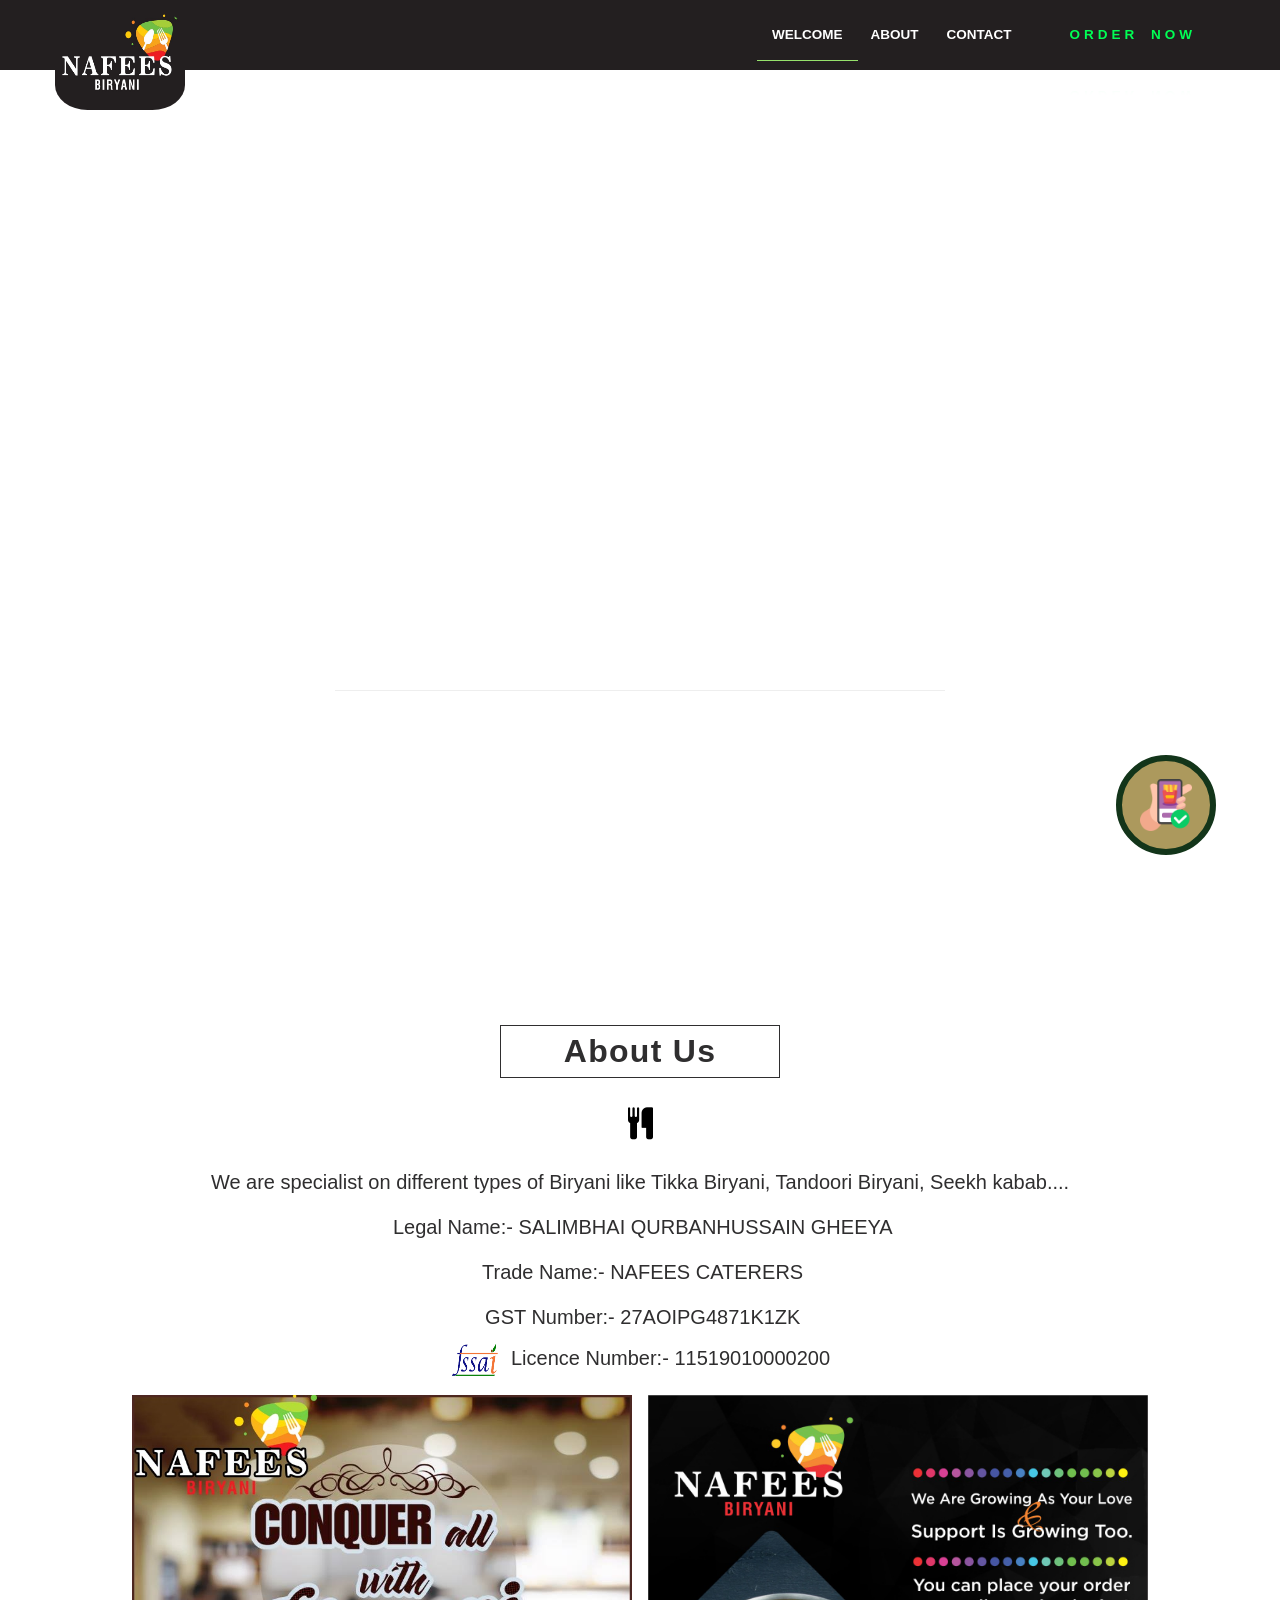
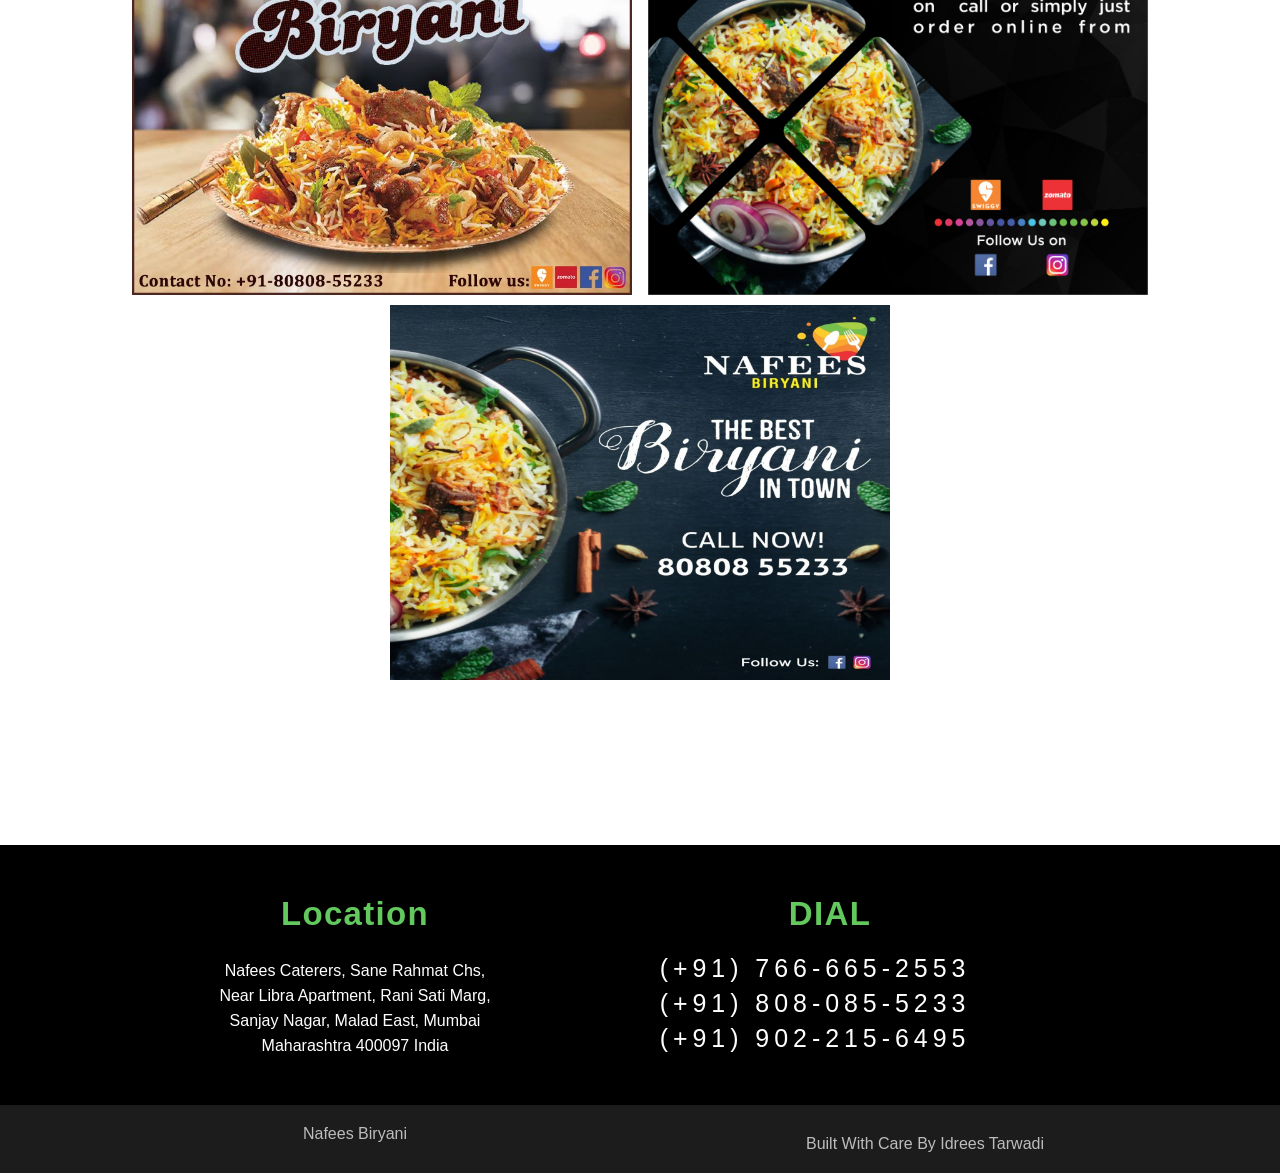
==== index.html @ dfd0b022 "WA message changed" ====
<!DOCTYPE html>
<html>
  <head>
    <meta charset="UTF-8" />
    <meta name="facebook-domain-verification" content="1gnv8q2bqv7roympq0c68gtozydlrm" />
    <title>Nafees BIryani</title>
    <link rel="stylesheet" href="css/normalize.css" />
    <link rel="stylesheet" href="css/main.css" media="screen" type="text/css" />
    <link
      href="https://fonts.googleapis.com/css?family=Pacifico"
      rel="stylesheet"
      type="text/css"
    />
    <link
      href="https://fonts.googleapis.com/css?family=Playball"
      rel="stylesheet"
      type="text/css"
    />
    <link rel="stylesheet" href="css/bootstrap.css" />
    <link rel="stylesheet" href="css/style-portfolio.css" />
    <link rel="stylesheet" href="css/picto-foundry-food.css" />
    <link rel="stylesheet" href="css/jquery-ui.css" />
    <meta name="viewport" content="width=device-width, initial-scale=1.0" />
    <link href="css/font-awesome.min.css" rel="stylesheet" />
    <link rel="icon" href="images/nafeesicon.ico" type="image/x-icon" />
  </head>

  <body>
    <nav class="navbar navbar-default navbar-fixed-top">
      <div class="container">
        <div class="row">
          <!-- Brand and toggle get grouped for better mobile display -->
          <div class="navbar-header">
            <img src="images/nafeeslogo.jpeg" class="logo" alt="logo" />

            <button
              type="button"
              class="navbar-toggle collapsed"
              data-toggle="collapse"
              data-target="#bs-example-navbar-collapse-1"
            >
              <span class="sr-only">Toggle navigation</span>
              <span class="icon-bar"></span>
              <span class="icon-bar"></span>
              <span class="icon-bar"></span>
            </button>

            <!-- <a class="navbar-brand" href="https://nafeesbiryani.dotpe.in/">Nafees Biryani</a> -->
          </div>

          <!-- Collect the nav links, forms, and other content for toggling -->
          <div
            class="collapse navbar-collapse"
            id="bs-example-navbar-collapse-1"
          >
            <ul class="nav navbar-nav main-nav clear navbar-right">
              <li>
                <a class="navactive color_animation" href="#top">WELCOME</a>
              </li>
              <li><a class="color_animation" href="#story">ABOUT</a></li>
              <li><a class="color_animation" href="#contact">CONTACT</a></li>
              <li>
                <a
                  class="neon-button"
                  target="_blank"
                  href="https://nafeesbiryani.dotpe.in/"
                >
                  <span></span>
                  <span></span>
                  <span></span>
                  <span></span>
                  ORDER NOW
                </a>
              </li>
            </ul>
          </div>
          <!-- /.navbar-collapse -->
        </div>
      </div>
      <!-- /.container-fluid -->
    </nav>

    <div id="top" class="starter_container bg">
      <div class="follow_container">
        <div class="col-md-6 col-md-offset-3">
          <h2 class="top-title">Nafees Biryani</h2>
          <h2 class="white second-title">" Best Biryani in town "</h2>
          <hr />
        </div>
      </div>
    </div>

    <a target="_blank" href="https://nafeesbiryani.dotpe.in/" class="float" id="foo">
      <!-- <i class="fa fa-plus my-float"></i> -->
      <img src="images/order-small.png" border-radius="50%" alt="order-now" />
    </a>

    <!-- ============ About Us ============= -->

    <section id="story" class="description_content">
      <div class="text-content container">
        <div class="col-md-12 mt-2">
          <h1>About us</h1>
          <div class="fa fa-cutlery fa-2x"></div>
          <p class="desc-text">
            We are specialist on different types of Biryani like Tikka Biryani,
            Tandoori Biryani, Seekh kabab....
          </p>
          <p class="desc-text mt-2">&nbsp;Legal Name:- SALIMBHAI QURBANHUSSAIN GHEEYA</p>
          <p class="desc-text mt-2">&nbsp;Trade Name:- NAFEES CATERERS</p>
          <p class="desc-text mt-2">&nbsp;GST Number:- 27AOIPG4871K1ZK</p>
          <p class="desc-text">
            <img
              src="images/fssai-logo.png"
              alt="fssai"
              width="50px"
              height="50px"
            />
            &nbsp;Licence Number:- 11519010000200
          </p>
        </div>
        <div class="col-md-12 mt-2">
          <div class="img-section">
            <img src="images/nafees1.jpeg" alt="marketing" />
            <img src="images/nafees2.jpeg" alt="marketing" />
          </div>
        </div>

        <div class="col-md-12 mt-2">
          <div class="img-section">
            <img src="images/nafees-banner.jpg" alt="marketing" />
          </div>
        </div>
      </div>
    </section>

    <!-- ============ Contact Section  ============= -->

    <section id="contact">
      <div class="container">
        <div class="row">
          <div class="col-md-12">
            <div class="inner contact"></div>
            <!-- End Inner -->
          </div>
        </div>
      </div>
    </section>

    <section class="social_connect">
      <div class="text-content container">
        <div class="col-md-6">
          <span class="social_heading">Location</span>
          <span class="color_animation add">
            <br />Nafees Caterers, Sane Rahmat Chs, <br />Near Libra Apartment,
            Rani Sati Marg, <br />Sanjay Nagar, Malad East, Mumbai
            <br />Maharashtra 400097 India</span
          >
        </div>
        <div class="col-md-4">
          <span class="social_heading">DIAL</span>
          <span class="social_info"
            ><a class="color_animation" href="tel:7666652553"
              >(+91) 766-665-2553</a
            >
            <a
              class="color_animation"
              href="tel:8080855233"
              >(+91) 808-085-5233</a
            >
              <a
                class="color_animation"
                href="tel:9022156495"
                >(+91) 902-215-6495</a
              ></span
          >
        </div>
      </div>
    </section>

    <!-- ============ Footer Section  ============= -->

    <footer class="sub_footer">
      <div class="container">
        <div class="col-md-6">
          <p class="sub-footer-text text-center">
            <a href="https://nafeesbiryani.dotpe.in/">Nafees Biryani</a>
          </p>
        </div>
        <div class="col-md-6 mt-2">
          <p class="sub-footer-text text-center">
            <a href="https://api.whatsapp.com/send?phone=+919768062647&text=Hello%2C%20please%20help%20me%20build%20our%2Fmy%20website.%20I%20have%20contacted%20throught%20Nafees%20Biryani%20Website." target="_blank"
              >Built With Care By Idrees Tarwadi</a
            >
            <!-- https://in.linkedin.com/in/idrees-tarwadi-58b6a973 -->
          </p>
        </div>
      </div>
    </footer>

    <script type="text/javascript" src="js/jquery-1.10.2.min.js"></script>
    <script type="text/javascript" src="js/bootstrap.min.js"></script>
    <script type="text/javascript" src="js/jquery-1.10.2.js"></script>
    <script type="text/javascript" src="js/jquery.mixitup.min.js"></script>
    <script type="text/javascript" src="js/main.js"></script>
  </body>
</html>
---- css/main.css ----
/*
Theme Name: Restaurant
Theme URI: http://themewagon.com/demo/Restaurant/
Author: ThemeWagon
Author URI: http://themewagon.com/
Description: 
Version: 1.0
License: GNU General Public License v3 or later
License URI: http://www.gnu.org/licenses/gpl-3.0.html
Text Domain: restaurant
*/
/*========================
GLOBAL
=========================*/
h1 {
  font-size: 37px;
  font-weight: 900;
  width: 414px;
  letter-spacing: 0.04em;
  border: 1px solid rgba(47, 46, 47, 0.59);
}
.navactive {
  border-bottom: 1px solid #96e16b;
}
p.desc-text {
  font-size: 20px;
  line-height: 35px;
  text-align: center;
}
.text-content.container {
  margin-top: 65px;
  margin-bottom: -51px;
}
.right-text p {
  text-align: left !important;
  border-bottom: 1px solid;
  padding: 10px 0;
}

*,
*:before,
*:after {
  -moz-box-sizing: border-box;
  box-sizing: border-box;
  -webkit-font-smoothing: antialiased;
}
.img-section-space {
  margin-top: 5px;
}
.fa-2x {
  padding-top: 5px;
}
.btncontainer {
  position: fixed;
  bottom: 50px;
  right: 50px;
  cursor: pointer;
  border-radius: 50%;
}
.floating_button {
  width: 50px;
  height: 50px;
  border-radius: 50%;
  background: #ff4f79;
  box-shadow: 10px 10px 5px #aaaaaa;
  padding: 20px;
  cursor: pointer;

  z-index: 9999;
  position: fixed;

  /*right: 40px;
    bottom: 40px;*/
}

@font-face {
  font-family: "icomoon";
  src: url("../fonts/icomoonacfe.eot?-yinaf8");
  src: url("../fonts/icomoond41d.eot?#iefix-yinaf8") format("embedded-opentype"),
    url("../fonts/icomoonacfe.woff?-yinaf8") format("woff"),
    url("../fonts/icomoonacfe.ttf?-yinaf8") format("truetype"),
    url("../fonts/icomoonacfe.svg?-yinaf8#icomoon") format("svg");
  font-weight: normal;
  font-style: normal;
}

[class^="icon-"],
[class*=" icon-"] {
  font-family: "icomoon";
  speak: none;
  font-style: normal;
  font-weight: normal;
  font-variant: normal;
  text-transform: none;
  line-height: 1;

  /* Better Font Rendering =========== */
  -webkit-font-smoothing: antialiased;
  -moz-osx-font-smoothing: grayscale;
}

.icon-mail:before {
  content: "\e600";
}

.icon-github:before {
  content: "\e601";
}

.icon-twitter:before {
  content: "\e602";
}

.icon-linkedin:before {
  content: "\e603";
}

.carousel-slide {
  float: right !important;
  margin-right: -15px;
}

li.item {
  position: relative;
  width: 100%; /* for IE 6 */

  background: rgba(211, 15, 34, 1);
}

.icon_knife {
  width: 40px;
  height: 20px;
  margin: 30px auto;
  opacity: 0.8;
  background: url([data-uri])
    no-repeat center;
  -webkit-transition-duration: 0.5s;
  -moz-transition-duration: 0.5s;
  -o-transition-duration: 0.5s;
  transition-duration: 0.5s;

  -webkit-transition-property: -webkit-transform;
  -moz-transition-property: -moz-transform;
  -o-transition-property: -o-transform;
  transition-property: transformm;
}

.icon_knife:hover {
  -webkit-transform: rotate(180deg);
  -moz-transform: rotate(180deg);
  -o-transform: rotate(180deg);
}

body,
html {
  margin: 0;
  padding: 0;
  height: 100%;
}

.clear::after {
  content: "";
  display: table;
  clear: both;
}

h1,
h2,
p,
span,
a {
  font-family: "museo-sans", helvetica, sans-serif;
  color: #2f2e2f;
  margin: 0;
  padding: 0;
}

.limit {
  max-width: 1200px;
  width: 100%;
  margin: 0 auto;
}
.color_animation {
  text-decoration: initial;
  /* word-spacing: 5px; */
  margin-right: -30px;
  margin-left: -30px !important;
  color: white !important;
  -webkit-transition: color 0.3s ease-out;
  -moz-transition: color 0.3s ease-in-out;
  -o-transition: color 0.3s ease-in-out;
  -ms-transition: color 0.3s ease-in-out;
  transition: color 0.3s ease-in-out;
  line-height: 25px;
}
.color_animation:hover {
  color: #9be86f !important;
}
/*========================
    NAV
=========================*/
div#bs-example-navbar-collapse-1 {
  height: 368px;
  overflow: hidden;
  text-align: center;
  text-decoration: none !important;
}
.navbar-brand {
  font-family: "Pacifico", cursive;
  font-size: 34px !important;
  text-decoration: none;
  color: white !important;
}

nav {
  background: #231f20 !important;
  font-size: 18px;
  color: white !important;
}

li {
  color: white !important;
  /*padding-left: 10px;*/
  word-spacing: 5px !important;
}
/*========================
INTRO CONTAINER
=========================*/
.starter_container {
  /*margin-top: 50px;*/
  padding: 0;
  min-width: 100%;
  width: 100%;
  height: 100%;
  background: url("../images/banner.png") no-repeat center center; /* http://restabook.kwst.net/dark/images/bg/2.jpg */
  object-fit: fill;
  background-size: cover;
  text-align: center;
  background-position: center;
}
.follow_container {
  width: 100%;
  position: absolute;
  top: 35%;
  text-align: center;
}
.starter_follow {
  display: inline-block;
  width: 80%;
  z-index: 1;
  margin: 0 auto;
  padding: 0;
}
.top-title {
  color: white;
  font-family: "Playball", cursive;
  font-size: 120px;
  font-weight: 400;
  margin-bottom: 15px;
}
.second-title {
  font-weight: 600;
  font-size: 35px;
  font-style: italic;
  text-transform: capitalize;
}

.white {
  color: white;
}

/* ========================
    IMAGE INTRO BANNER CONTENT
   =========================*/

.background_content {
  position: relative;
  top: 0px;
  width: 100%;
  height: 350px;
  background-color: white;
  margin: 0 auto 0 auto;
  z-index: 98;
  text-align: center;
}

.background_content h1 {
  font-size: 3em;
  width: 60%;
  position: relative;
  top: 24%;
  color: white;
  padding: 0;
  border: 0;
  display: inline-block;
}

.background_content h1 span {
  color: white;
  border-bottom: 8px solid #fff;
}

.beer.background_content {
  background: url("../images/beer.jpg") no-repeat center center;
  background-size: cover;
  background-position: 70% 50%;
}

.bread.background_content {
  background: url("../images/bread.jpg") no-repeat center center;
  background-size: cover;
  background-position: 70% 50%;
}
.featured.background_content {
  background: url("../images/featured.jpg") no-repeat center center;
  background-size: cover;
  background-position: center;
  background-attachment: fixed;
}
.pricing.background_content {
  background: url("../images/pricing.jpg") no-repeat center center;
  background-size: cover;
  background-position: center;
  background-attachment: fixed;
}
.reservation.background_content {
  background: url("../images/reservation-seat.jpg") no-repeat center center;
  background-size: cover;
  background-position: center;
  background-attachment: fixed;
}
.bread.background_content {
  background: url("../images/breakfast.jpg") no-repeat center center;
  background-size: cover;
  background-position: center;
  background-attachment: fixed;
}
/*========================
DESCRIPTION BODY CONTENT
=========================*/
.description_content {
  padding: 50px 0;
  width: 100%;
  background: #fff;
  margin: 0 auto 0 auto;
  z-index: 99;
  position: relative;
  background: white;
  text-align: center;
}
.description_body {
  margin: 45px auto;
  max-width: 300px;
}
h1 {
  font-size: 28px;
  font-weight: 900;
  width: 225px;
  letter-spacing: 0.04em;
  border: 8px solid #2f2e2f;
  display: inline-block;
  padding: 7px 16px;
  margin: 0;
}
/*========================
IMAGE DESCRIPTION BODY CONTENT
=========================*/
.picture_content {
  display: none;
}
/*========================
FIRST FOOTER CONTENT
=========================*/
.first_footer {
  background-color: #1e1e1e;
  text-align: center;
}
.social_heading,
.social_info {
  display: block;
}
.social_heading {
  font-size: 28px;
  font-weight: 900;
  letter-spacing: 0.04em;
  color: #63c85d;
  text-align: center;
  margin: 40px 0 0 0;
}
.social_info,
.social_icons {
  margin: 18px 0 50px 0;
}

.social_info a {
  text-decoration: none;
  font-size: 16px;
  font-weight: 500;
  letter-spacing: 0.2em;
  line-height: 1.4em;
  color: #fff;
  display: inline-block;
  margin: 0 auto;
  width: 210px;
}

.social_info a:hover {
  color: #6c8f34;
}

.social_icons {
  padding: 0;
}

.social_icons li {
  list-style: none;
  display: inline-block;
  padding: none;
}

.social_icons li:nth-child(1),
.social_icons li:nth-child(2),
.social_icons li:nth-child(3) {
  margin: 0 50px 0 0;
}
.social_icons li a {
  color: #fff;
  text-decoration: none;
  font-size: 25px;
}

.social_icons li a:hover {
  color: #6c8f34;
}

.direction a {
  color: white !important;
}

/*========================
SECOND FOOTER CONTENT
=========================*/

footer.sub_footer {
  background-color: #1c1c1c;
  padding: 20px;
}

p.sub-footer-text {
  color: #6b6b6b;
}

p.sub-footer-text a {
  color: #bdbdbd;
  text-decoration: none;
}

/*Contact */

.contact-text {
  margin: 45px auto;
}
/* Contact Form */
#contact .contact-form {
  margin: 0 auto;
  padding: 25px 25px 0px 25px;
  -moz-box-shadow: 0px 1px 4px rgba(0, 0, 0, 0.2);
  /* -webkit-box-shadow: 0px 1px 4px rgba(0,0,0, 0.2); */
}

.mail-message-area {
  width: 100%;
  padding: 0 15px;
}

.mail-message {
  width: 100%;
  background: rgba(255, 255, 255, 0.8) !important;
  -webkit-transition: all 0.7s;
  -moz-transition: all 0.7s;
  transition: all 0.7s;
  margin: 0 auto;
  border-radius: 0;
}

.not-visible-message {
  height: 0px;
  opacity: 0;
}

.visible-message {
  height: auto;
  opacity: 1;
  margin: 25px auto 0;
}

.inner.contact {
  padding: 50px 0;
}

/* Input Styles */

.form {
  width: 100%;
  padding: 16.94px;
  /* background:#E2E2E2; */
  border: 1px solid rgba(13, 12, 12, 0.23);
  margin-bottom: 25px;
  color: #727272 !important;
  font-size: 13px;
  -webkit-transition: all 0.4s;
  -moz-transition: all 0.4s;
  transition: all 0.4s;
}

.form:hover {
  border: 1px solid #8bc3a3;
}

.form:focus {
  color: white;
  outline: none;
  border: 1px solid #8bc3a3;
}

.textarea {
  height: 200px;
  max-height: 200px;
  max-width: 100%;
}
/* Generic Button Styles */
.button {
  padding: 8px 12px;
  background: #0a5175;
  display: block;
  width: 120px;
  margin: 10px 0 0px 0;
  border-radius: 3px;
  -webkit-transition: all 0.3s;
  -moz-transition: all 0.3s;
  transition: all 0.3s;
  text-align: center;
  font-size: 0.8em;
  box-shadow: 0px 1px 4px rgba(0, 0, 0, 0.1);
  -moz-box-shadow: 0px 1px 4px rgba(0, 0, 0, 0.1);
  -webkit-box-shadow: 0px 1px 4px rgba(0, 0, 0, 0.1);
}

.button:hover {
  background: #8bc3a3;
  color: white;
}

/* Send Button Styles */

.form-btn {
  width: 180px;
  display: block;
  float: left;
  height: auto;
  padding: 15px;
  color: #fff;
  background: rgba(80, 160, 108, 1);
  border: none;
  border-radius: 3px;
  outline: none;
  -webkit-transition: all 0.3s;
  -moz-transition: all 0.3s;
  transition: all 0.3s;
  margin: 0 auto !important;
  box-shadow: 0px 1px 4px rgba(0, 0, 0, 0.1);
  -moz-box-shadow: 0px 1px 4px rgba(0, 0, 0, 0.1);
  -webkit-box-shadow: 0px 1px 4px rgba(0, 0, 0, 0.1);
  text-align: center;
}
.form-btn:hover {
  background: rgba(85, 184, 120, 1);
  color: white;
  border: none;
}

.form-btn:active {
  opacity: 0.9;
}

div.fa {
  display: block;
  padding: 30px 0px 25px 0px;
}

div .fa-2x {
  padding: 30px 0px 25px 0px;
}

h1 {
  text-transform: capitalize;
}
.navbar-default {
  border: 0 !important;
}

/*========================
MEDIA QUERIES MOBILE
=========================*/

@media (max-width: 768px) {
  .text-content .img-section {
    flex-direction: column;
  }
}

/*========================
MEDIA QUERIES MOBILE
=========================*/

@media (max-width: 660px) {
  .text-content .img-section {
    flex-direction: column;
  }

  .top-title {
    font-size: 67px;
  }

  .second-title {
    font-size: 21px;
  }

  .background_content h1 {
    width: 80%;
    font-size: 2.5em;
  }

  .form-btn {
    margin: 0px auto;
    /* display: block; */
  }
  .navbar-header .logo {
    width: 80px;
    height: 50px;
    border-radius: 25%;
  }
}
/*========================
MEDIA QUERIES TABLET
=========================*/

@media (min-width: 400px) {
  .starter_container {
    height: 100%;
  }
  .background_content h1 {
    top: 33%;
  }
  .navbar-header .logo {
    width: 80px;
    height: 50px;
    border-radius: 25%;
  }
}

/*========================
MEDIA QUERIES TABLET
=========================*/

@media (min-width: 660px) {
  .starter_container {
    height: 100%;
  }

  /*========================
    NAV
    =========================*/
  .navbar-default {
    height: 70px;
    padding-top: 10px;
  }

  nav li {
    padding-right: -15px;
  }
  .navbar-brand {
    font-family: "Pacifico", cursive;
    font-size: 34px !important;
    text-decoration: none;
    color: white !important;
  }
  nav {
    position: fixed;
    display: block;
    position: fixed;
    width: 100%;
    height: 55px;
    z-index: 100;
    margin: 0;
    padding: 0;
    background-color: #1e1e1e;
    text-align: center;
  }
  .navbar-header .logo {
    width: 130px;
    height: 100px;
    border-radius: 25%;
  }
  .main-nav {
    padding: 0;
    margin: 18px auto 0 auto;
  }
  .main-nav li {
    display: inline-block;
    list-style: none;
    margin: 0 29px 0 29px;
  }
  .logo a,
  .main-nav a {
    font-size: 0.75em;
    font-weight: 700;
    /* letter-spacing: 0.250em; */
    text-decoration: none;
    color: #fff;
    display: block;
    text-align: center;
    padding: 2px 0;
    transition: color 0.3s ease-in-out;
  }
  .main-nav a:hover {
    color: #6c8f34;
  }
  .direction a {
    border: 5px solid rgba(0, 0, 0, 0);
    display: inline-block;
    width: 45px;
    height: 45px;
    background-size: 30px;
  }
  .direction a:hover {
    border: 5px solid #6d903c;
  }

  /*========================
    DESCRIPTION BODY CONTENT
    =========================*/

  .description_body {
    margin: 45px auto;
    max-width: 500px;
  }
  h1 {
    font-size: 32px;
    font-weight: 900;
    width: 280px;
    letter-spacing: 0.04em;
    border: 1px solid #2f2e2f;
  }
  .picture_content {
    display: inline-block;
    padding: 0 20px;
  }

  /*========================
    IMAGE INTRO BANNER CONTENT
    =========================*/

  .background_content {
    position: relative;
    top: 0px;
    width: 100%;
    height: 570px;
    background-color: white;
    margin: 0 auto 0 auto;
    z-index: 98;
    text-align: center;
  }

  .background_content h1 {
    font-size: 4.5em;
    position: relative;
    top: 41%;
    width: 100%;
    color: white;
    padding: 0;
    border: 0;
    display: inline-block;
  }

  .background_content h1 span {
    color: white;
    padding: 0;
    border-bottom: 10px solid #fff;
  }
} /*END OF MEDIA QUERY*/
/*========================
    Social Connect
    =========================*/

section.social_connect {
  background-color: black;
  text-align: center;
  margin-bottom: 50px;
}

.social_heading {
  font-size: 33px;
  margin: 50px 0 0 0;
}

.social_info a {
  font-size: 24.93px;
}

.social_icons li a {
  font-size: 30px;
}

.social_info a {
  display: inline-block;
  margin: 0 auto;
  width: 325px;
}

/*========================
MEDIA QUERIE DESKTOP
=========================*/

@media (min-width: 1100px) {
  .starter_container {
    background-attachment: fixed;
  }

  .text-content .img-section {
    flex-direction: row;
  }

  /*========================
    BACKGROUND CONTENT
    =========================*/

  .background_content h1 {
    font-size: 5em;
    position: relative;
    top: 41%;
    width: 100%;
    color: white;
    padding: 0;
    border: 0;
    display: inline-block;
    margin-top: 20px;
  }

  .background_content h1 span {
    color: white;
    padding: 0;
    border-bottom: 12px solid #fff;
  }

  /*========================
    DESCRIPTION BODY CONTENT
    =========================*/

  .margin-right {
    margin-right: 5%;
  }

  .margin-left {
    margin-left: 5%;
  }

  .background_content:nth-of-type(2),
  .background_content:nth-of-type(4) {
    background-attachment: fixed;
  }

  .description_body {
    max-width: 450px;
    display: inline-block;
    vertical-align: middle;
    margin: 0;
    margin-top: 10px;
  }

  .picture_content {
    display: inline-block;
    padding: 0;
    vertical-align: middle;
  }

  /*========================
    FIRST FOOTER CONTENT
    =========================*/

  .social_heading {
    font-size: 33px;
    margin: 50px 0 0 0;
  }

  .come_in .social_info a {
    font-size: 24.93px;
    display: inline-block;
    margin: 0 auto;
    width: 565px;
  }

  .come_in .social_info {
    margin-bottom: 25px;
  }

  .or_call .social_info a {
    font-size: 24.93px;
    display: inline-block;
    margin: 0 auto;
    width: auto;
  }

  .social_icons li a {
    font-size: 30px;
  }
}

.my-float {
  margin-top: 22px;
}

.logo {
  width: 150px;
  height: 150px;
  border-radius: 25%;
}

.neon-button {
  position: absolute;
  display: inline-block;
  padding: 25px 30px;
  margin: 0px 0;
  color: #00ff54 !important;
  font-size: 18px;
  text-decoration: none;
  text-transform: uppercase;
  overflow: hidden;
  transition: 0.5s;
  letter-spacing: 4px;
  -webkit-box-reflect: below 10px
    linear-gradient(
      transparent,
      transparent,
      rgba(0, 0, 0, 0.13333333333333333)
    );
}
.neon-button:link,
.neon-button:active {
  color: #00ff54;
}
.navbar .neon-button:hover {
  background-color: #00ff54 !important;
  color: #050801 !important;
  box-shadow: 0 0 5px #00ff54, 0 0 25px #00ff54, 0 0 50px #00ff54,
    0 0 200px #00ff54;
}
.neon-button span {
  position: absolute;
  display: block;
}

.neon-button span:nth-child(1) {
  top: 0;
  left: -100%;
  width: 100%;
  height: 2px;
  background: linear-gradient(90deg, transparent, #00ff54);
  animation: animate1 1s linear infinite;
}
@keyframes animate1 {
  0% {
    left: -100%;
  }
  50%,
  100% {
    left: 100%;
  }
}

.neon-button span:nth-child(2) {
  top: -100%;
  right: 0;
  height: 100%;
  width: 2px;
  background: linear-gradient(180deg, transparent, #00ff54);
  animation: animate2 1s linear infinite;
  animation-delay: 0.25s;
}
@keyframes animate2 {
  0% {
    top: -100%;
  }
  50%,
  100% {
    top: 100%;
  }
}

.neon-button span:nth-child(3) {
  bottom: 0;
  right: -100%;
  width: 100%;
  height: 2px;
  background: linear-gradient(90deg, transparent, #00ff54);
  animation: animate3 1s linear infinite;
  animation-delay: 0.5s;
}
@keyframes animate3 {
  0% {
    right: -100%;
  }
  50%,
  100% {
    right: 100%;
  }
}

.neon-button span:nth-child(4) {
  left: 0;
  bottom: -100%;
  width: 2px;
  height: 100%;
  background: linear-gradient(90deg, transparent, #00ff54);
  animation: animate4 1s linear infinite;
  animation-delay: 0.75s;
}
@keyframes animate4 {
  0% {
    bottom: -100%;
  }
  50%,
  100% {
    bottom: 100%;
  }
}

.mt-2 {
  margin-top: 10px;
}

.img-section {
  display: flex;
  justify-content: center;
  align-items: center;
  gap: 1rem;
  flex-direction: row;
}

.img-section img {
  width: 100%;
  max-width: 500px;
}

.float {
  position: fixed;
  bottom: 5%;
  right: 5%;
  text-align: center;
  border: solid 6px #13351a;
  z-index: 9999;
}

#foo {
  width: 100px;
  height: 100px;
  background: #ac995d;
  animation: corner 3s;
  border-radius: 50%;
  animation-iteration-count: infinite;
  animation-timing-function: linear;
  margin: auto;
  display: flex;
  justify-content: center;
  align-items: center;
}

#foo img {
  width: 60%;
}

.add{
    margin-right: 0px !important;
}

@keyframes corner {
  0% {
    border-top-left-radius: 1% 50%;
  }
  12.5% {
    border-top-left-radius: 50%;
    border-top-right-radius: 50%;
  }
  25% {
    border-top-right-radius: 1% 50%;
  }
  25.001% {
    border-top-right-radius: 50% 1%;
  }
  37.5% {
    border-top-right-radius: 50%;
    border-bottom-right-radius: 50%;
  }
  50% {
    border-bottom-right-radius: 50% 1%;
  }
  50.001% {
    border-bottom-right-radius: 1% 50%;
  }
  62.5% {
    border-bottom-right-radius: 50%;
    border-bottom-left-radius: 50%;
  }
  75% {
    border-bottom-left-radius: 1% 50%;
  }
  75.001% {
    border-bottom-left-radius: 50% 1%;
  }
  87.5% {
    border-bottom-left-radius: 50%;
    border-top-left-radius: 50%;
  }
  100% {
    border-top-left-radius: 50% 1%;
  }
}
---- css/style-portfolio.css ----
/** page structure **/
#w {
  display: block;
  max-width: 1100px;
  min-width: 280px;
  /*padding-top: 20px;*/
  margin: 0 auto;
}


/** filters list **/
#filter-list {
	display: block;
	width: 100%;
	text-align: center;
	margin-bottom: 25px;
}

#filter-list li {
	font-weight: bold;
	color:black !important;
  display: inline-block;
  width: auto;
  padding: 6px 10px;
	margin-right: 15px;
	font-size: 1.2em;
	cursor: pointer;
	/*-webkit-border-radius: 3px;
	-moz-border-radius: 3px;*/
	/*border-radius: 3px;*/
	border-bottom: 1px solid rgba(255, 255, 255, 0);
}
#filter-list li:hover {
	color: rgb(129, 24, 24) !important;
}
#filter-list li.active {
	font-weight: bold;
	/*background: #D4CECC;*/
	border-color: #000;
}


/** portfolio list **/
#portfolio {
	display: block;
  width: 100%;
  padding: 0 12px;
  margin-bottom: 0;
	text-align: center;
}

#portfolio .item {
	display: none;
	opacity: 0;
	width: 30%;
	vertical-align: top;
	margin-bottom: 25px;
	margin-right: 20px;
	color: #fff;
	font-size: 30px;
	text-align: center;
	width: 207px;
	-moz-box-sizing: border-box;
}

#portfolio .item h2 {
    font-size: 32px;
    padding: 10px;
}
#portfolio .item1 {
	display: none;
	opacity: 0;
	vertical-align: top;
	margin-bottom: 25px;
	margin-right: 20px;
	color: #fff;
	font-size: 30px;
	text-align: center;
	-moz-box-sizing: border-box;
}

#portfolio .item a {
  display: inline-block;
  max-width: 100%;
  text-decoration: none;
  background: #fff;

}
#portfolio .item img {
  max-width: 100%;
}

@media (min-width: 991px) {
	#portfolio .item:nth-child(5),
	#portfolio .item:nth-child(6),
	#portfolio .item:nth-child(7),
	#portfolio .item:nth-child(8) {
		margin-bottom: 0;
	}
}
---- css/picto-foundry-food.css ----
@font-face {
  font-family: "picto-foundry-food";
  src: url("../fonts/picto-foundry-food.eot");
  src: url("../fonts/picto-foundry-food.eot?#iefix") format("embedded-opentype"),
       url("../fonts/picto-foundry-food.woff") format("woff"),
       url("../fonts/picto-foundry-food.ttf") format("truetype"),
       url("../fonts/picto-foundry-food.svg#picto-foundry-food") format("svg");
  font-weight: normal;
  font-style: normal;
}

[data-icon]:before {
  font-family: "picto-foundry-food";
  content: attr(data-icon);
  speak: none;
  font-weight: normal;
  font-variant: normal;
  text-transform: none;
  line-height: 1;
  -webkit-font-smoothing: antialiased;
  -moz-osx-font-smoothing: grayscale;
}

.icon-apple:before,
.icon-bacon:before,
.icon-beer:before,
.icon-bread:before,
.icon-cake:before,
.icon-candy-sucker:before,
.icon-candy:before,
.icon-cheese:before,
.icon-chef-hat:before,
.icon-cherries:before,
.icon-chicken-leg:before,
.icon-chop-sticks:before,
.icon-coffee-mug-fill:before,
.icon-coffee-mug-heart:before,
.icon-coffee-mug:before,
.icon-cooked-eggs:before,
.icon-cookie:before,
.icon-cooking-pan:before,
.icon-covered-platter:before,
.icon-cracked-egg:before,
.icon-cup-of-tea:before,
.icon-cupcake:before,
.icon-drink:before,
.icon-fork-knife:before,
.icon-fountain-drink:before,
.icon-grapes:before,
.icon-grill:before,
.icon-hamburger:before,
.icon-hard-liquor:before,
.icon-hotdog:before,
.icon-icecream-cone:before,
.icon-kabobs:before,
.icon-latte:before,
.icon-lollypop:before,
.icon-martini:before,
.icon-orange:before,
.icon-oven:before,
.icon-pie:before,
.icon-pizza:before,
.icon-soda-can:before,
.icon-soup:before,
.icon-steak:before,
.icon-strawberry:before,
.icon-sushi:before,
.icon-tomato:before,
.icon-turkey-dinner:before,
.icon-watermelon:before,
.icon-wheat:before,
.icon-wine-bottle:before,
.icon-wine-glass-1:before,
.icon-wine-glass-2:before {
  font-family: "picto-foundry-food";
  font-style: normal;
  font-weight: normal;
  font-variant: normal;
  text-transform: none;
  line-height: 1;
  -webkit-font-smoothing: antialiased;
  display: inline-block;
  text-decoration: inherit;
}

.icon-apple:before { content: "\f100"; }
.icon-bacon:before { content: "\f101"; }
.icon-beer:before { content: "\f102"; }
.icon-bread:before { content: "\f103"; }
.icon-cake:before { content: "\f104"; }
.icon-candy-sucker:before { content: "\f105"; }
.icon-candy:before { content: "\f106"; }
.icon-cheese:before { content: "\f107"; }
.icon-chef-hat:before { content: "\f108"; }
.icon-cherries:before { content: "\f109"; }
.icon-chicken-leg:before { content: "\f10a"; }
.icon-chop-sticks:before { content: "\f10b"; }
.icon-coffee-mug-fill:before { content: "\f10c"; }
.icon-coffee-mug-heart:before { content: "\f10d"; }
.icon-coffee-mug:before { content: "\f10e"; }
.icon-cooked-eggs:before { content: "\f10f"; }
.icon-cookie:before { content: "\f110"; }
.icon-cooking-pan:before { content: "\f111"; }
.icon-covered-platter:before { content: "\f112"; }
.icon-cracked-egg:before { content: "\f113"; }
.icon-cup-of-tea:before { content: "\f114"; }
.icon-cupcake:before { content: "\f115"; }
.icon-drink:before { content: "\f116"; }
.icon-fork-knife:before { content: "\f117"; }
.icon-fountain-drink:before { content: "\f118"; }
.icon-grapes:before { content: "\f119"; }
.icon-grill:before { content: "\f11a"; }
.icon-hamburger:before { content: "\f11b"; }
.icon-hard-liquor:before { content: "\f11c"; }
.icon-hotdog:before { content: "\f11d"; }
.icon-icecream-cone:before { content: "\f11e"; }
.icon-kabobs:before { content: "\f11f"; }
.icon-latte:before { content: "\f120"; }
.icon-lollypop:before { content: "\f121"; }
.icon-martini:before { content: "\f122"; }
.icon-orange:before { content: "\f123"; }
.icon-oven:before { content: "\f124"; }
.icon-pie:before { content: "\f125"; }
.icon-pizza:before { content: "\f126"; }
.icon-soda-can:before { content: "\f127"; }
.icon-soup:before { content: "\f128"; }
.icon-steak:before { content: "\f129"; }
.icon-strawberry:before { content: "\f12a"; }
.icon-sushi:before { content: "\f12b"; }
.icon-tomato:before { content: "\f12c"; }
.icon-turkey-dinner:before { content: "\f12d"; }
.icon-watermelon:before { content: "\f12e"; }
.icon-wheat:before { content: "\f12f"; }
.icon-wine-bottle:before { content: "\f130"; }
.icon-wine-glass-1:before { content: "\f131"; }
.icon-wine-glass-2:before { content: "\f132"; }
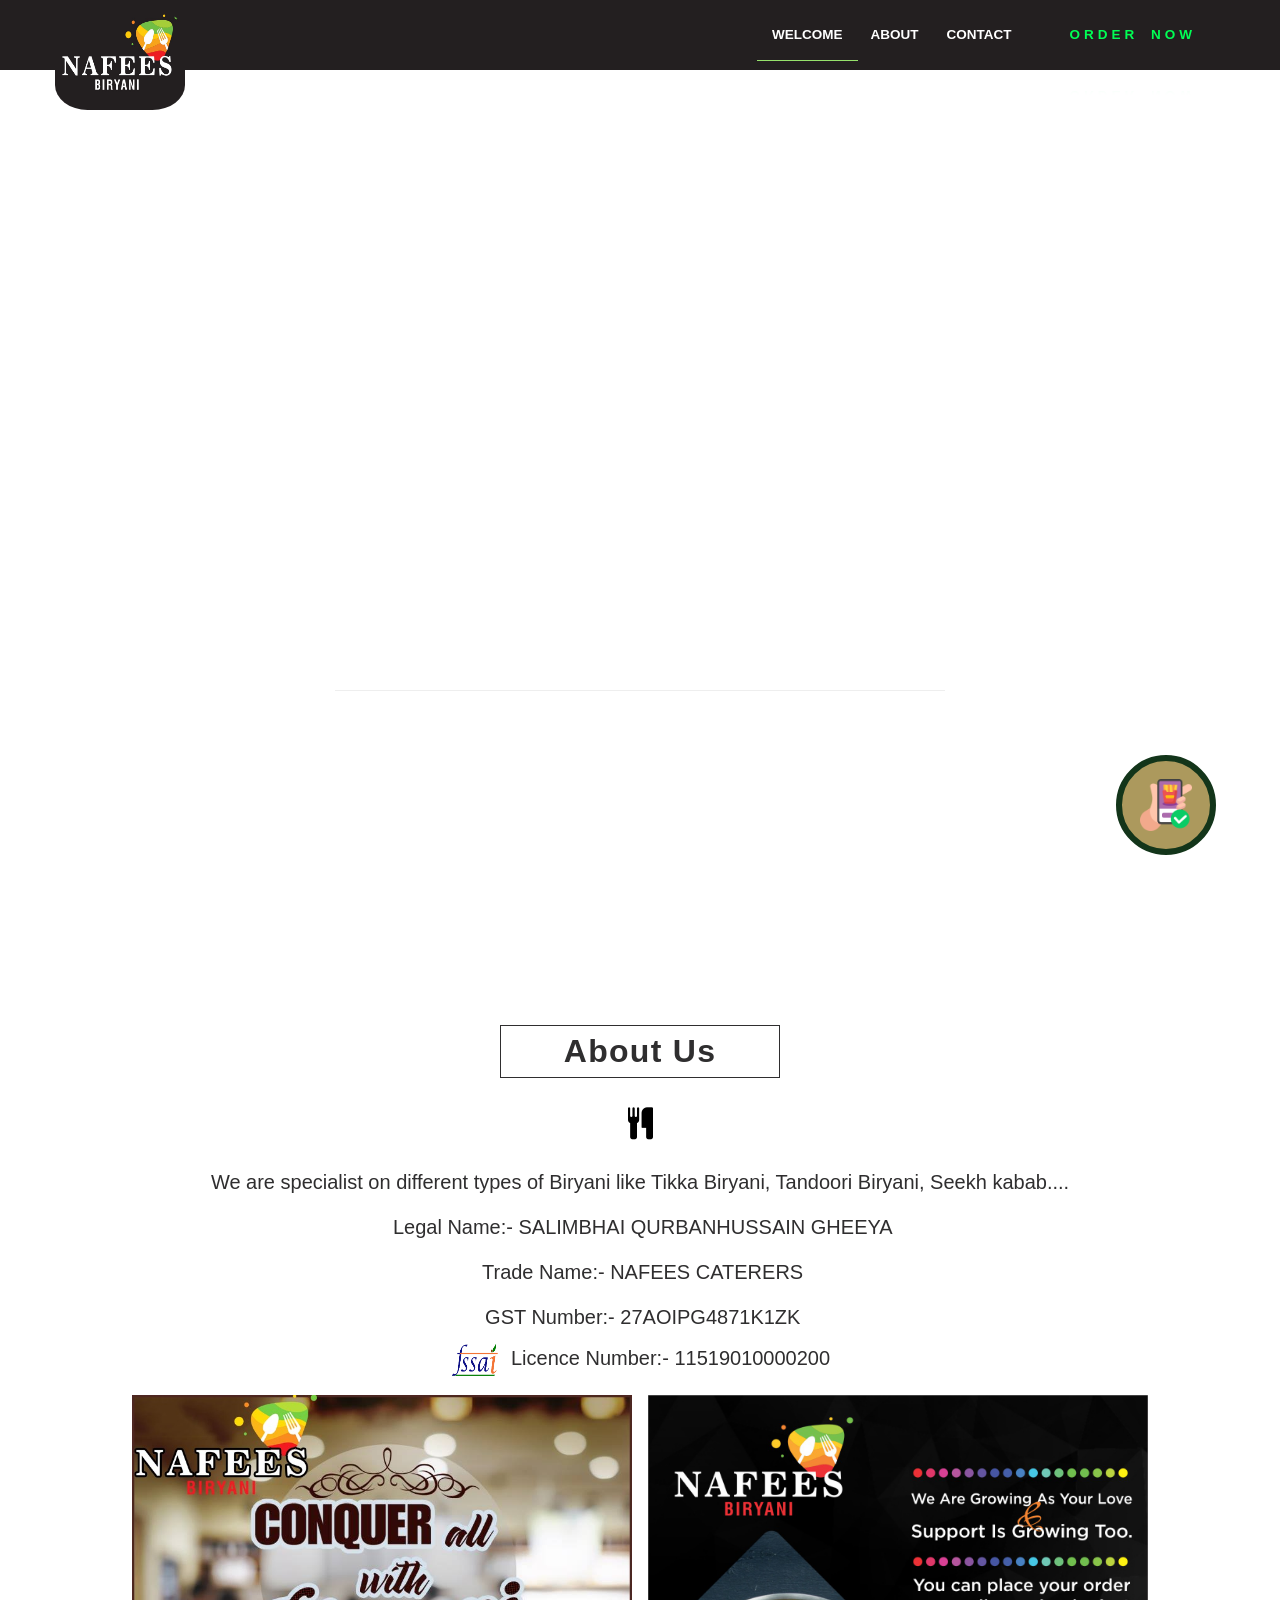
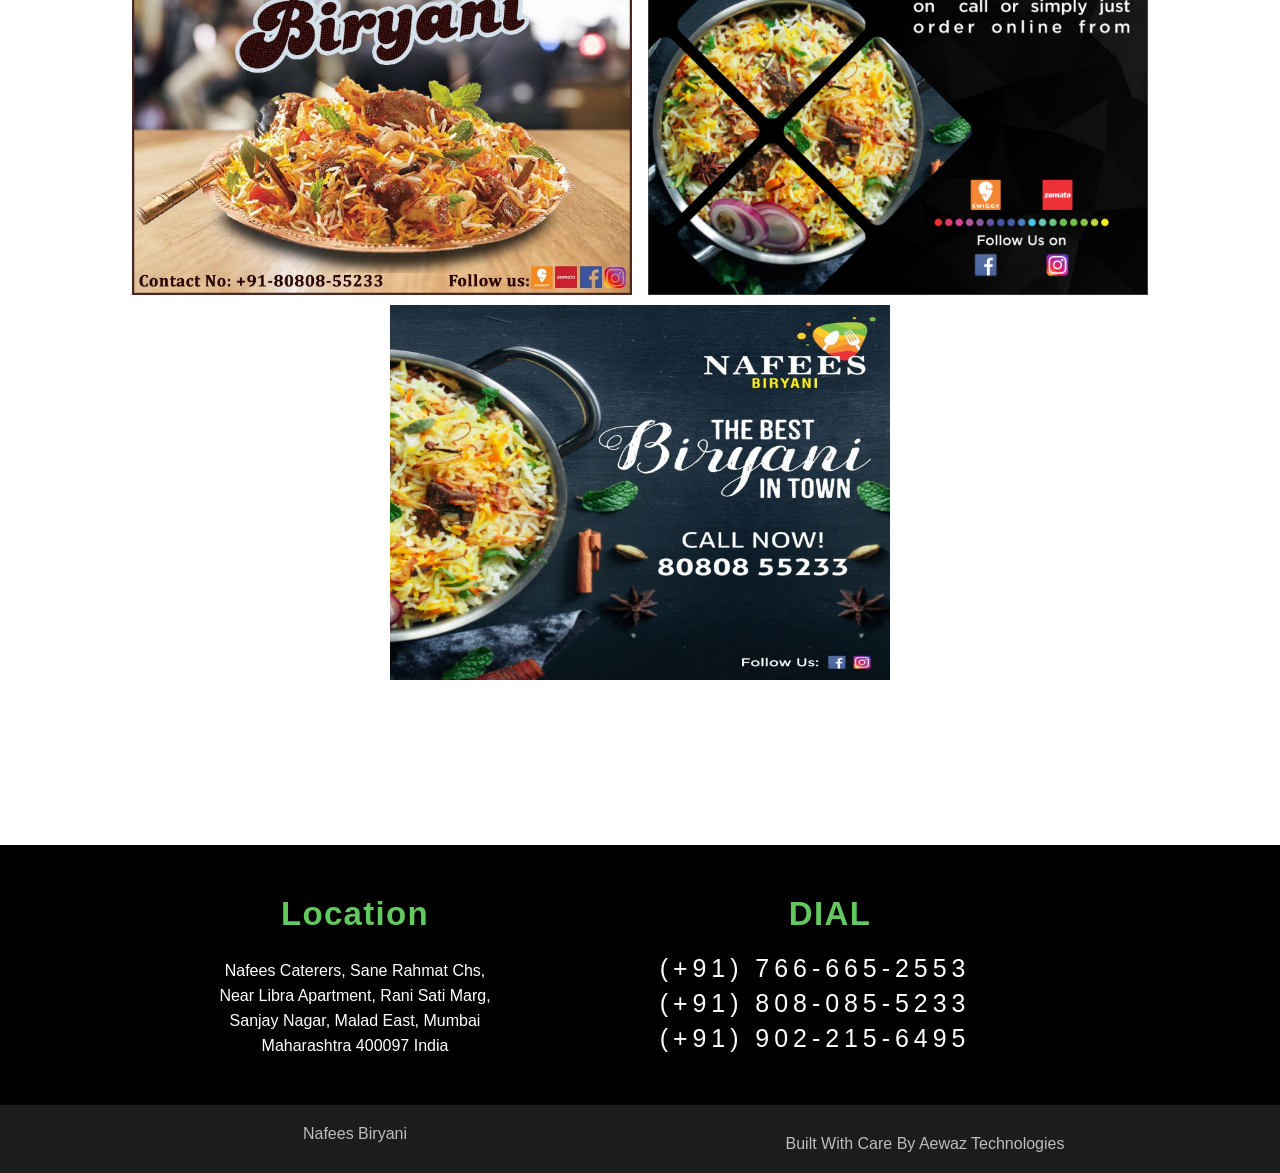
==== commit d9ae6bec: "Aewaz linked" ====
--- a/index.html
+++ b/index.html
@@ -1,207 +1,174 @@
 <!DOCTYPE html>
 <html>
-  <head>
-    <meta charset="UTF-8" />
-    <meta name="facebook-domain-verification" content="1gnv8q2bqv7roympq0c68gtozydlrm" />
-    <title>Nafees BIryani</title>
-    <link rel="stylesheet" href="css/normalize.css" />
-    <link rel="stylesheet" href="css/main.css" media="screen" type="text/css" />
-    <link
-      href="https://fonts.googleapis.com/css?family=Pacifico"
-      rel="stylesheet"
-      type="text/css"
-    />
-    <link
-      href="https://fonts.googleapis.com/css?family=Playball"
-      rel="stylesheet"
-      type="text/css"
-    />
-    <link rel="stylesheet" href="css/bootstrap.css" />
-    <link rel="stylesheet" href="css/style-portfolio.css" />
-    <link rel="stylesheet" href="css/picto-foundry-food.css" />
-    <link rel="stylesheet" href="css/jquery-ui.css" />
-    <meta name="viewport" content="width=device-width, initial-scale=1.0" />
-    <link href="css/font-awesome.min.css" rel="stylesheet" />
-    <link rel="icon" href="images/nafeesicon.ico" type="image/x-icon" />
-  </head>
 
-  <body>
-    <nav class="navbar navbar-default navbar-fixed-top">
-      <div class="container">
-        <div class="row">
-          <!-- Brand and toggle get grouped for better mobile display -->
-          <div class="navbar-header">
-            <img src="images/nafeeslogo.jpeg" class="logo" alt="logo" />
+<head>
+  <meta charset="UTF-8" />
+  <meta name="facebook-domain-verification" content="1gnv8q2bqv7roympq0c68gtozydlrm" />
+  <title>Nafees BIryani</title>
+  <link rel="stylesheet" href="css/normalize.css" />
+  <link rel="stylesheet" href="css/main.css" media="screen" type="text/css" />
+  <link href="https://fonts.googleapis.com/css?family=Pacifico" rel="stylesheet" type="text/css" />
+  <link href="https://fonts.googleapis.com/css?family=Playball" rel="stylesheet" type="text/css" />
+  <link rel="stylesheet" href="css/bootstrap.css" />
+  <link rel="stylesheet" href="css/style-portfolio.css" />
+  <link rel="stylesheet" href="css/picto-foundry-food.css" />
+  <link rel="stylesheet" href="css/jquery-ui.css" />
+  <meta name="viewport" content="width=device-width, initial-scale=1.0" />
+  <link href="css/font-awesome.min.css" rel="stylesheet" />
+  <link rel="icon" href="images/nafeesicon.ico" type="image/x-icon" />
+</head>
 
-            <button
-              type="button"
-              class="navbar-toggle collapsed"
-              data-toggle="collapse"
-              data-target="#bs-example-navbar-collapse-1"
-            >
-              <span class="sr-only">Toggle navigation</span>
-              <span class="icon-bar"></span>
-              <span class="icon-bar"></span>
-              <span class="icon-bar"></span>
-            </button>
+<body>
+  <nav class="navbar navbar-default navbar-fixed-top">
+    <div class="container">
+      <div class="row">
+        <!-- Brand and toggle get grouped for better mobile display -->
+        <div class="navbar-header">
+          <img src="images/nafeeslogo.jpeg" class="logo" alt="logo" />
 
-            <!-- <a class="navbar-brand" href="https://nafeesbiryani.dotpe.in/">Nafees Biryani</a> -->
-          </div>
+          <button type="button" class="navbar-toggle collapsed" data-toggle="collapse"
+            data-target="#bs-example-navbar-collapse-1">
+            <span class="sr-only">Toggle navigation</span>
+            <span class="icon-bar"></span>
+            <span class="icon-bar"></span>
+            <span class="icon-bar"></span>
+          </button>
 
-          <!-- Collect the nav links, forms, and other content for toggling -->
-          <div
-            class="collapse navbar-collapse"
-            id="bs-example-navbar-collapse-1"
-          >
-            <ul class="nav navbar-nav main-nav clear navbar-right">
-              <li>
-                <a class="navactive color_animation" href="#top">WELCOME</a>
-              </li>
-              <li><a class="color_animation" href="#story">ABOUT</a></li>
-              <li><a class="color_animation" href="#contact">CONTACT</a></li>
-              <li>
-                <a
-                  class="neon-button"
-                  target="_blank"
-                  href="https://nafeesbiryani.dotpe.in/"
-                >
-                  <span></span>
-                  <span></span>
-                  <span></span>
-                  <span></span>
-                  ORDER NOW
-                </a>
-              </li>
-            </ul>
-          </div>
-          <!-- /.navbar-collapse -->
+          <!-- <a class="navbar-brand" href="https://www.swiggy.com/city/mumbai/nafees-biryani-amann-highland-park-building-malad-east-rest111082/">Nafees Biryani</a> -->
+        </div>
+
+        <!-- Collect the nav links, forms, and other content for toggling -->
+        <div class="collapse navbar-collapse" id="bs-example-navbar-collapse-1">
+          <ul class="nav navbar-nav main-nav clear navbar-right">
+            <li>
+              <a class="navactive color_animation" href="#top">WELCOME</a>
+            </li>
+            <li><a class="color_animation" href="#story">ABOUT</a></li>
+            <li><a class="color_animation" href="#contact">CONTACT</a></li>
+            <li>
+              <a class="neon-button" target="_blank"
+                href="https://www.swiggy.com/city/mumbai/nafees-biryani-amann-highland-park-building-malad-east-rest111082/">
+                <span></span>
+                <span></span>
+                <span></span>
+                <span></span>
+                ORDER NOW
+              </a>
+            </li>
+          </ul>
+        </div>
+        <!-- /.navbar-collapse -->
+      </div>
+    </div>
+    <!-- /.container-fluid -->
+  </nav>
+
+  <div id="top" class="starter_container bg">
+    <div class="follow_container">
+      <div class="col-md-6 col-md-offset-3">
+        <h2 class="top-title">Nafees Biryani</h2>
+        <h2 class="white second-title">" Best Biryani in town "</h2>
+        <hr />
+      </div>
+    </div>
+  </div>
+
+  <a target="_blank"
+    href="https://www.swiggy.com/city/mumbai/nafees-biryani-amann-highland-park-building-malad-east-rest111082/"
+    class="float" id="foo">
+    <!-- <i class="fa fa-plus my-float"></i> -->
+    <img src="images/order-small.png" border-radius="50%" alt="order-now" />
+  </a>
+
+  <!-- ============ About Us ============= -->
+
+  <section id="story" class="description_content">
+    <div class="text-content container">
+      <div class="col-md-12 mt-2">
+        <h1>About us</h1>
+        <div class="fa fa-cutlery fa-2x"></div>
+        <p class="desc-text">
+          We are specialist on different types of Biryani like Tikka Biryani,
+          Tandoori Biryani, Seekh kabab....
+        </p>
+        <p class="desc-text mt-2">&nbsp;Legal Name:- SALIMBHAI QURBANHUSSAIN GHEEYA</p>
+        <p class="desc-text mt-2">&nbsp;Trade Name:- NAFEES CATERERS</p>
+        <p class="desc-text mt-2">&nbsp;GST Number:- 27AOIPG4871K1ZK</p>
+        <p class="desc-text">
+          <img src="images/fssai-logo.png" alt="fssai" width="50px" height="50px" />
+          &nbsp;Licence Number:- 11519010000200
+        </p>
+      </div>
+      <div class="col-md-12 mt-2">
+        <div class="img-section">
+          <img src="images/nafees1.jpeg" alt="marketing" />
+          <img src="images/nafees2.jpeg" alt="marketing" />
         </div>
       </div>
-      <!-- /.container-fluid -->
-    </nav>
 
-    <div id="top" class="starter_container bg">
-      <div class="follow_container">
-        <div class="col-md-6 col-md-offset-3">
-          <h2 class="top-title">Nafees Biryani</h2>
-          <h2 class="white second-title">" Best Biryani in town "</h2>
-          <hr />
+      <div class="col-md-12 mt-2">
+        <div class="img-section">
+          <img src="images/nafees-banner.jpg" alt="marketing" />
         </div>
       </div>
     </div>
+  </section>
 
-    <a target="_blank" href="https://nafeesbiryani.dotpe.in/" class="float" id="foo">
-      <!-- <i class="fa fa-plus my-float"></i> -->
-      <img src="images/order-small.png" border-radius="50%" alt="order-now" />
-    </a>
+  <!-- ============ Contact Section  ============= -->
 
-    <!-- ============ About Us ============= -->
-
-    <section id="story" class="description_content">
-      <div class="text-content container">
-        <div class="col-md-12 mt-2">
-          <h1>About us</h1>
-          <div class="fa fa-cutlery fa-2x"></div>
-          <p class="desc-text">
-            We are specialist on different types of Biryani like Tikka Biryani,
-            Tandoori Biryani, Seekh kabab....
-          </p>
-          <p class="desc-text mt-2">&nbsp;Legal Name:- SALIMBHAI QURBANHUSSAIN GHEEYA</p>
-          <p class="desc-text mt-2">&nbsp;Trade Name:- NAFEES CATERERS</p>
-          <p class="desc-text mt-2">&nbsp;GST Number:- 27AOIPG4871K1ZK</p>
-          <p class="desc-text">
-            <img
-              src="images/fssai-logo.png"
-              alt="fssai"
-              width="50px"
-              height="50px"
-            />
-            &nbsp;Licence Number:- 11519010000200
-          </p>
-        </div>
-        <div class="col-md-12 mt-2">
-          <div class="img-section">
-            <img src="images/nafees1.jpeg" alt="marketing" />
-            <img src="images/nafees2.jpeg" alt="marketing" />
-          </div>
-        </div>
-
-        <div class="col-md-12 mt-2">
-          <div class="img-section">
-            <img src="images/nafees-banner.jpg" alt="marketing" />
-          </div>
+  <section id="contact">
+    <div class="container">
+      <div class="row">
+        <div class="col-md-12">
+          <div class="inner contact"></div>
+          <!-- End Inner -->
         </div>
       </div>
-    </section>
+    </div>
+  </section>
 
-    <!-- ============ Contact Section  ============= -->
+  <section class="social_connect">
+    <div class="text-content container">
+      <div class="col-md-6">
+        <span class="social_heading">Location</span>
+        <span class="color_animation add">
+          <br />Nafees Caterers, Sane Rahmat Chs, <br />Near Libra Apartment,
+          Rani Sati Marg, <br />Sanjay Nagar, Malad East, Mumbai
+          <br />Maharashtra 400097 India</span>
+      </div>
+      <div class="col-md-4">
+        <span class="social_heading">DIAL</span>
+        <span class="social_info"><a class="color_animation" href="tel:7666652553">(+91) 766-665-2553</a>
+          <a class="color_animation" href="tel:8080855233">(+91) 808-085-5233</a>
+          <a class="color_animation" href="tel:9022156495">(+91) 902-215-6495</a></span>
+      </div>
+    </div>
+  </section>
 
-    <section id="contact">
-      <div class="container">
-        <div class="row">
-          <div class="col-md-12">
-            <div class="inner contact"></div>
-            <!-- End Inner -->
-          </div>
-        </div>
+  <!-- ============ Footer Section  ============= -->
+
+  <footer class="sub_footer">
+    <div class="container">
+      <div class="col-md-6">
+        <p class="sub-footer-text text-center">
+          <a
+            href="https://www.swiggy.com/city/mumbai/nafees-biryani-amann-highland-park-building-malad-east-rest111082/">Nafees
+            Biryani</a>
+        </p>
       </div>
-    </section>
+      <div class="col-md-6 mt-2">
+        <p class="sub-footer-text text-center">
+          <a href="https://aewaz.com/" target="_blank">Built With Care By Aewaz Technologies</a>
+        </p>
+      </div>
+    </div>
+  </footer>
 
-    <section class="social_connect">
-      <div class="text-content container">
-        <div class="col-md-6">
-          <span class="social_heading">Location</span>
-          <span class="color_animation add">
-            <br />Nafees Caterers, Sane Rahmat Chs, <br />Near Libra Apartment,
-            Rani Sati Marg, <br />Sanjay Nagar, Malad East, Mumbai
-            <br />Maharashtra 400097 India</span
-          >
-        </div>
-        <div class="col-md-4">
-          <span class="social_heading">DIAL</span>
-          <span class="social_info"
-            ><a class="color_animation" href="tel:7666652553"
-              >(+91) 766-665-2553</a
-            >
-            <a
-              class="color_animation"
-              href="tel:8080855233"
-              >(+91) 808-085-5233</a
-            >
-              <a
-                class="color_animation"
-                href="tel:9022156495"
-                >(+91) 902-215-6495</a
-              ></span
-          >
-        </div>
-      </div>
-    </section>
+  <script type="text/javascript" src="js/jquery-1.10.2.min.js"></script>
+  <script type="text/javascript" src="js/bootstrap.min.js"></script>
+  <script type="text/javascript" src="js/jquery-1.10.2.js"></script>
+  <script type="text/javascript" src="js/jquery.mixitup.min.js"></script>
+  <script type="text/javascript" src="js/main.js"></script>
+</body>
 
-    <!-- ============ Footer Section  ============= -->
-
-    <footer class="sub_footer">
-      <div class="container">
-        <div class="col-md-6">
-          <p class="sub-footer-text text-center">
-            <a href="https://nafeesbiryani.dotpe.in/">Nafees Biryani</a>
-          </p>
-        </div>
-        <div class="col-md-6 mt-2">
-          <p class="sub-footer-text text-center">
-            <a href="https://api.whatsapp.com/send?phone=+919768062647&text=Hello%2C%20please%20help%20me%20build%20our%2Fmy%20website.%20I%20have%20contacted%20throught%20Nafees%20Biryani%20Website." target="_blank"
-              >Built With Care By Idrees Tarwadi</a
-            >
-            <!-- https://in.linkedin.com/in/idrees-tarwadi-58b6a973 -->
-          </p>
-        </div>
-      </div>
-    </footer>
-
-    <script type="text/javascript" src="js/jquery-1.10.2.min.js"></script>
-    <script type="text/javascript" src="js/bootstrap.min.js"></script>
-    <script type="text/javascript" src="js/jquery-1.10.2.js"></script>
-    <script type="text/javascript" src="js/jquery.mixitup.min.js"></script>
-    <script type="text/javascript" src="js/main.js"></script>
-  </body>
-</html>
+</html>
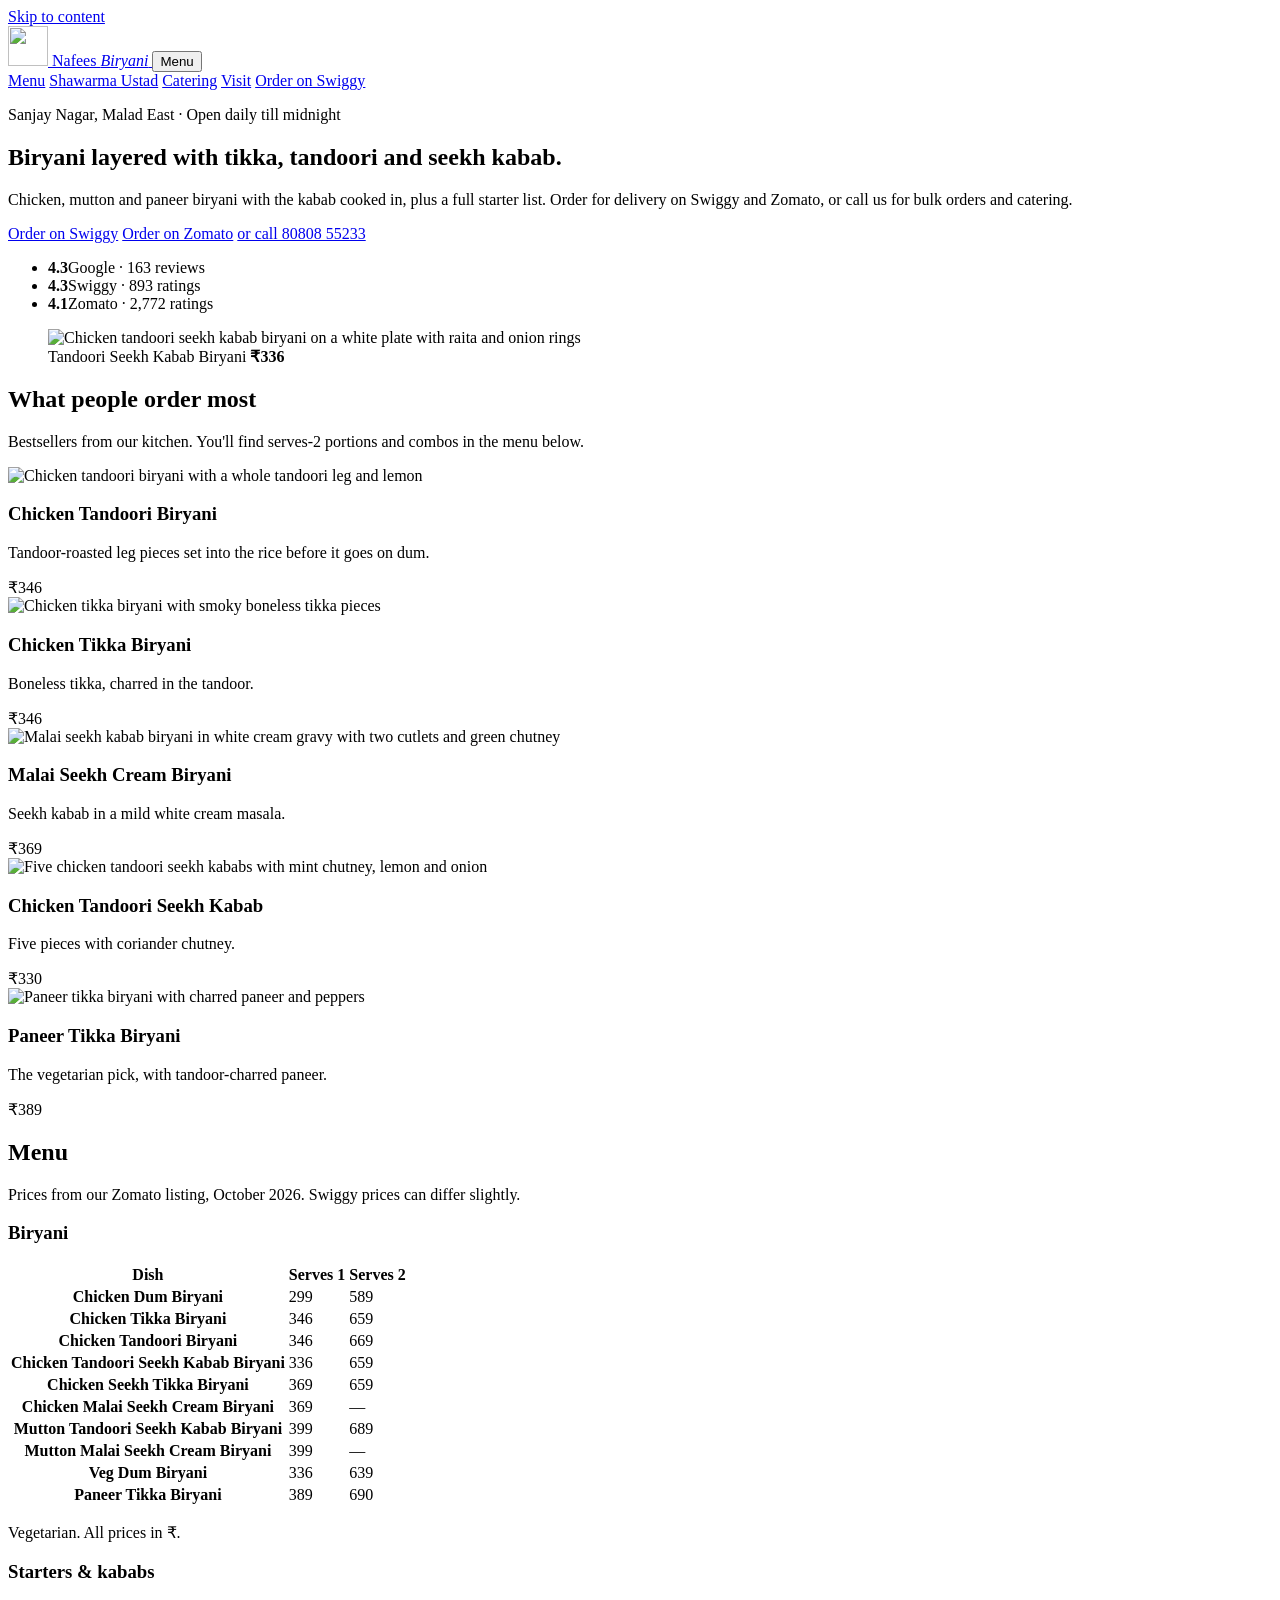
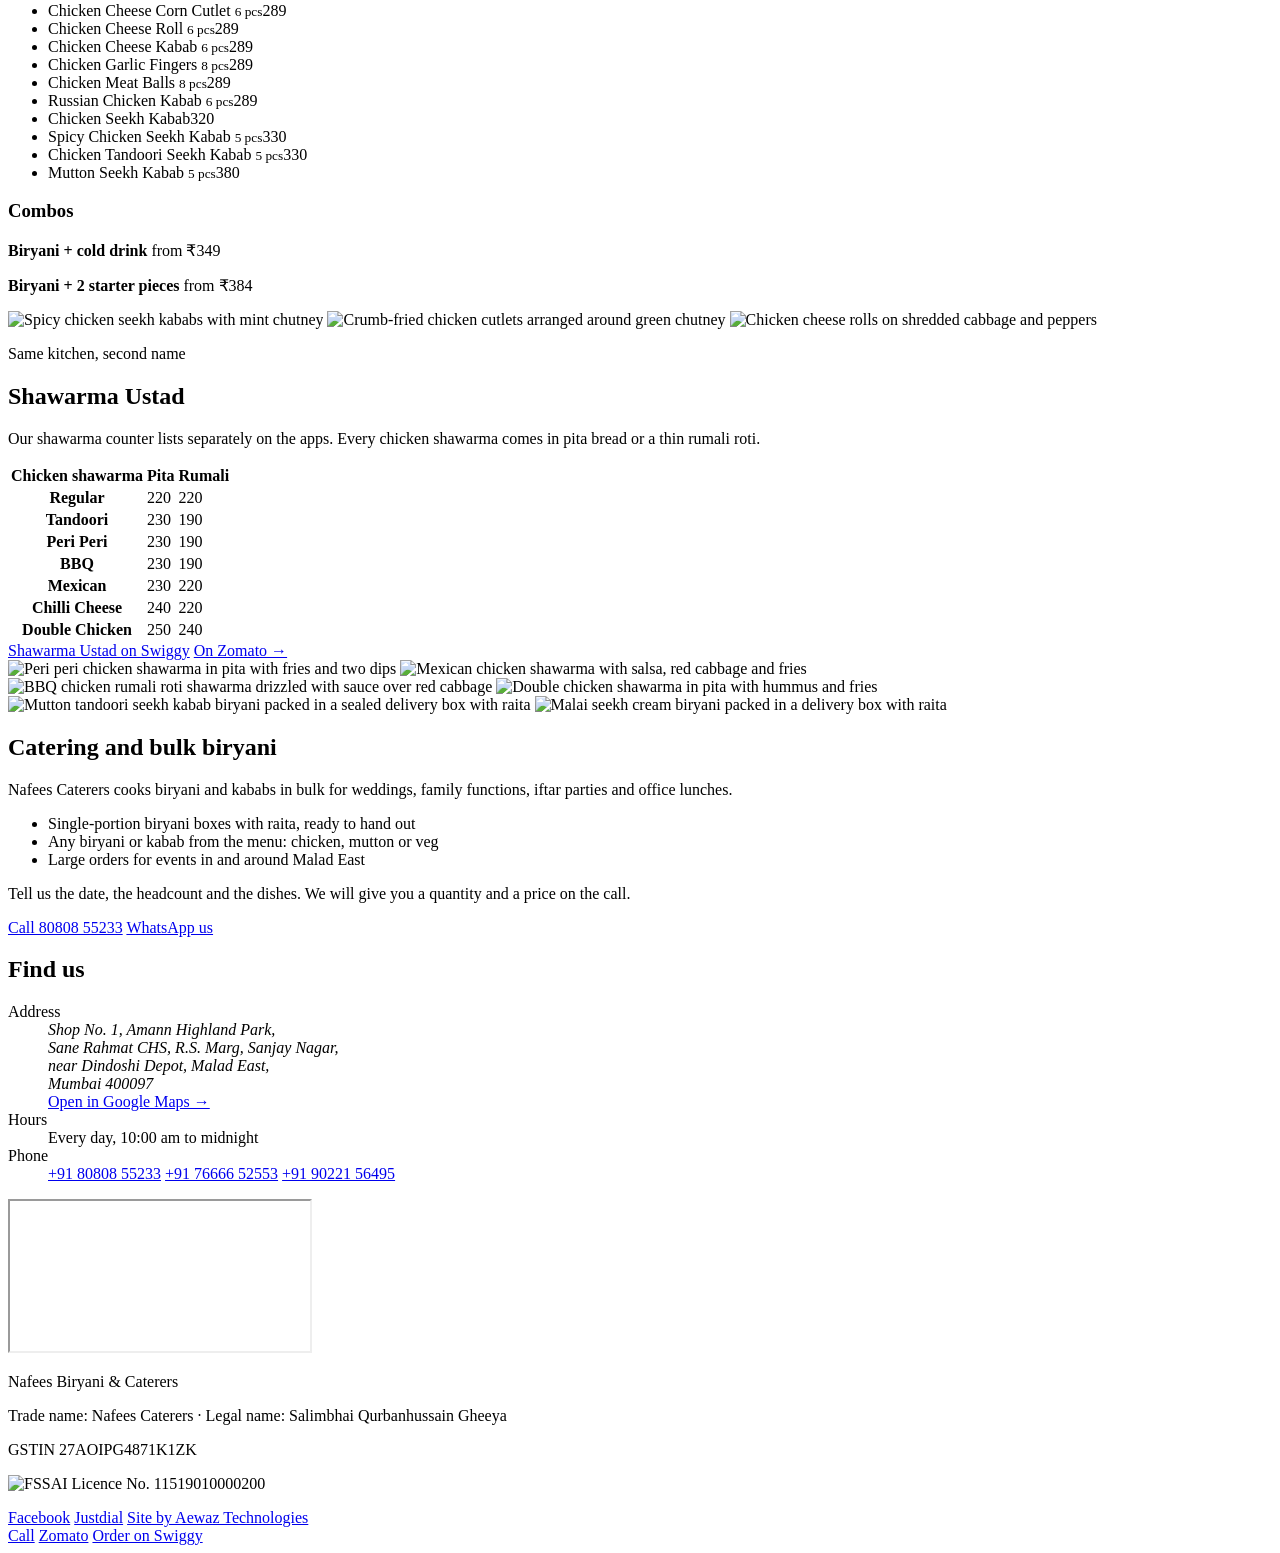
==== commit 8190f1ba: "Redesign site with new menu, Shawarma Ustad section and SEO fixes - Single-page layout with full men" ====
--- a/index.html
+++ b/index.html
@@ -1,174 +1,403 @@
 <!DOCTYPE html>
-<html>
+<html lang="en-IN">
 
 <head>
   <meta charset="UTF-8" />
+  <meta name="viewport" content="width=device-width, initial-scale=1.0" />
   <meta name="facebook-domain-verification" content="1gnv8q2bqv7roympq0c68gtozydlrm" />
-  <title>Nafees BIryani</title>
-  <link rel="stylesheet" href="css/normalize.css" />
-  <link rel="stylesheet" href="css/main.css" media="screen" type="text/css" />
-  <link href="https://fonts.googleapis.com/css?family=Pacifico" rel="stylesheet" type="text/css" />
-  <link href="https://fonts.googleapis.com/css?family=Playball" rel="stylesheet" type="text/css" />
-  <link rel="stylesheet" href="css/bootstrap.css" />
-  <link rel="stylesheet" href="css/style-portfolio.css" />
-  <link rel="stylesheet" href="css/picto-foundry-food.css" />
-  <link rel="stylesheet" href="css/jquery-ui.css" />
-  <meta name="viewport" content="width=device-width, initial-scale=1.0" />
-  <link href="css/font-awesome.min.css" rel="stylesheet" />
-  <link rel="icon" href="images/nafeesicon.ico" type="image/x-icon" />
+  <title>Nafees Biryani &amp; Caterers, Malad East | Biryani &amp; Kababs</title>
+  <meta name="description" content="Tikka, tandoori and seekh kabab biryani from Sanjay Nagar, Malad East, Mumbai. Order on Swiggy or Zomato, or call 80808 55233 for catering." />
+  <link rel="canonical" href="https://nafeesbiryani.in/" />
+  <meta name="theme-color" content="#14150f" />
+
+  <meta property="og:type" content="restaurant.restaurant" />
+  <meta property="og:site_name" content="Nafees Biryani &amp; Caterers" />
+  <meta property="og:title" content="Nafees Biryani &amp; Caterers, Malad East" />
+  <meta property="og:description" content="Tikka, tandoori and seekh kabab biryani, kababs, and Shawarma Ustad rolls from one kitchen in Malad East, Mumbai." />
+  <meta property="og:url" content="https://nafeesbiryani.in/" />
+  <meta property="og:image" content="https://nafeesbiryani.in/images/food/og.jpg" />
+  <meta property="og:image:width" content="1200" />
+  <meta property="og:image:height" content="630" />
+  <meta property="og:locale" content="en_IN" />
+  <meta name="twitter:card" content="summary_large_image" />
+
+  <link rel="icon" href="images/favicon-32.png" type="image/png" sizes="32x32" />
+  <link rel="apple-touch-icon" href="images/favicon-180.png" />
+  <link rel="preconnect" href="https://fonts.googleapis.com" />
+  <link rel="preconnect" href="https://fonts.gstatic.com" crossorigin />
+  <link href="https://fonts.googleapis.com/css2?family=Fraunces:opsz,wght@9..144,500;9..144,600;9..144,700&family=Outfit:wght@400;500;600&display=swap" rel="stylesheet" media="print" onload="this.media='all'" />
+  <noscript><link href="https://fonts.googleapis.com/css2?family=Fraunces:opsz,wght@9..144,500;9..144,600;9..144,700&family=Outfit:wght@400;500;600&display=swap" rel="stylesheet" /></noscript>
+  <link rel="preload" as="image" href="images/food/hero-biryani.webp" imagesrcset="images/food/hero-biryani-480w.webp 480w, images/food/hero-biryani-800w.webp 800w, images/food/hero-biryani.webp 1280w" imagesizes="(max-width: 960px) 100vw, 620px" fetchpriority="high" />
+  <link rel="stylesheet" href="css/site.css" />
+
+  <script type="application/ld+json">
+  {
+    "@context": "https://schema.org",
+    "@graph": [
+      {
+        "@type": "Restaurant",
+        "@id": "https://nafeesbiryani.in/#nafees",
+        "name": "Nafees Biryani & Caterers",
+        "alternateName": ["Nafees Biryani", "Nafees Caterers"],
+        "legalName": "Salimbhai Qurbanhussain Gheeya",
+        "url": "https://nafeesbiryani.in/",
+        "logo": "https://nafeesbiryani.in/images/favicon-180.png",
+        "image": [
+          "https://nafeesbiryani.in/images/food/og.jpg",
+          "https://nafeesbiryani.in/images/food/chicken-tikka-biryani.webp",
+          "https://nafeesbiryani.in/images/food/tandoori-seekh-kabab.webp"
+        ],
+        "telephone": "+91-80808-55233",
+        "priceRange": "₹₹",
+        "servesCuisine": ["Biryani", "Mughlai", "North Indian", "Kebab", "Shawarma"],
+        "address": {
+          "@type": "PostalAddress",
+          "streetAddress": "Shop No. 1, Amann Highland Park, Sane Rahmat CHS, R.S. Marg, Sanjay Nagar, near Dindoshi Depot",
+          "addressLocality": "Malad East, Mumbai",
+          "addressRegion": "Maharashtra",
+          "postalCode": "400097",
+          "addressCountry": "IN"
+        },
+        "hasMap": "https://www.google.com/maps/place/Nafees+Biryani+%26+Caterers+Mumbai/data=!4m2!3m1!1s0x3be7b708578831cd:0xa29fe233d7cc3439",
+        "openingHoursSpecification": [{
+          "@type": "OpeningHoursSpecification",
+          "dayOfWeek": ["Monday", "Tuesday", "Wednesday", "Thursday", "Friday", "Saturday", "Sunday"],
+          "opens": "10:00",
+          "closes": "23:59"
+        }],
+        "hasMenu": "https://nafeesbiryani.in/#menu",
+        "acceptsReservations": false,
+        "taxID": "27AOIPG4871K1ZK",
+        "sameAs": [
+          "https://www.swiggy.com/city/mumbai/nafees-biryani-amann-highland-park-building-malad-east-rest111082",
+          "https://www.zomato.com/mumbai/nafees-biryani-malad-east",
+          "https://www.justdial.com/Mumbai/Nafees-Biryani-Malad-East/022PXX22-XX22-190201190206-Q3A3_BZDET",
+          "https://www.facebook.com/nafeesbiryanimumbai/"
+        ]
+      },
+      {
+        "@type": "Restaurant",
+        "@id": "https://nafeesbiryani.in/#shawarma-ustad",
+        "name": "Shawarma Ustad",
+        "url": "https://nafeesbiryani.in/#shawarma-ustad",
+        "image": "https://nafeesbiryani.in/images/food/peri-peri-shawarma.webp",
+        "telephone": "+91-80808-55233",
+        "priceRange": "₹",
+        "servesCuisine": ["Shawarma", "Arabian", "Biryani"],
+        "address": {
+          "@type": "PostalAddress",
+          "streetAddress": "Shop No. 1, Amann Highland Park, Sane Rahmat CHS, R.S. Marg, Sanjay Nagar, near Dindoshi Depot",
+          "addressLocality": "Malad East, Mumbai",
+          "addressRegion": "Maharashtra",
+          "postalCode": "400097",
+          "addressCountry": "IN"
+        },
+        "parentOrganization": { "@id": "https://nafeesbiryani.in/#nafees" },
+        "sameAs": [
+          "https://www.swiggy.com/city/mumbai/shawarma-ustad-malad-kan-east-rest930806",
+          "https://www.zomato.com/mumbai/shawarma-ustad-malad-east"
+        ]
+      }
+    ]
+  }
+  </script>
 </head>
 
 <body>
-  <nav class="navbar navbar-default navbar-fixed-top">
-    <div class="container">
-      <div class="row">
-        <!-- Brand and toggle get grouped for better mobile display -->
-        <div class="navbar-header">
-          <img src="images/nafeeslogo.jpeg" class="logo" alt="logo" />
-
-          <button type="button" class="navbar-toggle collapsed" data-toggle="collapse"
-            data-target="#bs-example-navbar-collapse-1">
-            <span class="sr-only">Toggle navigation</span>
-            <span class="icon-bar"></span>
-            <span class="icon-bar"></span>
-            <span class="icon-bar"></span>
-          </button>
-
-          <!-- <a class="navbar-brand" href="https://www.swiggy.com/city/mumbai/nafees-biryani-amann-highland-park-building-malad-east-rest111082/">Nafees Biryani</a> -->
-        </div>
-
-        <!-- Collect the nav links, forms, and other content for toggling -->
-        <div class="collapse navbar-collapse" id="bs-example-navbar-collapse-1">
-          <ul class="nav navbar-nav main-nav clear navbar-right">
-            <li>
-              <a class="navactive color_animation" href="#top">WELCOME</a>
-            </li>
-            <li><a class="color_animation" href="#story">ABOUT</a></li>
-            <li><a class="color_animation" href="#contact">CONTACT</a></li>
-            <li>
-              <a class="neon-button" target="_blank"
-                href="https://www.swiggy.com/city/mumbai/nafees-biryani-amann-highland-park-building-malad-east-rest111082/">
-                <span></span>
-                <span></span>
-                <span></span>
-                <span></span>
-                ORDER NOW
-              </a>
-            </li>
+  <a class="skip" href="#main">Skip to content</a>
+
+  <header class="top">
+    <div class="wrap top__row">
+      <a class="brand" href="#main" aria-label="Nafees Biryani home">
+        <img src="images/nafees-logo-96.webp" alt="" width="40" height="40" />
+        <span>Nafees <em>Biryani</em></span>
+      </a>
+      <button class="nav-toggle" type="button" aria-expanded="false" aria-controls="nav">
+        <span class="sr-only">Menu</span><span class="nav-toggle__bars" aria-hidden="true"></span>
+      </button>
+      <nav id="nav" class="nav" aria-label="Main">
+        <a href="#menu">Menu</a>
+        <a href="#shawarma-ustad">Shawarma Ustad</a>
+        <a href="#catering">Catering</a>
+        <a href="#visit">Visit</a>
+        <a class="btn btn--sm" href="https://www.swiggy.com/city/mumbai/nafees-biryani-amann-highland-park-building-malad-east-rest111082" target="_blank" rel="noopener">Order on Swiggy</a>
+      </nav>
+    </div>
+  </header>
+
+  <main id="main">
+
+    <!-- ============ Hero ============= -->
+    <section class="hero">
+      <div class="wrap hero__grid">
+        <div class="hero__copy">
+          <p class="eyebrow">Sanjay Nagar, Malad East &middot; Open daily till midnight</p>
+          <h1>Biryani layered with tikka, tandoori and seekh kabab.</h1>
+          <p class="lede">Chicken, mutton and paneer biryani with the kabab cooked in, plus a full starter list. Order for delivery on Swiggy and Zomato, or call us for bulk orders and catering.</p>
+          <div class="hero__cta">
+            <a class="btn" href="https://www.swiggy.com/city/mumbai/nafees-biryani-amann-highland-park-building-malad-east-rest111082" target="_blank" rel="noopener">Order on Swiggy</a>
+            <a class="btn btn--ghost" href="https://www.zomato.com/mumbai/nafees-biryani-malad-east/order" target="_blank" rel="noopener">Order on Zomato</a>
+            <a class="link" href="tel:+918080855233">or call 80808 55233</a>
+          </div>
+          <ul class="ratings" aria-label="Ratings">
+            <li><strong>4.3</strong><span>Google &middot; 163 reviews</span></li>
+            <li><strong>4.3</strong><span>Swiggy &middot; 893 ratings</span></li>
+            <li><strong>4.1</strong><span>Zomato &middot; 2,772 ratings</span></li>
           </ul>
         </div>
-        <!-- /.navbar-collapse -->
-      </div>
-    </div>
-    <!-- /.container-fluid -->
-  </nav>
-
-  <div id="top" class="starter_container bg">
-    <div class="follow_container">
-      <div class="col-md-6 col-md-offset-3">
-        <h2 class="top-title">Nafees Biryani</h2>
-        <h2 class="white second-title">" Best Biryani in town "</h2>
-        <hr />
-      </div>
-    </div>
-  </div>
-
-  <a target="_blank"
-    href="https://www.swiggy.com/city/mumbai/nafees-biryani-amann-highland-park-building-malad-east-rest111082/"
-    class="float" id="foo">
-    <!-- <i class="fa fa-plus my-float"></i> -->
-    <img src="images/order-small.png" border-radius="50%" alt="order-now" />
-  </a>
-
-  <!-- ============ About Us ============= -->
-
-  <section id="story" class="description_content">
-    <div class="text-content container">
-      <div class="col-md-12 mt-2">
-        <h1>About us</h1>
-        <div class="fa fa-cutlery fa-2x"></div>
-        <p class="desc-text">
-          We are specialist on different types of Biryani like Tikka Biryani,
-          Tandoori Biryani, Seekh kabab....
-        </p>
-        <p class="desc-text mt-2">&nbsp;Legal Name:- SALIMBHAI QURBANHUSSAIN GHEEYA</p>
-        <p class="desc-text mt-2">&nbsp;Trade Name:- NAFEES CATERERS</p>
-        <p class="desc-text mt-2">&nbsp;GST Number:- 27AOIPG4871K1ZK</p>
-        <p class="desc-text">
-          <img src="images/fssai-logo.png" alt="fssai" width="50px" height="50px" />
-          &nbsp;Licence Number:- 11519010000200
-        </p>
-      </div>
-      <div class="col-md-12 mt-2">
-        <div class="img-section">
-          <img src="images/nafees1.jpeg" alt="marketing" />
-          <img src="images/nafees2.jpeg" alt="marketing" />
-        </div>
-      </div>
-
-      <div class="col-md-12 mt-2">
-        <div class="img-section">
-          <img src="images/nafees-banner.jpg" alt="marketing" />
-        </div>
-      </div>
-    </div>
-  </section>
-
-  <!-- ============ Contact Section  ============= -->
-
-  <section id="contact">
-    <div class="container">
-      <div class="row">
-        <div class="col-md-12">
-          <div class="inner contact"></div>
-          <!-- End Inner -->
-        </div>
-      </div>
-    </div>
-  </section>
-
-  <section class="social_connect">
-    <div class="text-content container">
-      <div class="col-md-6">
-        <span class="social_heading">Location</span>
-        <span class="color_animation add">
-          <br />Nafees Caterers, Sane Rahmat Chs, <br />Near Libra Apartment,
-          Rani Sati Marg, <br />Sanjay Nagar, Malad East, Mumbai
-          <br />Maharashtra 400097 India</span>
-      </div>
-      <div class="col-md-4">
-        <span class="social_heading">DIAL</span>
-        <span class="social_info"><a class="color_animation" href="tel:7666652553">(+91) 766-665-2553</a>
-          <a class="color_animation" href="tel:8080855233">(+91) 808-085-5233</a>
-          <a class="color_animation" href="tel:9022156495">(+91) 902-215-6495</a></span>
-      </div>
-    </div>
-  </section>
-
-  <!-- ============ Footer Section  ============= -->
-
-  <footer class="sub_footer">
-    <div class="container">
-      <div class="col-md-6">
-        <p class="sub-footer-text text-center">
-          <a
-            href="https://www.swiggy.com/city/mumbai/nafees-biryani-amann-highland-park-building-malad-east-rest111082/">Nafees
-            Biryani</a>
-        </p>
-      </div>
-      <div class="col-md-6 mt-2">
-        <p class="sub-footer-text text-center">
-          <a href="https://aewaz.com/" target="_blank">Built With Care By Aewaz Technologies</a>
-        </p>
+        <figure class="hero__media">
+          <img src="images/food/hero-biryani.webp" srcset="images/food/hero-biryani-480w.webp 480w, images/food/hero-biryani-800w.webp 800w, images/food/hero-biryani.webp 1280w" sizes="(max-width: 960px) 100vw, 620px" width="1280" height="853" alt="Chicken tandoori seekh kabab biryani on a white plate with raita and onion rings" fetchpriority="high" />
+          <figcaption class="hero__tag">
+            <span>Tandoori Seekh Kabab Biryani</span>
+            <strong>₹336</strong>
+          </figcaption>
+        </figure>
+      </div>
+    </section>
+
+    <!-- ============ Signature ============= -->
+    <section class="section" aria-labelledby="sig-h">
+      <div class="wrap">
+        <div class="section__head">
+          <h2 id="sig-h">What people order most</h2>
+          <p>Bestsellers from our kitchen. You'll find serves-2 portions and combos in the menu below.</p>
+        </div>
+        <div class="bento">
+          <article class="dish dish--lg">
+            <img src="images/food/chicken-tandoori-biryani.webp" srcset="images/food/chicken-tandoori-biryani-600w.webp 600w, images/food/chicken-tandoori-biryani.webp 1000w" sizes="(max-width: 640px) 300px, (max-width: 1120px) 100vw, 480px" width="1000" height="666" loading="lazy" alt="Chicken tandoori biryani with a whole tandoori leg and lemon" />
+            <div class="dish__body">
+              <h3>Chicken Tandoori Biryani</h3>
+              <p>Tandoor-roasted leg pieces set into the rice before it goes on dum.</p>
+              <span class="price">₹346</span>
+            </div>
+          </article>
+          <article class="dish">
+            <img src="images/food/chicken-tikka-biryani.webp" srcset="images/food/chicken-tikka-biryani-600w.webp 600w, images/food/chicken-tikka-biryani.webp 1000w" sizes="(max-width: 640px) 300px, (max-width: 1120px) 50vw, 360px" width="1000" height="666" loading="lazy" alt="Chicken tikka biryani with smoky boneless tikka pieces" />
+            <div class="dish__body">
+              <h3>Chicken Tikka Biryani</h3>
+              <p>Boneless tikka, charred in the tandoor.</p>
+              <span class="price">₹346</span>
+            </div>
+          </article>
+          <article class="dish">
+            <img src="images/food/malai-seekh-biryani-combo.webp" srcset="images/food/malai-seekh-biryani-combo-600w.webp 600w, images/food/malai-seekh-biryani-combo.webp 1000w" sizes="(max-width: 640px) 300px, (max-width: 1120px) 50vw, 360px" width="1000" height="666" loading="lazy" alt="Malai seekh kabab biryani in white cream gravy with two cutlets and green chutney" />
+            <div class="dish__body">
+              <h3>Malai Seekh Cream Biryani</h3>
+              <p>Seekh kabab in a mild white cream masala.</p>
+              <span class="price">₹369</span>
+            </div>
+          </article>
+          <article class="dish">
+            <img src="images/food/tandoori-seekh-kabab.webp" srcset="images/food/tandoori-seekh-kabab-600w.webp 600w, images/food/tandoori-seekh-kabab.webp 1000w" sizes="(max-width: 640px) 300px, (max-width: 1120px) 50vw, 360px" width="1000" height="666" loading="lazy" alt="Five chicken tandoori seekh kababs with mint chutney, lemon and onion" />
+            <div class="dish__body">
+              <h3>Chicken Tandoori Seekh Kabab</h3>
+              <p>Five pieces with coriander chutney.</p>
+              <span class="price">₹330</span>
+            </div>
+          </article>
+          <article class="dish">
+            <img src="images/food/paneer-tikka-biryani.webp" srcset="images/food/paneer-tikka-biryani-600w.webp 600w, images/food/paneer-tikka-biryani.webp 1000w" sizes="(max-width: 640px) 300px, (max-width: 1120px) 50vw, 360px" width="1000" height="666" loading="lazy" alt="Paneer tikka biryani with charred paneer and peppers" />
+            <div class="dish__body">
+              <h3>Paneer Tikka Biryani</h3>
+              <p>The vegetarian pick, with tandoor-charred paneer.</p>
+              <span class="price">₹389</span>
+            </div>
+          </article>
+        </div>
+      </div>
+    </section>
+
+    <!-- ============ Menu ============= -->
+    <section id="menu" class="section section--menu" aria-labelledby="menu-h">
+      <div class="wrap">
+        <div class="section__head">
+          <h2 id="menu-h">Menu</h2>
+          <p>Prices from our Zomato listing, October 2026. Swiggy prices can differ slightly.</p>
+        </div>
+
+        <div class="menu">
+          <div class="menu__block">
+            <h3>Biryani</h3>
+            <table class="price-table">
+              <thead>
+                <tr><th scope="col">Dish</th><th scope="col">Serves 1</th><th scope="col">Serves 2</th></tr>
+              </thead>
+              <tbody>
+                <tr><th scope="row">Chicken Dum Biryani</th><td>299</td><td>589</td></tr>
+                <tr><th scope="row">Chicken Tikka Biryani</th><td>346</td><td>659</td></tr>
+                <tr><th scope="row">Chicken Tandoori Biryani</th><td>346</td><td>669</td></tr>
+                <tr><th scope="row">Chicken Tandoori Seekh Kabab Biryani</th><td>336</td><td>659</td></tr>
+                <tr><th scope="row">Chicken Seekh Tikka Biryani</th><td>369</td><td>659</td></tr>
+                <tr><th scope="row">Chicken Malai Seekh Cream Biryani</th><td>369</td><td>&mdash;</td></tr>
+                <tr><th scope="row">Mutton Tandoori Seekh Kabab Biryani</th><td>399</td><td>689</td></tr>
+                <tr><th scope="row">Mutton Malai Seekh Cream Biryani</th><td>399</td><td>&mdash;</td></tr>
+                <tr class="veg"><th scope="row">Veg Dum Biryani</th><td>336</td><td>639</td></tr>
+                <tr class="veg"><th scope="row">Paneer Tikka Biryani</th><td>389</td><td>690</td></tr>
+              </tbody>
+            </table>
+            <p class="note"><span class="veg-dot" aria-hidden="true"></span> Vegetarian. All prices in ₹.</p>
+          </div>
+
+          <div class="menu__block">
+            <h3>Starters &amp; kababs</h3>
+            <ul class="price-list">
+              <li><span>Chicken Cheese Corn Cutlet <small>6 pcs</small></span><span>289</span></li>
+              <li><span>Chicken Cheese Roll <small>6 pcs</small></span><span>289</span></li>
+              <li><span>Chicken Cheese Kabab <small>6 pcs</small></span><span>289</span></li>
+              <li><span>Chicken Garlic Fingers <small>8 pcs</small></span><span>289</span></li>
+              <li><span>Chicken Meat Balls <small>8 pcs</small></span><span>289</span></li>
+              <li><span>Russian Chicken Kabab <small>6 pcs</small></span><span>289</span></li>
+              <li><span>Chicken Seekh Kabab</span><span>320</span></li>
+              <li><span>Spicy Chicken Seekh Kabab <small>5 pcs</small></span><span>330</span></li>
+              <li><span>Chicken Tandoori Seekh Kabab <small>5 pcs</small></span><span>330</span></li>
+              <li><span>Mutton Seekh Kabab <small>5 pcs</small></span><span>380</span></li>
+            </ul>
+
+            <div class="combos">
+              <h3>Combos</h3>
+              <p><strong>Biryani + cold drink</strong> from ₹349</p>
+              <p><strong>Biryani + 2 starter pieces</strong> from ₹384</p>
+            </div>
+          </div>
+        </div>
+
+        <div class="strip">
+          <img src="images/food/chicken-seekh-kabab.webp" srcset="images/food/chicken-seekh-kabab-600w.webp 600w, images/food/chicken-seekh-kabab.webp 1000w" sizes="(max-width: 640px) 50vw, 400px" width="1000" height="666" loading="lazy" alt="Spicy chicken seekh kababs with mint chutney" />
+          <img src="images/food/cheese-corn-cutlet.webp" srcset="images/food/cheese-corn-cutlet-600w.webp 600w, images/food/cheese-corn-cutlet.webp 1000w" sizes="(max-width: 640px) 50vw, 400px" width="1000" height="666" loading="lazy" alt="Crumb-fried chicken cutlets arranged around green chutney" />
+          <img src="images/food/chicken-cheese-roll.webp" srcset="images/food/chicken-cheese-roll-600w.webp 600w, images/food/chicken-cheese-roll.webp 1000w" sizes="(max-width: 640px) 50vw, 400px" width="1000" height="666" loading="lazy" alt="Chicken cheese rolls on shredded cabbage and peppers" />
+        </div>
+      </div>
+    </section>
+
+    <!-- ============ Shawarma Ustad ============= -->
+    <section id="shawarma-ustad" class="section section--ustad" aria-labelledby="ustad-h">
+      <div class="wrap">
+        <div class="ustad__grid">
+          <div class="ustad__copy">
+            <p class="eyebrow">Same kitchen, second name</p>
+            <h2 id="ustad-h">Shawarma Ustad</h2>
+            <p>Our shawarma counter lists separately on the apps. Every chicken shawarma comes in pita bread or a thin rumali roti.</p>
+            <table class="price-table price-table--ustad">
+              <thead>
+                <tr><th scope="col">Chicken shawarma</th><th scope="col">Pita</th><th scope="col">Rumali</th></tr>
+              </thead>
+              <tbody>
+                <tr><th scope="row">Regular</th><td>220</td><td>220</td></tr>
+                <tr><th scope="row">Tandoori</th><td>230</td><td>190</td></tr>
+                <tr><th scope="row">Peri Peri</th><td>230</td><td>190</td></tr>
+                <tr><th scope="row">BBQ</th><td>230</td><td>190</td></tr>
+                <tr><th scope="row">Mexican</th><td>230</td><td>220</td></tr>
+                <tr><th scope="row">Chilli Cheese</th><td>240</td><td>220</td></tr>
+                <tr><th scope="row">Double Chicken</th><td>250</td><td>240</td></tr>
+              </tbody>
+            </table>
+            <div class="hero__cta">
+              <a class="btn" href="https://www.swiggy.com/city/mumbai/shawarma-ustad-malad-kan-east-rest930806" target="_blank" rel="noopener">Shawarma Ustad on Swiggy</a>
+              <a class="link" href="https://www.zomato.com/mumbai/shawarma-ustad-malad-east/order" target="_blank" rel="noopener">On Zomato &rarr;</a>
+            </div>
+          </div>
+          <div class="ustad__gallery">
+            <img class="g1" src="images/food/peri-peri-shawarma.webp" srcset="images/food/peri-peri-shawarma-600w.webp 600w, images/food/peri-peri-shawarma.webp 1000w" sizes="(max-width: 640px) 50vw, (max-width: 960px) 25vw, 330px" width="1000" height="667" loading="lazy" alt="Peri peri chicken shawarma in pita with fries and two dips" />
+            <img class="g2" src="images/food/mexican-shawarma.webp" srcset="images/food/mexican-shawarma-600w.webp 600w, images/food/mexican-shawarma.webp 1000w" sizes="(max-width: 640px) 50vw, (max-width: 960px) 25vw, 330px" width="1000" height="667" loading="lazy" alt="Mexican chicken shawarma with salsa, red cabbage and fries" />
+            <img class="g3" src="images/food/bbq-shawarma.webp" srcset="images/food/bbq-shawarma-600w.webp 600w, images/food/bbq-shawarma.webp 1000w" sizes="(max-width: 640px) 50vw, (max-width: 960px) 25vw, 330px" width="1000" height="667" loading="lazy" alt="BBQ chicken rumali roti shawarma drizzled with sauce over red cabbage" />
+            <img class="g4" src="images/food/double-chicken-shawarma.webp" srcset="images/food/double-chicken-shawarma-600w.webp 600w, images/food/double-chicken-shawarma.webp 1000w" sizes="(max-width: 640px) 50vw, (max-width: 960px) 25vw, 330px" width="1000" height="667" loading="lazy" alt="Double chicken shawarma in pita with hummus and fries" />
+          </div>
+        </div>
+      </div>
+    </section>
+
+    <!-- ============ Catering ============= -->
+    <section id="catering" class="section" aria-labelledby="cat-h">
+      <div class="wrap cat__grid">
+        <div class="cat__media">
+          <img src="images/food/mutton-seekh-biryani-box.webp" srcset="images/food/mutton-seekh-biryani-box-600w.webp 600w, images/food/mutton-seekh-biryani-box.webp 1000w" sizes="(max-width: 960px) 90vw, 480px" width="1000" height="667" loading="lazy" alt="Mutton tandoori seekh kabab biryani packed in a sealed delivery box with raita" />
+          <img src="images/food/malai-seekh-biryani-box.webp" srcset="images/food/malai-seekh-biryani-box-600w.webp 600w, images/food/malai-seekh-biryani-box.webp 1000w" sizes="(max-width: 960px) 90vw, 480px" width="1000" height="667" loading="lazy" alt="Malai seekh cream biryani packed in a delivery box with raita" />
+        </div>
+        <div class="cat__copy">
+          <h2 id="cat-h">Catering and bulk biryani</h2>
+          <p>Nafees Caterers cooks biryani and kababs in bulk for weddings, family functions, iftar parties and office lunches.</p>
+          <ul class="ticks">
+            <li>Single-portion biryani boxes with raita, ready to hand out</li>
+            <li>Any biryani or kabab from the menu: chicken, mutton or veg</li>
+            <li>Large orders for events in and around Malad East</li>
+          </ul>
+          <p>Tell us the date, the headcount and the dishes. We will give you a quantity and a price on the call.</p>
+          <div class="hero__cta">
+            <a class="btn" href="tel:+918080855233">Call 80808 55233</a>
+            <a class="btn btn--ghost" href="https://wa.me/918080855233?text=Hi%2C%20I%20want%20to%20enquire%20about%20a%20catering%20order." target="_blank" rel="noopener">WhatsApp us</a>
+          </div>
+        </div>
+      </div>
+    </section>
+
+    <!-- ============ Visit ============= -->
+    <section id="visit" class="section section--visit" aria-labelledby="visit-h">
+      <div class="wrap visit__grid">
+        <div class="visit__info">
+          <h2 id="visit-h">Find us</h2>
+          <dl class="facts">
+            <div>
+              <dt>Address</dt>
+              <dd>
+                <address>Shop No. 1, Amann Highland Park,<br />Sane Rahmat CHS, R.S. Marg, Sanjay Nagar,<br />near Dindoshi Depot, Malad East,<br />Mumbai 400097</address>
+                <a class="link" href="https://www.google.com/maps/place/Nafees+Biryani+%26+Caterers+Mumbai/data=!4m2!3m1!1s0x3be7b708578831cd:0xa29fe233d7cc3439" target="_blank" rel="noopener">Open in Google Maps &rarr;</a>
+              </dd>
+            </div>
+            <div>
+              <dt>Hours</dt>
+              <dd>Every day, 10:00 am to midnight</dd>
+            </div>
+            <div>
+              <dt>Phone</dt>
+              <dd class="phones">
+                <a href="tel:+918080855233">+91 80808 55233</a>
+                <a href="tel:+917666652553">+91 76666 52553</a>
+                <a href="tel:+919022156495">+91 90221 56495</a>
+              </dd>
+            </div>
+          </dl>
+        </div>
+        <div class="visit__map">
+          <iframe title="Map showing Nafees Biryani & Caterers in Malad East" src="https://www.google.com/maps?q=Nafees+Biryani+%26+Caterers,+Sanjay+Nagar,+Malad+East,+Mumbai&output=embed" loading="lazy" referrerpolicy="no-referrer-when-downgrade"></iframe>
+        </div>
+      </div>
+    </section>
+  </main>
+
+  <footer class="foot">
+    <div class="wrap foot__grid">
+      <div>
+        <p class="foot__brand">Nafees Biryani &amp; Caterers</p>
+        <p>Trade name: Nafees Caterers &middot; Legal name: Salimbhai Qurbanhussain Gheeya</p>
+        <p>GSTIN 27AOIPG4871K1ZK</p>
+        <p class="fssai"><img src="images/fssai-logo-72.webp" alt="FSSAI" width="36" height="36" loading="lazy" /> Licence No. 11519010000200</p>
+      </div>
+      <div class="foot__links">
+        <a href="https://www.facebook.com/nafeesbiryanimumbai/" target="_blank" rel="noopener">Facebook</a>
+        <a href="https://www.justdial.com/Mumbai/Nafees-Biryani-Malad-East/022PXX22-XX22-190201190206-Q3A3_BZDET" target="_blank" rel="noopener">Justdial</a>
+        <a href="https://aewaz.com/" target="_blank" rel="noopener">Site by Aewaz Technologies</a>
       </div>
     </div>
   </footer>
 
-  <script type="text/javascript" src="js/jquery-1.10.2.min.js"></script>
-  <script type="text/javascript" src="js/bootstrap.min.js"></script>
-  <script type="text/javascript" src="js/jquery-1.10.2.js"></script>
-  <script type="text/javascript" src="js/jquery.mixitup.min.js"></script>
-  <script type="text/javascript" src="js/main.js"></script>
+  <!-- Mobile order bar -->
+  <div class="order-bar" aria-label="Quick order">
+    <a href="tel:+918080855233">Call</a>
+    <a href="https://www.zomato.com/mumbai/nafees-biryani-malad-east/order" target="_blank" rel="noopener">Zomato</a>
+    <a class="is-primary" href="https://www.swiggy.com/city/mumbai/nafees-biryani-amann-highland-park-building-malad-east-rest111082" target="_blank" rel="noopener">Order on Swiggy</a>
+  </div>
+
+  <script>
+    var t = document.querySelector('.nav-toggle'), n = document.getElementById('nav');
+    t.addEventListener('click', function () {
+      var open = t.getAttribute('aria-expanded') !== 'true';
+      t.setAttribute('aria-expanded', open);
+      n.classList.toggle('is-open', open);
+    });
+    n.addEventListener('click', function (e) {
+      if (e.target.tagName === 'A') { t.setAttribute('aria-expanded', false); n.classList.remove('is-open'); }
+    });
+  </script>
 </body>
 
-</html>+</html>
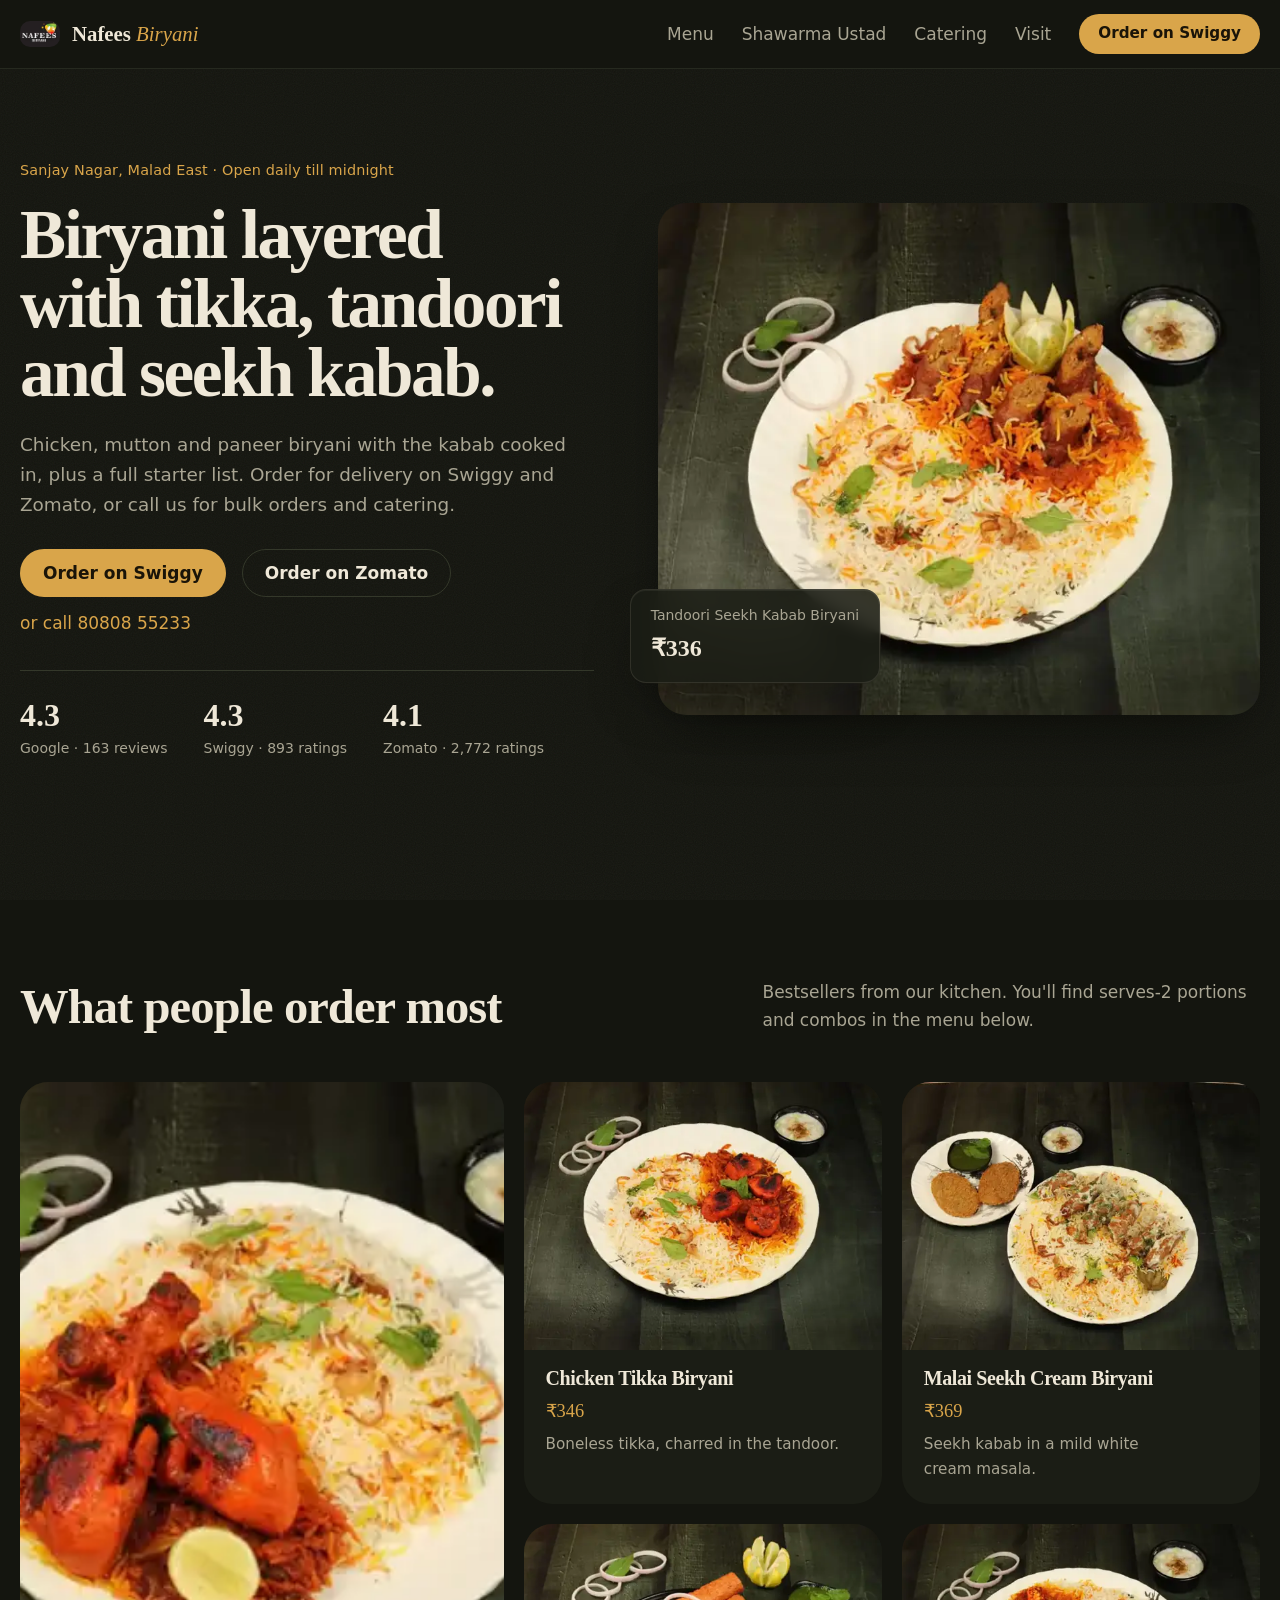
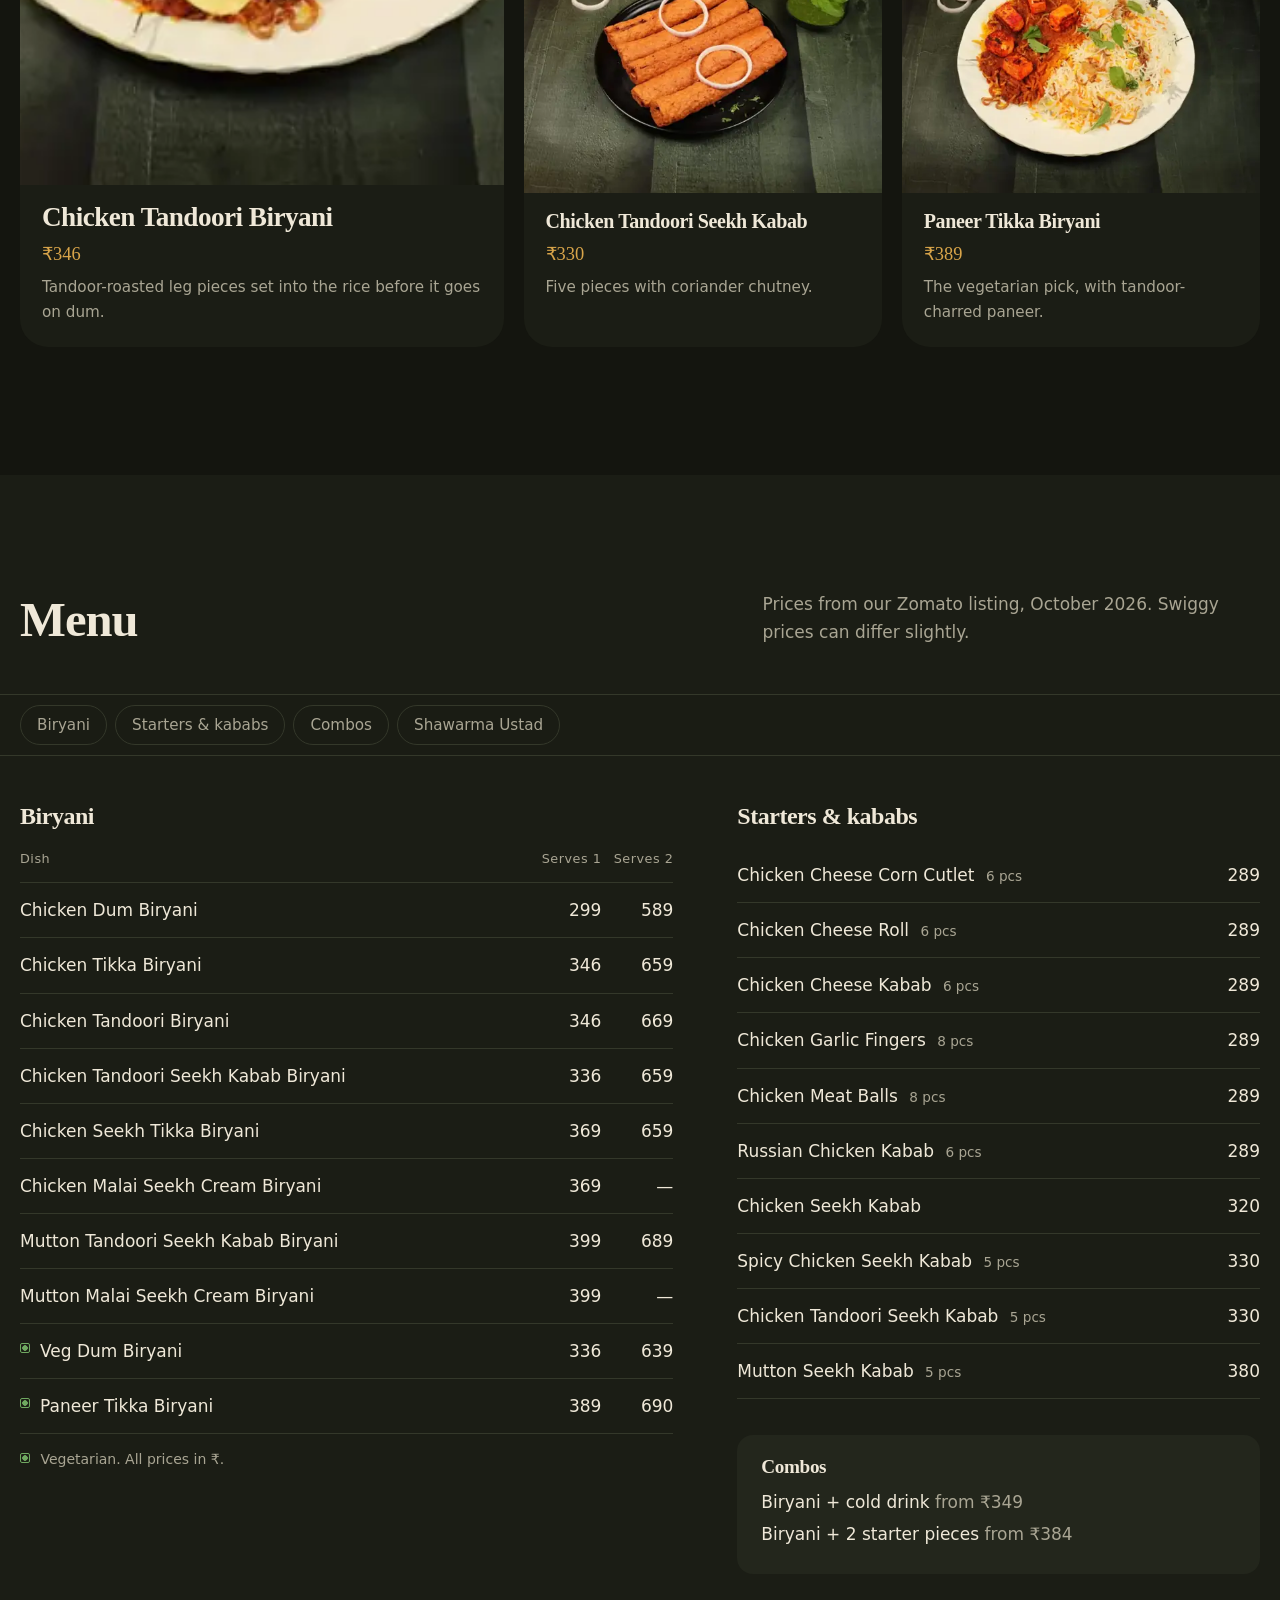
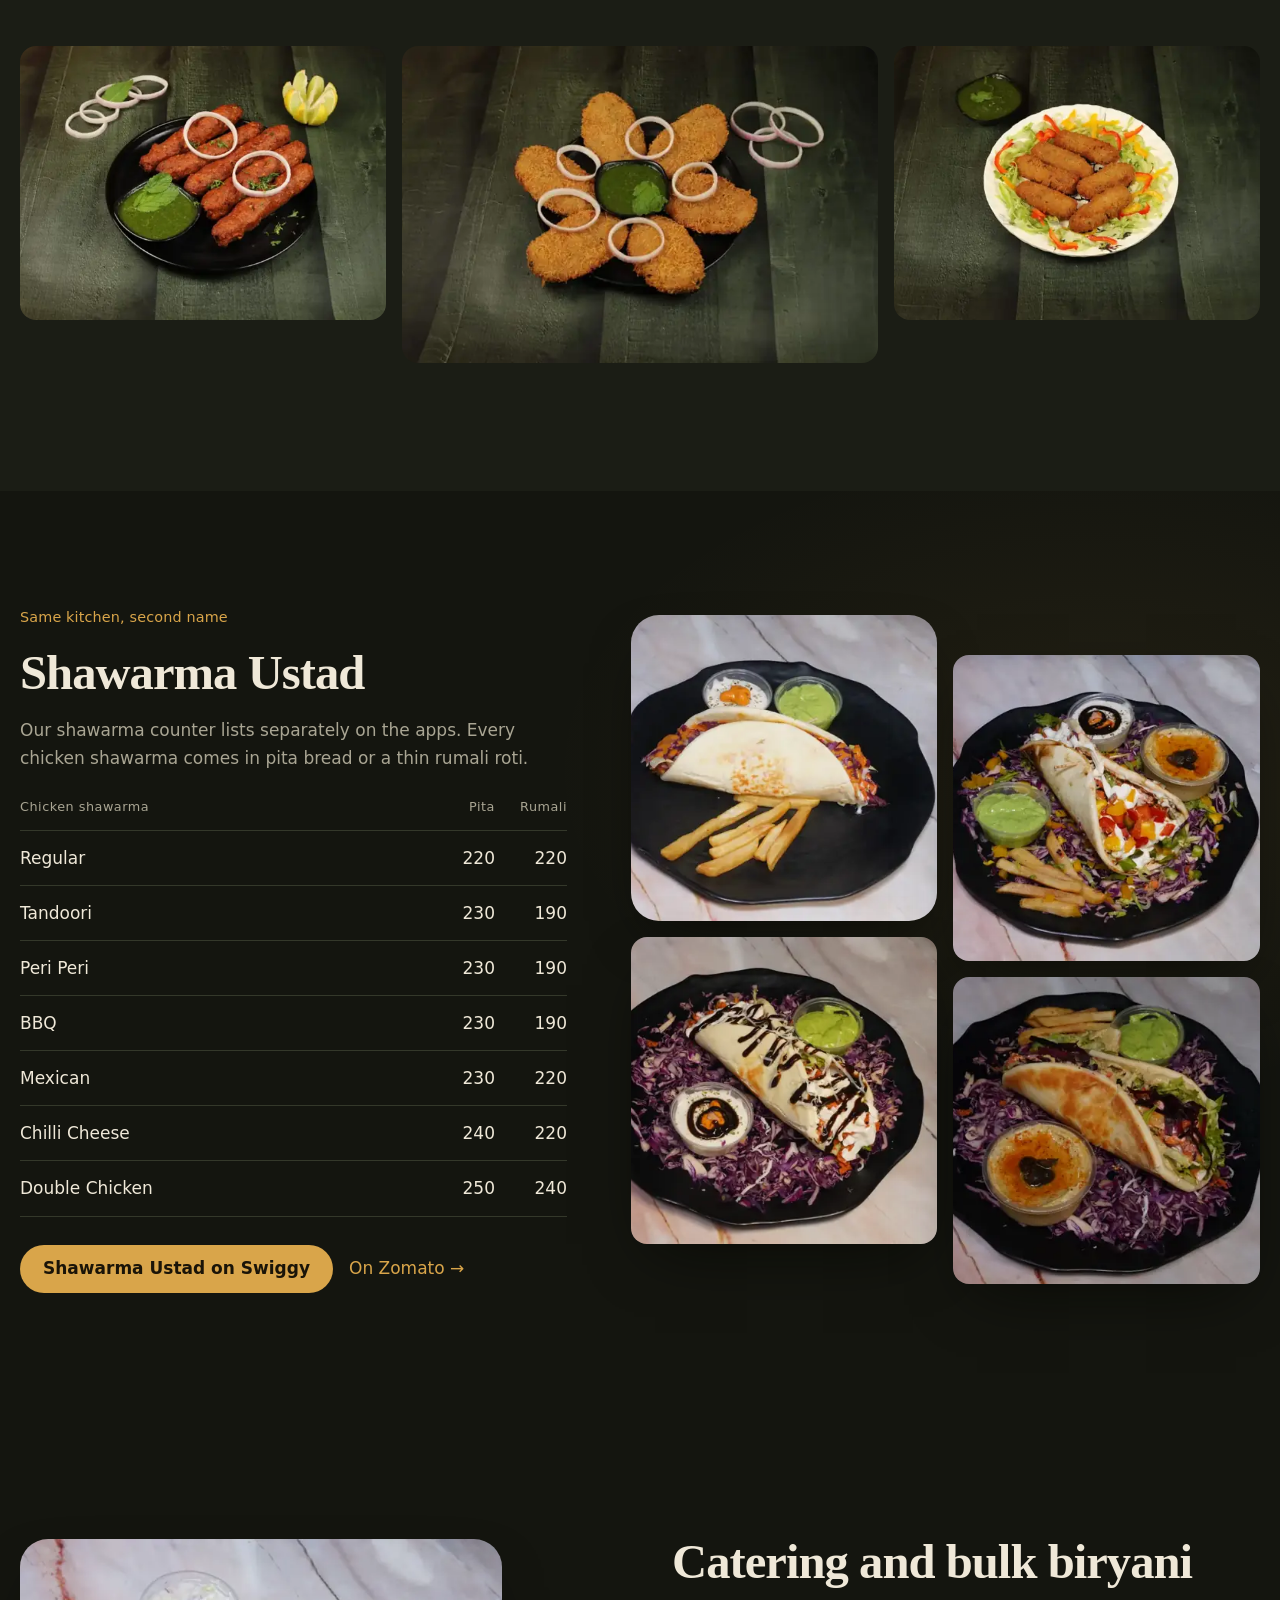
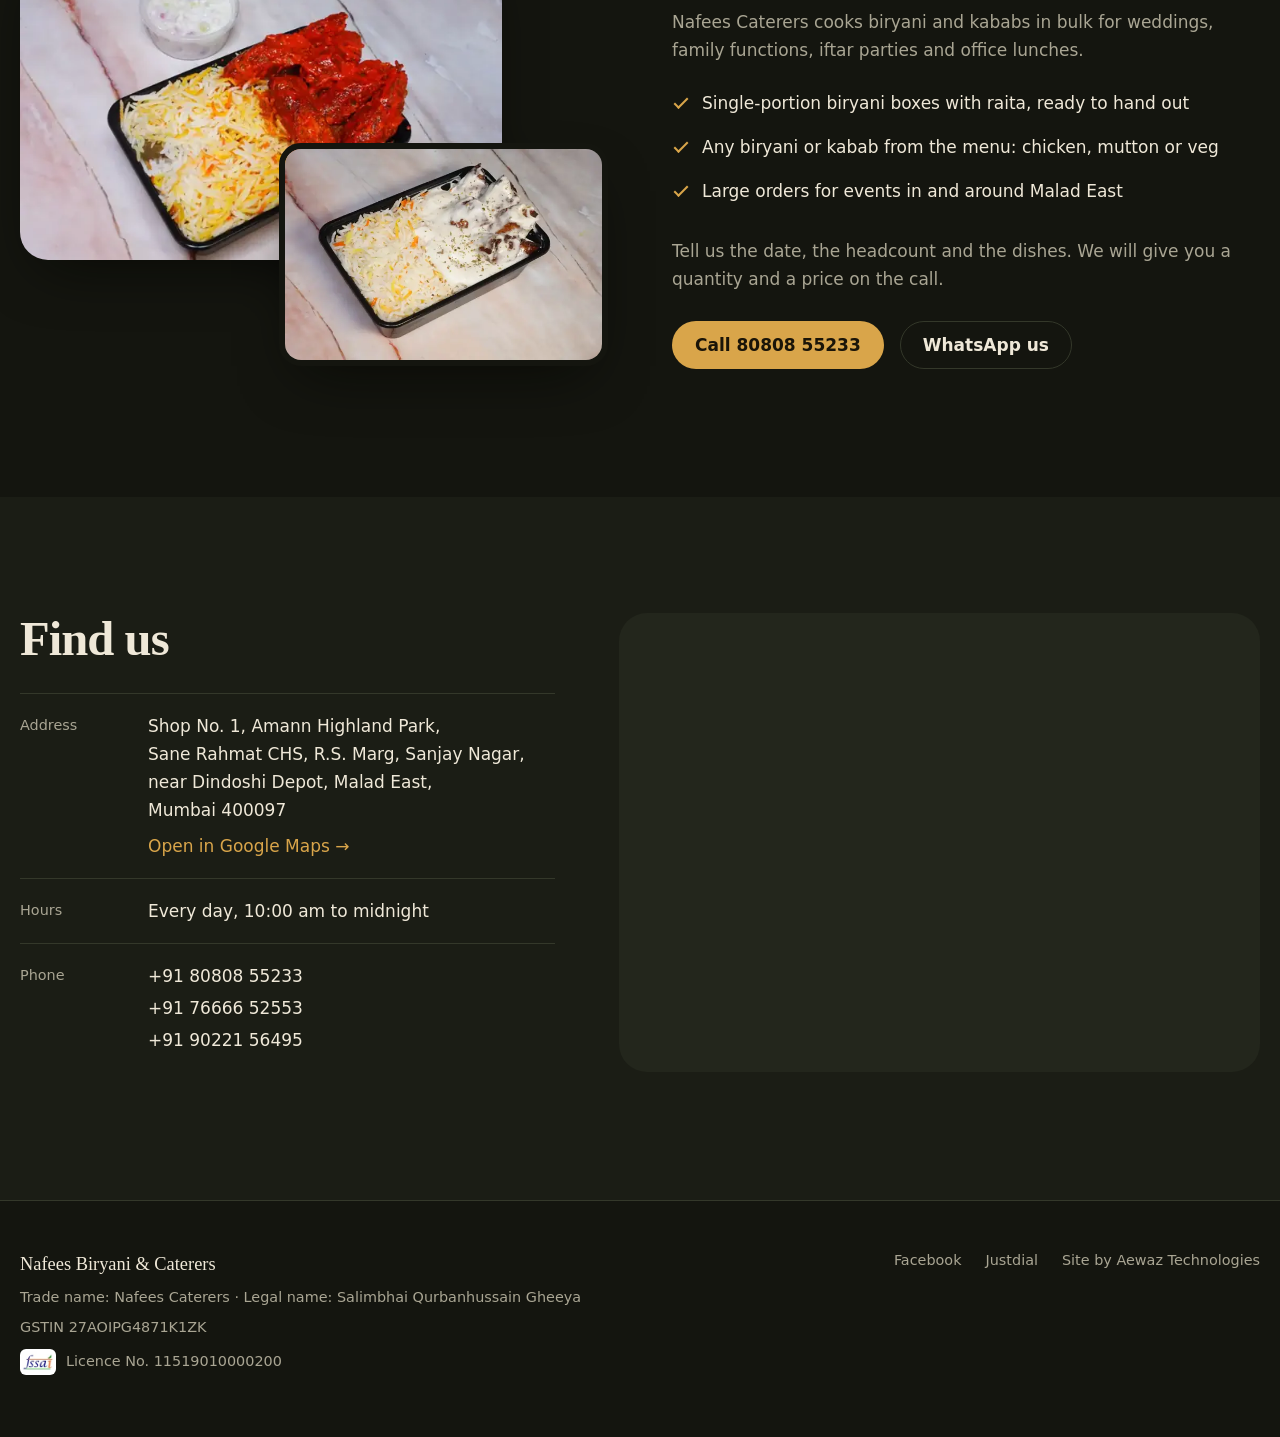
==== commit f79b13b9: "Add sticky menu category bar and fade-up on scroll" ====
--- a/index.html
+++ b/index.html
@@ -158,11 +158,11 @@
     <!-- ============ Signature ============= -->
     <section class="section" aria-labelledby="sig-h">
       <div class="wrap">
-        <div class="section__head">
+        <div class="section__head reveal">
           <h2 id="sig-h">What people order most</h2>
           <p>Bestsellers from our kitchen. You'll find serves-2 portions and combos in the menu below.</p>
         </div>
-        <div class="bento">
+        <div class="bento reveal">
           <article class="dish dish--lg">
             <img src="images/food/chicken-tandoori-biryani.webp" srcset="images/food/chicken-tandoori-biryani-600w.webp 600w, images/food/chicken-tandoori-biryani.webp 1000w" sizes="(max-width: 640px) 300px, (max-width: 1120px) 100vw, 480px" width="1000" height="666" loading="lazy" alt="Chicken tandoori biryani with a whole tandoori leg and lemon" />
             <div class="dish__body">
@@ -210,13 +210,24 @@
     <!-- ============ Menu ============= -->
     <section id="menu" class="section section--menu" aria-labelledby="menu-h">
       <div class="wrap">
-        <div class="section__head">
+        <div class="section__head reveal">
           <h2 id="menu-h">Menu</h2>
           <p>Prices from our Zomato listing, October 2026. Swiggy prices can differ slightly.</p>
         </div>
-
+      </div>
+
+      <nav class="chips" aria-label="Menu categories">
+        <div class="wrap chips__row">
+          <a href="#menu-biryani">Biryani</a>
+          <a href="#menu-starters">Starters &amp; kababs</a>
+          <a href="#menu-combos">Combos</a>
+          <a href="#shawarma-ustad">Shawarma Ustad</a>
+        </div>
+      </nav>
+
+      <div class="wrap">
         <div class="menu">
-          <div class="menu__block">
+          <div id="menu-biryani" class="menu__block reveal">
             <h3>Biryani</h3>
             <table class="price-table">
               <thead>
@@ -238,9 +249,9 @@
             <p class="note"><span class="veg-dot" aria-hidden="true"></span> Vegetarian. All prices in ₹.</p>
           </div>
 
-          <div class="menu__block">
+          <div id="menu-starters" class="menu__block reveal">
             <h3>Starters &amp; kababs</h3>
-            <ul class="price-list">
+            <ul class="price-list" data-spy>
               <li><span>Chicken Cheese Corn Cutlet <small>6 pcs</small></span><span>289</span></li>
               <li><span>Chicken Cheese Roll <small>6 pcs</small></span><span>289</span></li>
               <li><span>Chicken Cheese Kabab <small>6 pcs</small></span><span>289</span></li>
@@ -253,7 +264,7 @@
               <li><span>Mutton Seekh Kabab <small>5 pcs</small></span><span>380</span></li>
             </ul>
 
-            <div class="combos">
+            <div id="menu-combos" class="combos">
               <h3>Combos</h3>
               <p><strong>Biryani + cold drink</strong> from ₹349</p>
               <p><strong>Biryani + 2 starter pieces</strong> from ₹384</p>
@@ -261,7 +272,7 @@
           </div>
         </div>
 
-        <div class="strip">
+        <div class="strip reveal">
           <img src="images/food/chicken-seekh-kabab.webp" srcset="images/food/chicken-seekh-kabab-600w.webp 600w, images/food/chicken-seekh-kabab.webp 1000w" sizes="(max-width: 640px) 50vw, 400px" width="1000" height="666" loading="lazy" alt="Spicy chicken seekh kababs with mint chutney" />
           <img src="images/food/cheese-corn-cutlet.webp" srcset="images/food/cheese-corn-cutlet-600w.webp 600w, images/food/cheese-corn-cutlet.webp 1000w" sizes="(max-width: 640px) 50vw, 400px" width="1000" height="666" loading="lazy" alt="Crumb-fried chicken cutlets arranged around green chutney" />
           <img src="images/food/chicken-cheese-roll.webp" srcset="images/food/chicken-cheese-roll-600w.webp 600w, images/food/chicken-cheese-roll.webp 1000w" sizes="(max-width: 640px) 50vw, 400px" width="1000" height="666" loading="lazy" alt="Chicken cheese rolls on shredded cabbage and peppers" />
@@ -273,7 +284,7 @@
     <section id="shawarma-ustad" class="section section--ustad" aria-labelledby="ustad-h">
       <div class="wrap">
         <div class="ustad__grid">
-          <div class="ustad__copy">
+          <div class="ustad__copy reveal">
             <p class="eyebrow">Same kitchen, second name</p>
             <h2 id="ustad-h">Shawarma Ustad</h2>
             <p>Our shawarma counter lists separately on the apps. Every chicken shawarma comes in pita bread or a thin rumali roti.</p>
@@ -296,7 +307,7 @@
               <a class="link" href="https://www.zomato.com/mumbai/shawarma-ustad-malad-east/order" target="_blank" rel="noopener">On Zomato &rarr;</a>
             </div>
           </div>
-          <div class="ustad__gallery">
+          <div class="ustad__gallery reveal">
             <img class="g1" src="images/food/peri-peri-shawarma.webp" srcset="images/food/peri-peri-shawarma-600w.webp 600w, images/food/peri-peri-shawarma.webp 1000w" sizes="(max-width: 640px) 50vw, (max-width: 960px) 25vw, 330px" width="1000" height="667" loading="lazy" alt="Peri peri chicken shawarma in pita with fries and two dips" />
             <img class="g2" src="images/food/mexican-shawarma.webp" srcset="images/food/mexican-shawarma-600w.webp 600w, images/food/mexican-shawarma.webp 1000w" sizes="(max-width: 640px) 50vw, (max-width: 960px) 25vw, 330px" width="1000" height="667" loading="lazy" alt="Mexican chicken shawarma with salsa, red cabbage and fries" />
             <img class="g3" src="images/food/bbq-shawarma.webp" srcset="images/food/bbq-shawarma-600w.webp 600w, images/food/bbq-shawarma.webp 1000w" sizes="(max-width: 640px) 50vw, (max-width: 960px) 25vw, 330px" width="1000" height="667" loading="lazy" alt="BBQ chicken rumali roti shawarma drizzled with sauce over red cabbage" />
@@ -309,11 +320,11 @@
     <!-- ============ Catering ============= -->
     <section id="catering" class="section" aria-labelledby="cat-h">
       <div class="wrap cat__grid">
-        <div class="cat__media">
+        <div class="cat__media reveal">
           <img src="images/food/mutton-seekh-biryani-box.webp" srcset="images/food/mutton-seekh-biryani-box-600w.webp 600w, images/food/mutton-seekh-biryani-box.webp 1000w" sizes="(max-width: 960px) 90vw, 480px" width="1000" height="667" loading="lazy" alt="Mutton tandoori seekh kabab biryani packed in a sealed delivery box with raita" />
           <img src="images/food/malai-seekh-biryani-box.webp" srcset="images/food/malai-seekh-biryani-box-600w.webp 600w, images/food/malai-seekh-biryani-box.webp 1000w" sizes="(max-width: 960px) 90vw, 480px" width="1000" height="667" loading="lazy" alt="Malai seekh cream biryani packed in a delivery box with raita" />
         </div>
-        <div class="cat__copy">
+        <div class="cat__copy reveal">
           <h2 id="cat-h">Catering and bulk biryani</h2>
           <p>Nafees Caterers cooks biryani and kababs in bulk for weddings, family functions, iftar parties and office lunches.</p>
           <ul class="ticks">
@@ -333,7 +344,7 @@
     <!-- ============ Visit ============= -->
     <section id="visit" class="section section--visit" aria-labelledby="visit-h">
       <div class="wrap visit__grid">
-        <div class="visit__info">
+        <div class="visit__info reveal">
           <h2 id="visit-h">Find us</h2>
           <dl class="facts">
             <div>
@@ -357,7 +368,7 @@
             </div>
           </dl>
         </div>
-        <div class="visit__map">
+        <div class="visit__map reveal">
           <iframe title="Map showing Nafees Biryani & Caterers in Malad East" src="https://www.google.com/maps?q=Nafees+Biryani+%26+Caterers,+Sanjay+Nagar,+Malad+East,+Mumbai&output=embed" loading="lazy" referrerpolicy="no-referrer-when-downgrade"></iframe>
         </div>
       </div>
@@ -397,6 +408,34 @@
     n.addEventListener('click', function (e) {
       if (e.target.tagName === 'A') { t.setAttribute('aria-expanded', false); n.classList.remove('is-open'); }
     });
+
+    // fade-up on scroll; content stays visible if this never runs
+    if ('IntersectionObserver' in window) {
+      document.documentElement.classList.add('js');
+      var io = new IntersectionObserver(function (entries) {
+        entries.forEach(function (e) { if (e.isIntersecting) { e.target.classList.add('is-in'); io.unobserve(e.target); } });
+      }, { rootMargin: '0px 0px -8% 0px' });
+      document.querySelectorAll('.reveal').forEach(function (el) { io.observe(el); });
+    }
+
+    // light up every menu category currently on screen below the sticky bar.
+    // Biryani and starters sit side by side on desktop, so both can be lit at once.
+    var chips = [].slice.call(document.querySelectorAll('.chips a'));
+    var targets = chips.map(function (c) {
+      var el = document.querySelector(c.getAttribute('href'));
+      return el && (el.querySelector('[data-spy]') || el);
+    });
+    var ticking = false;
+    function spy() {
+      ticking = false;
+      var line = document.querySelector('.chips').getBoundingClientRect().bottom + 8, low = innerHeight * 0.6;
+      chips.forEach(function (c, i) {
+        var r = targets[i] && targets[i].getBoundingClientRect();
+        c.classList.toggle('is-active', !!r && r.bottom > line && r.top < low);
+      });
+    }
+    addEventListener('scroll', function () { if (!ticking) { ticking = true; requestAnimationFrame(spy); } }, { passive: true });
+    spy();
   </script>
 </body>
 
--- a/css/site.css
+++ b/css/site.css
@@ -0,0 +1,336 @@
+/* Nafees Biryani: single-page site styles */
+:root {
+  --bg: #14150f;
+  --bg-2: #1b1d15;
+  --bg-3: #23261c;
+  --line: #34382a;
+  --text: #efe8d8;
+  --muted: #a9a593;
+  --accent: #d9a54a;
+  --accent-ink: #1a1408;
+  --veg: #6fa860;
+  --radius-lg: 28px;
+  --radius: 16px;
+  --radius-sm: 8px;
+  --shadow: 0 24px 60px -24px rgba(4, 6, 2, 0.75);
+  --serif: "Fraunces", Georgia, serif;
+  --sans: "Outfit", system-ui, sans-serif;
+  --z-header: 20;
+  --z-bar: 30;
+}
+
+*, *::before, *::after { box-sizing: border-box; }
+html { scroll-behavior: smooth; scroll-padding-top: 140px; }
+@media (prefers-reduced-motion: reduce) { html { scroll-behavior: auto; } * { transition: none !important; } }
+body {
+  margin: 0;
+  background: var(--bg);
+  color: var(--text);
+  font: 400 1.0625rem/1.65 var(--sans);
+  -webkit-font-smoothing: antialiased;
+}
+/* faint grain so the dark surface isn't flat */
+body::before {
+  content: "";
+  position: fixed; inset: 0; pointer-events: none; z-index: 0; opacity: .05;
+  background-image: url("data:image/svg+xml,%3Csvg xmlns='http://www.w3.org/2000/svg' width='160' height='160'%3E%3Cfilter id='n'%3E%3CfeTurbulence type='fractalNoise' baseFrequency='.9' numOctaves='2'/%3E%3C/filter%3E%3Crect width='100%25' height='100%25' filter='url(%23n)'/%3E%3C/svg%3E");
+}
+main, .foot, .top { position: relative; z-index: 1; }
+img { max-width: 100%; height: auto; display: block; }
+a { color: inherit; }
+:focus-visible { outline: 2px solid var(--accent); outline-offset: 3px; border-radius: 4px; }
+h1, h2, h3 { font-family: var(--serif); font-weight: 600; line-height: 1.08; letter-spacing: -0.02em; margin: 0; text-wrap: balance; }
+p { margin: 0 0 1em; max-width: 62ch; text-wrap: pretty; }
+
+.wrap { width: min(100% - 32px, 1240px); margin-inline: auto; }
+.sr-only { position: absolute; width: 1px; height: 1px; overflow: hidden; clip: rect(0 0 0 0); white-space: nowrap; }
+.skip { position: absolute; left: 16px; top: -60px; background: var(--accent); color: var(--accent-ink); padding: 10px 16px; border-radius: var(--radius-sm); z-index: 99; font-weight: 600; }
+.skip:focus { top: 12px; }
+
+.eyebrow { font-size: .9rem; font-weight: 500; color: var(--accent); margin-bottom: 1.1rem; letter-spacing: .01em; }
+
+/* ---------- Buttons ---------- */
+.btn {
+  display: inline-flex; align-items: center; justify-content: center; gap: .5em;
+  min-height: 48px; padding: 0 22px; border-radius: 999px;
+  background: var(--accent); color: var(--accent-ink);
+  font-weight: 600; text-decoration: none; border: 1px solid transparent;
+  transition: transform .2s ease, background-color .2s ease, border-color .2s ease;
+}
+.btn:hover { background: #e6b65e; transform: translateY(-1px); }
+.btn:active { transform: translateY(1px) scale(.98); }
+.btn--ghost { background: transparent; color: var(--text); border-color: var(--line); }
+.btn--ghost:hover { background: var(--bg-3); border-color: #4a4f3b; }
+.btn--sm { min-height: 40px; padding: 0 18px; font-size: .95rem; }
+.link { color: var(--accent); text-decoration: none; font-weight: 500; border-bottom: 1px solid transparent; transition: border-color .2s; }
+.link:hover { border-color: currentColor; }
+
+/* ---------- Header ---------- */
+.top {
+  position: sticky; top: 0; z-index: var(--z-header);
+  background: rgba(20, 21, 15, .82);
+  backdrop-filter: blur(12px); -webkit-backdrop-filter: blur(12px);
+  border-bottom: 1px solid rgba(52, 56, 42, .6);
+}
+.top__row { display: flex; align-items: center; justify-content: space-between; min-height: 68px; }
+.brand { display: flex; align-items: center; gap: 12px; text-decoration: none; font-family: var(--serif); font-size: 1.3rem; font-weight: 600; }
+.brand img { border-radius: 10px; }
+.brand em { font-style: italic; font-weight: 500; color: var(--accent); }
+.nav { display: flex; align-items: center; gap: 28px; }
+.nav a:not(.btn) { text-decoration: none; color: var(--muted); font-weight: 500; transition: color .2s; }
+.nav a:not(.btn):hover { color: var(--text); }
+.nav-toggle { display: none; }
+
+@media (max-width: 860px) {
+  .nav-toggle {
+    display: grid; place-items: center; width: 44px; height: 44px;
+    background: transparent; border: 1px solid var(--line); border-radius: 12px; cursor: pointer;
+  }
+  .nav-toggle__bars, .nav-toggle__bars::before, .nav-toggle__bars::after {
+    display: block; width: 18px; height: 2px; background: var(--text); border-radius: 2px; position: relative; transition: transform .25s;
+  }
+  .nav-toggle__bars::before, .nav-toggle__bars::after { content: ""; position: absolute; left: 0; }
+  .nav-toggle__bars::before { top: -6px; }
+  .nav-toggle__bars::after { top: 6px; }
+  .nav-toggle[aria-expanded="true"] .nav-toggle__bars { background: transparent; }
+  .nav-toggle[aria-expanded="true"] .nav-toggle__bars::before { transform: translateY(6px) rotate(45deg); }
+  .nav-toggle[aria-expanded="true"] .nav-toggle__bars::after { transform: translateY(-6px) rotate(-45deg); }
+  .nav {
+    display: none; position: absolute; left: 0; right: 0; top: 100%;
+    flex-direction: column; align-items: stretch; gap: 0; padding: 8px 16px 20px;
+    background: var(--bg); border-bottom: 1px solid var(--line);
+  }
+  .nav.is-open { display: flex; }
+  .nav a:not(.btn) { padding: 14px 0; border-bottom: 1px solid var(--line); font-size: 1.1rem; color: var(--text); }
+  .nav .btn { margin-top: 16px; }
+}
+
+/* ---------- Hero ---------- */
+.hero { padding: clamp(40px, 7vw, 96px) 0 clamp(56px, 8vw, 112px); overflow: hidden; }
+.hero__grid { display: grid; grid-template-columns: 1fr 1.05fr; gap: clamp(32px, 5vw, 72px); align-items: center; }
+.hero h1 { font-size: clamp(2.5rem, 5.4vw, 4.6rem); font-weight: 700; letter-spacing: -0.035em; line-height: 1.0; margin-bottom: 1.4rem; }
+.lede { font-size: 1.15rem; color: var(--muted); }
+.hero__cta { display: flex; flex-wrap: wrap; align-items: center; gap: 12px 16px; margin-top: 1.75rem; }
+.ratings { display: flex; flex-wrap: wrap; gap: 12px 36px; list-style: none; padding: 28px 0 0; margin: 32px 0 0; border-top: 1px solid var(--line); }
+.ratings li { display: flex; flex-direction: column; }
+.ratings strong { font-family: var(--serif); font-size: 2rem; font-weight: 600; line-height: 1; font-variant-numeric: tabular-nums; }
+.ratings span { font-size: .875rem; color: var(--muted); margin-top: 6px; }
+
+.hero__media { position: relative; margin: 0; }
+.hero__media img { border-radius: var(--radius-lg); box-shadow: var(--shadow); aspect-ratio: 4 / 3.4; object-fit: cover; width: 100%; }
+.hero__tag {
+  position: absolute; left: -28px; bottom: 32px;
+  display: flex; flex-direction: column; gap: 2px;
+  padding: 14px 20px; border-radius: var(--radius);
+  background: rgba(27, 29, 21, .88); backdrop-filter: blur(10px);
+  border: 1px solid rgba(239, 232, 216, .1);
+  box-shadow: inset 0 1px 0 rgba(239, 232, 216, .06), var(--shadow);
+}
+.hero__tag span { font-size: .875rem; color: var(--muted); }
+.hero__tag strong { font-family: var(--serif); font-size: 1.5rem; font-variant-numeric: tabular-nums; }
+
+/* ---------- Sections ---------- */
+.section { padding: clamp(64px, 9vw, 120px) 0 clamp(72px, 10vw, 136px); }
+.section__head { display: flex; flex-wrap: wrap; align-items: end; justify-content: space-between; gap: 12px 40px; margin-bottom: clamp(28px, 4vw, 48px); }
+.section__head h2, .section h2 { font-size: clamp(2rem, 3.8vw, 3.1rem); }
+.section__head p { color: var(--muted); margin: 0; max-width: 46ch; }
+
+/* ---------- Signature bento ---------- */
+.bento { display: grid; grid-template-columns: 1.35fr 1fr 1fr; grid-template-rows: auto auto; gap: 20px; }
+.dish { display: flex; flex-direction: column; background: var(--bg-2); border-radius: var(--radius-lg); overflow: hidden; transition: transform .3s ease, background-color .3s; }
+.dish:hover { transform: translateY(-3px); background: var(--bg-3); }
+.dish img { aspect-ratio: 4 / 3; object-fit: cover; width: 100%; }
+.dish--lg { grid-row: span 2; }
+.dish--lg img { aspect-ratio: auto; flex: 1; min-height: 280px; }
+/* title, then price, then description: never squeezes title and price onto one line */
+.dish__body { display: flex; flex-direction: column; gap: 6px; padding: 18px 22px 22px; }
+.dish__body h3 { font-size: 1.25rem; }
+.dish--lg .dish__body h3 { font-size: 1.7rem; }
+.dish__body p { order: 2; color: var(--muted); font-size: .95rem; margin: 0; }
+.price { order: 1; font-family: var(--serif); font-size: 1.15rem; color: var(--accent); font-variant-numeric: tabular-nums; }
+
+/* ---------- Menu ---------- */
+.section--menu { background: var(--bg-2); }
+.menu { display: grid; grid-template-columns: 1.25fr 1fr; gap: clamp(32px, 5vw, 72px); }
+.menu__block h3 { font-size: 1.5rem; margin-bottom: 18px; }
+.price-table { width: 100%; border-collapse: collapse; font-variant-numeric: tabular-nums; }
+.price-table th, .price-table td { padding: 13px 0; border-bottom: 1px solid var(--line); text-align: right; font-weight: 400; }
+.price-table thead th { font-size: .8rem; color: var(--muted); font-weight: 500; letter-spacing: .04em; padding-top: 0; }
+.price-table th[scope="row"], .price-table thead th:first-child { text-align: left; padding-right: 16px; }
+.price-table td { width: 4.5rem; white-space: nowrap; }
+.price-table tbody tr { transition: background-color .2s; }
+.price-table tbody tr:hover { background: rgba(239, 232, 216, .03); }
+/* veg mark sits in the left gutter so it can't wrap onto its own line */
+.price-table .veg th { position: relative; padding-left: 20px; }
+.price-table .veg th::before { position: absolute; left: 0; top: 19px; }
+.price-table .veg th::before, .veg-dot {
+  content: ""; display: inline-block; width: 10px; height: 10px;
+  border: 1.5px solid var(--veg); border-radius: 2px;
+  background: radial-gradient(circle, var(--veg) 0 2.5px, transparent 3px);
+  vertical-align: 1px;
+}
+.veg-dot { margin: 0 6px 0 0; }
+.note { font-size: .875rem; color: var(--muted); margin-top: 14px; }
+
+.price-list { list-style: none; padding: 0; margin: 0; font-variant-numeric: tabular-nums; }
+.price-list li { display: flex; justify-content: space-between; gap: 16px; padding: 13px 0; border-bottom: 1px solid var(--line); }
+.price-list small { color: var(--muted); font-size: .85rem; margin-left: 6px; }
+.combos { margin-top: 36px; padding: 22px 24px; border-radius: var(--radius); background: var(--bg-3); }
+.combos h3 { font-size: 1.2rem; margin-bottom: 10px; }
+.combos p { margin: 4px 0; color: var(--muted); }
+.combos strong { color: var(--text); font-weight: 500; }
+
+.strip { display: grid; grid-template-columns: 1fr 1.3fr 1fr; gap: 16px; margin-top: clamp(40px, 6vw, 72px); }
+.strip img { border-radius: var(--radius); aspect-ratio: 4 / 3; object-fit: cover; width: 100%; }
+.strip img:nth-child(2) { aspect-ratio: auto; height: 100%; }
+
+/* sticky category bar: sits under the header while the menu is on screen */
+.chips {
+  position: sticky; top: 68px; z-index: 15;
+  background: rgba(27, 29, 21, .92); backdrop-filter: blur(12px); -webkit-backdrop-filter: blur(12px);
+  border-block: 1px solid var(--line); margin-bottom: clamp(28px, 4vw, 48px);
+}
+.chips__row { display: flex; gap: 8px; overflow-x: auto; padding-block: 10px; scrollbar-width: none; }
+.chips__row::-webkit-scrollbar { display: none; }
+.chips a {
+  flex: none; display: inline-flex; align-items: center; min-height: 40px; padding: 0 16px; border-radius: 999px;
+  text-decoration: none; font-weight: 500; font-size: .95rem; color: var(--muted);
+  border: 1px solid var(--line); transition: color .25s, background-color .25s, border-color .25s;
+}
+.chips a:hover { color: var(--text); border-color: #4a4f3b; }
+.chips a.is-active { background: var(--accent); color: var(--accent-ink); border-color: transparent; }
+
+/* ---------- Shawarma Ustad ---------- */
+.section--ustad {
+  background:
+    radial-gradient(60% 50% at 85% 30%, rgba(217, 165, 74, .08), transparent 70%),
+    var(--bg);
+}
+.ustad__grid { display: grid; grid-template-columns: 1fr 1.15fr; gap: clamp(32px, 5vw, 80px); align-items: center; }
+.ustad__copy > p:not(.eyebrow) { color: var(--muted); margin-top: 16px; }
+.price-table--ustad { margin-top: 24px; }
+.ustad__gallery { display: grid; grid-template-columns: 1fr 1fr; gap: 16px; }
+.ustad__gallery img { border-radius: var(--radius); aspect-ratio: 1; object-fit: cover; width: 100%; box-shadow: var(--shadow); }
+.ustad__gallery .g1 { border-radius: var(--radius-lg); }
+.ustad__gallery { padding-bottom: 40px; }
+.ustad__gallery .g2, .ustad__gallery .g4 { transform: translateY(40px); }
+
+/* ---------- Catering ---------- */
+.cat__grid { display: grid; grid-template-columns: 1fr 1fr; gap: clamp(32px, 5vw, 80px); align-items: center; }
+.cat__media { position: relative; padding-bottom: 18%; }
+.cat__media img { border-radius: var(--radius-lg); box-shadow: var(--shadow); width: 82%; }
+.cat__media img + img { position: absolute; right: 0; bottom: 0; width: 56%; border: 6px solid var(--bg); border-radius: 22px; }
+.cat__copy h2 { margin-bottom: 20px; }
+.cat__copy p { color: var(--muted); }
+.ticks { list-style: none; padding: 0; margin: 0 0 1.4em; }
+.ticks li { position: relative; padding: 8px 0 8px 30px; }
+.ticks li::before { content: ""; position: absolute; left: 2px; top: 17px; width: 14px; height: 7px; border-left: 2px solid var(--accent); border-bottom: 2px solid var(--accent); transform: rotate(-45deg); }
+
+/* ---------- Visit ---------- */
+.section--visit { background: var(--bg-2); }
+.visit__grid { display: grid; grid-template-columns: 1fr 1.2fr; gap: clamp(32px, 5vw, 72px); align-items: stretch; }
+.facts { margin: 28px 0 0; }
+.facts > div { display: grid; grid-template-columns: 7rem 1fr; gap: 16px; padding: 18px 0; border-top: 1px solid var(--line); }
+.facts dt { color: var(--muted); font-size: .9rem; padding-top: 2px; }
+.facts dd { margin: 0; }
+.facts address { font-style: normal; margin-bottom: 8px; }
+.phones { display: flex; flex-direction: column; gap: 4px; font-variant-numeric: tabular-nums; }
+.phones a { text-decoration: none; }
+.phones a:hover { color: var(--accent); }
+.visit__map { border-radius: var(--radius-lg); overflow: hidden; min-height: 380px; background: var(--bg-3); }
+.visit__map iframe { width: 100%; height: 100%; min-height: 380px; border: 0; filter: grayscale(.35) contrast(1.05); }
+
+/* ---------- Footer ---------- */
+.foot { padding: 48px 0 56px; font-size: .9rem; color: var(--muted); border-top: 1px solid var(--line); }
+.foot__grid { display: flex; flex-wrap: wrap; justify-content: space-between; gap: 24px; }
+.foot p { margin: 0 0 6px; }
+.foot__brand { font-family: var(--serif); font-size: 1.15rem; color: var(--text); }
+.fssai { display: flex; align-items: center; gap: 10px; margin-top: 10px !important; }
+.fssai img { border-radius: 6px; background: #fff; padding: 2px; }
+.foot__links { display: flex; flex-wrap: wrap; gap: 8px 24px; align-items: start; }
+.foot__links a { text-decoration: none; }
+.foot__links a:hover { color: var(--text); }
+
+/* ---------- Mobile order bar ---------- */
+.order-bar { display: none; }
+
+/* ---------- Responsive ---------- */
+/* small laptops: 3-col bento gets too narrow */
+@media (max-width: 1120px) {
+  .bento { grid-template-columns: 1fr 1fr; }
+  .dish--lg { grid-column: span 2; grid-row: auto; }
+  .dish--lg img { aspect-ratio: 21 / 9; min-height: 0; flex: none; }
+  .dish--lg .dish__body h3 { font-size: 1.45rem; }
+}
+/* tablets: single-column sections */
+@media (max-width: 960px) {
+  .hero__grid, .menu, .ustad__grid, .cat__grid, .visit__grid { grid-template-columns: 1fr; }
+  .hero__copy { max-width: 640px; }
+  .hero__media img { aspect-ratio: 16 / 9; }
+  .hero__tag { left: 16px; bottom: 16px; }
+  .ustad__gallery { grid-template-columns: repeat(4, 1fr); padding-bottom: 0; }
+  .ustad__gallery .g2, .ustad__gallery .g4 { transform: none; }
+  .cat__media { max-width: 560px; }
+  .visit__map, .visit__map iframe { min-height: 320px; }
+}
+/* phones */
+@media (max-width: 640px) {
+  body { padding-bottom: 76px; font-size: 1rem; }
+  .section { padding: 56px 0 64px; }
+  .hero { padding: 32px 0 48px; }
+  .hero h1 { font-size: clamp(2.2rem, 10vw, 2.8rem); }
+  .lede { font-size: 1.05rem; }
+  .hero__media img { aspect-ratio: 4 / 3; }
+  .hero__tag { padding: 10px 14px; }
+  .hero__tag strong { font-size: 1.2rem; }
+  .hero__cta { display: grid; grid-template-columns: 1fr 1fr; gap: 10px; }
+  .hero__cta .btn { padding: 0 12px; }
+  .hero__cta .link { grid-column: 1 / -1; justify-self: start; }
+  .hero__cta .btn { white-space: nowrap; }
+  .ustad__copy .hero__cta .btn { grid-column: 1 / -1; }
+  .ratings { display: grid; grid-template-columns: repeat(3, 1fr); gap: 12px; }
+  .ratings strong { font-size: 1.5rem; }
+  .ratings span { font-size: .78rem; line-height: 1.3; }
+  .section__head h2, .section h2 { font-size: 2rem; }
+
+  /* bestsellers become a swipeable row instead of five tall cards */
+  .bento {
+    display: grid; grid-template-columns: none; grid-auto-flow: column; grid-auto-columns: min(78%, 300px);
+    overflow-x: auto; scroll-snap-type: x mandatory; scrollbar-width: none;
+    margin-inline: -16px; padding: 0 16px 4px; scroll-padding-inline: 16px; gap: 12px;
+  }
+  .bento::-webkit-scrollbar { display: none; }
+  .dish, .dish--lg { grid-column: auto; scroll-snap-align: start; }
+  .dish:hover { transform: none; }
+  .dish--lg img, .dish img { aspect-ratio: 4 / 3; }
+  .dish--lg .dish__body h3, .dish__body h3 { font-size: 1.15rem; }
+
+  .price-table th, .price-table td { padding: 11px 0; font-size: .95rem; }
+  .price-table td { width: 3.4rem; }
+  .price-table thead th { font-size: .72rem; letter-spacing: 0; }
+  .price-table .veg th::before { top: 17px; }
+  .price-list li { font-size: .95rem; }
+  .strip { grid-template-columns: 1fr 1fr; gap: 10px; }
+  .strip img:nth-child(2) { display: none; }
+  .ustad__gallery { grid-template-columns: 1fr 1fr; gap: 10px; }
+  .cat__media img + img { border-width: 4px; }
+  .facts > div { grid-template-columns: 1fr; gap: 4px; }
+  .order-bar {
+    display: grid; grid-template-columns: 1fr 1fr 1.6fr; gap: 8px;
+    position: fixed; left: 0; right: 0; bottom: 0; z-index: var(--z-bar);
+    padding: 10px 12px calc(10px + env(safe-area-inset-bottom));
+    background: rgba(20, 21, 15, .94); backdrop-filter: blur(12px);
+    border-top: 1px solid var(--line);
+  }
+  .order-bar a {
+    display: grid; place-items: center; min-height: 48px; border-radius: 999px;
+    text-decoration: none; font-weight: 600; border: 1px solid var(--line);
+  }
+  .order-bar a:active { transform: scale(.97); }
+  .order-bar .is-primary { background: var(--accent); color: var(--accent-ink); border-color: transparent; }
+}
+
+/* ---------- Fade-up on scroll (only when JS adds .js) ---------- */
+.js .reveal { opacity: 0; transform: translateY(24px); transition: opacity .7s cubic-bezier(.2, .7, .2, 1), transform .7s cubic-bezier(.2, .7, .2, 1); }
+.js .reveal.is-in { opacity: 1; transform: none; }
+@media (prefers-reduced-motion: reduce) { .js .reveal { opacity: 1; transform: none; } }
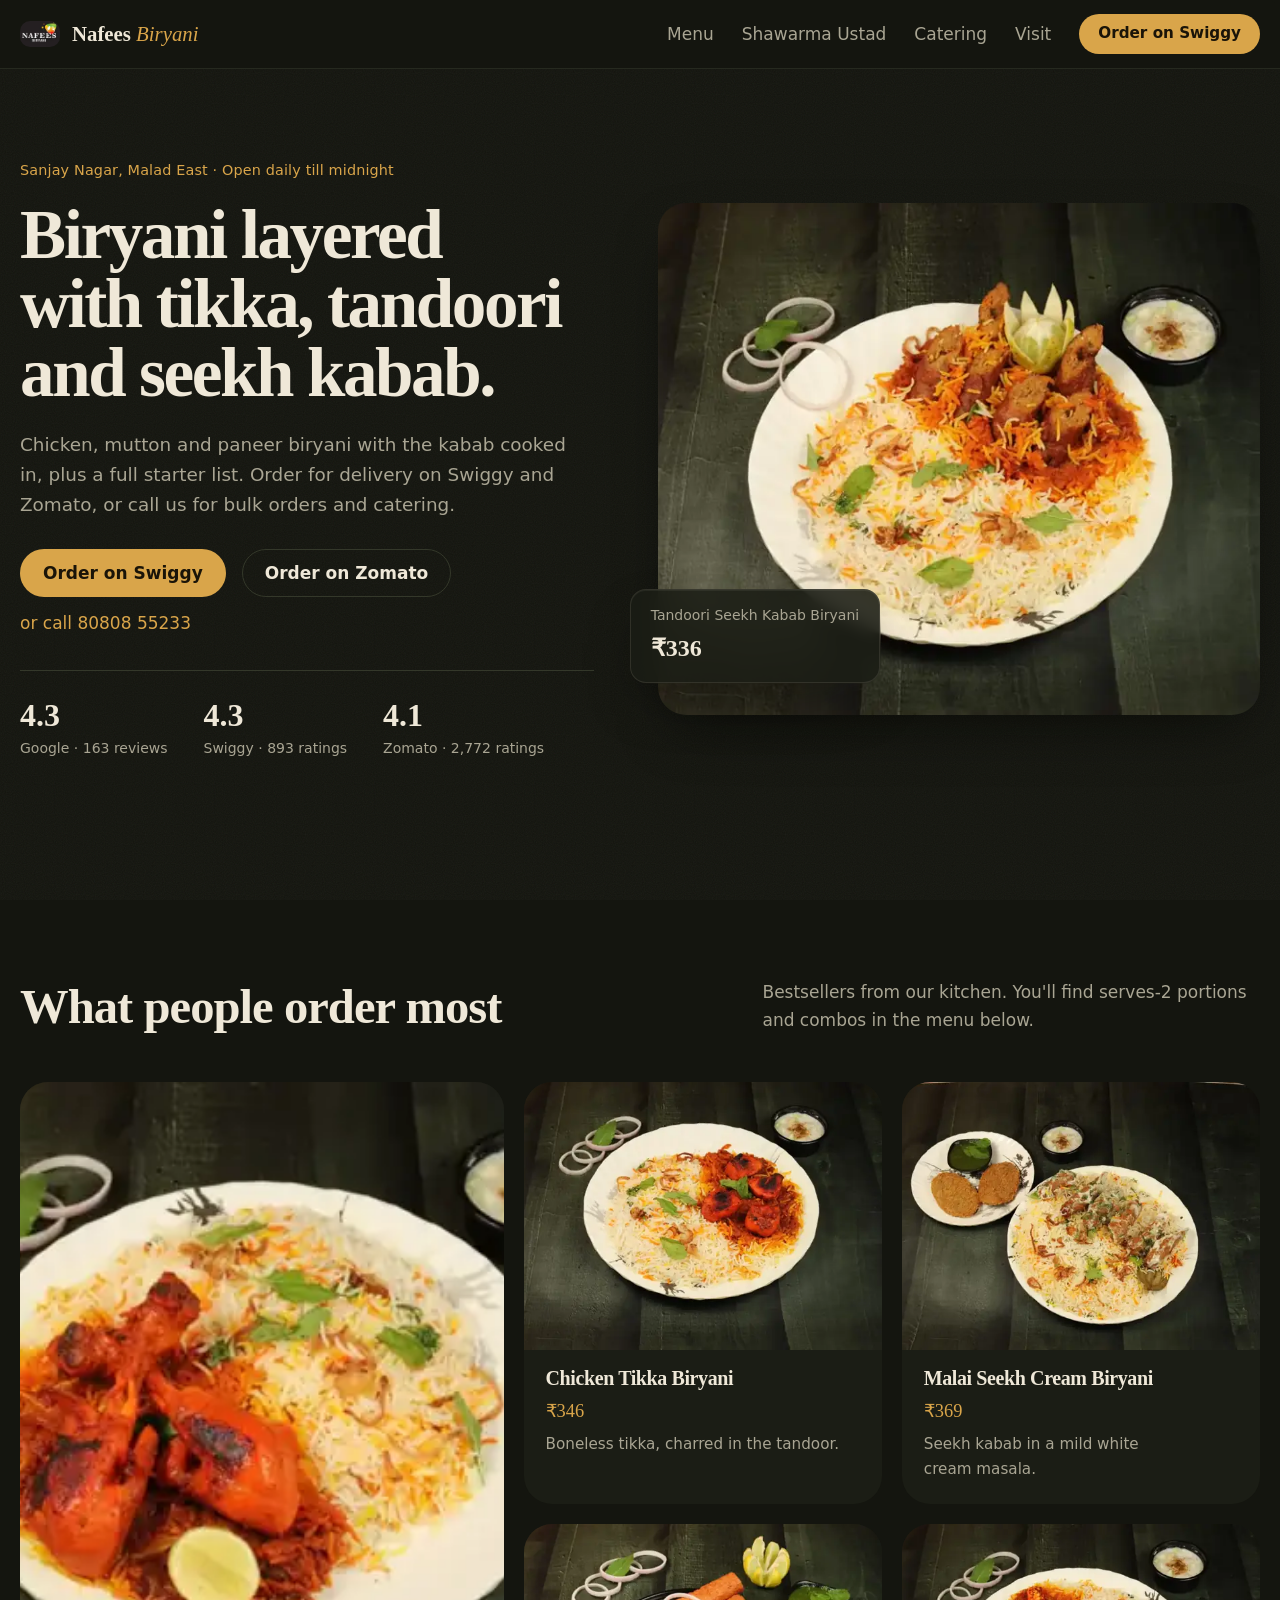
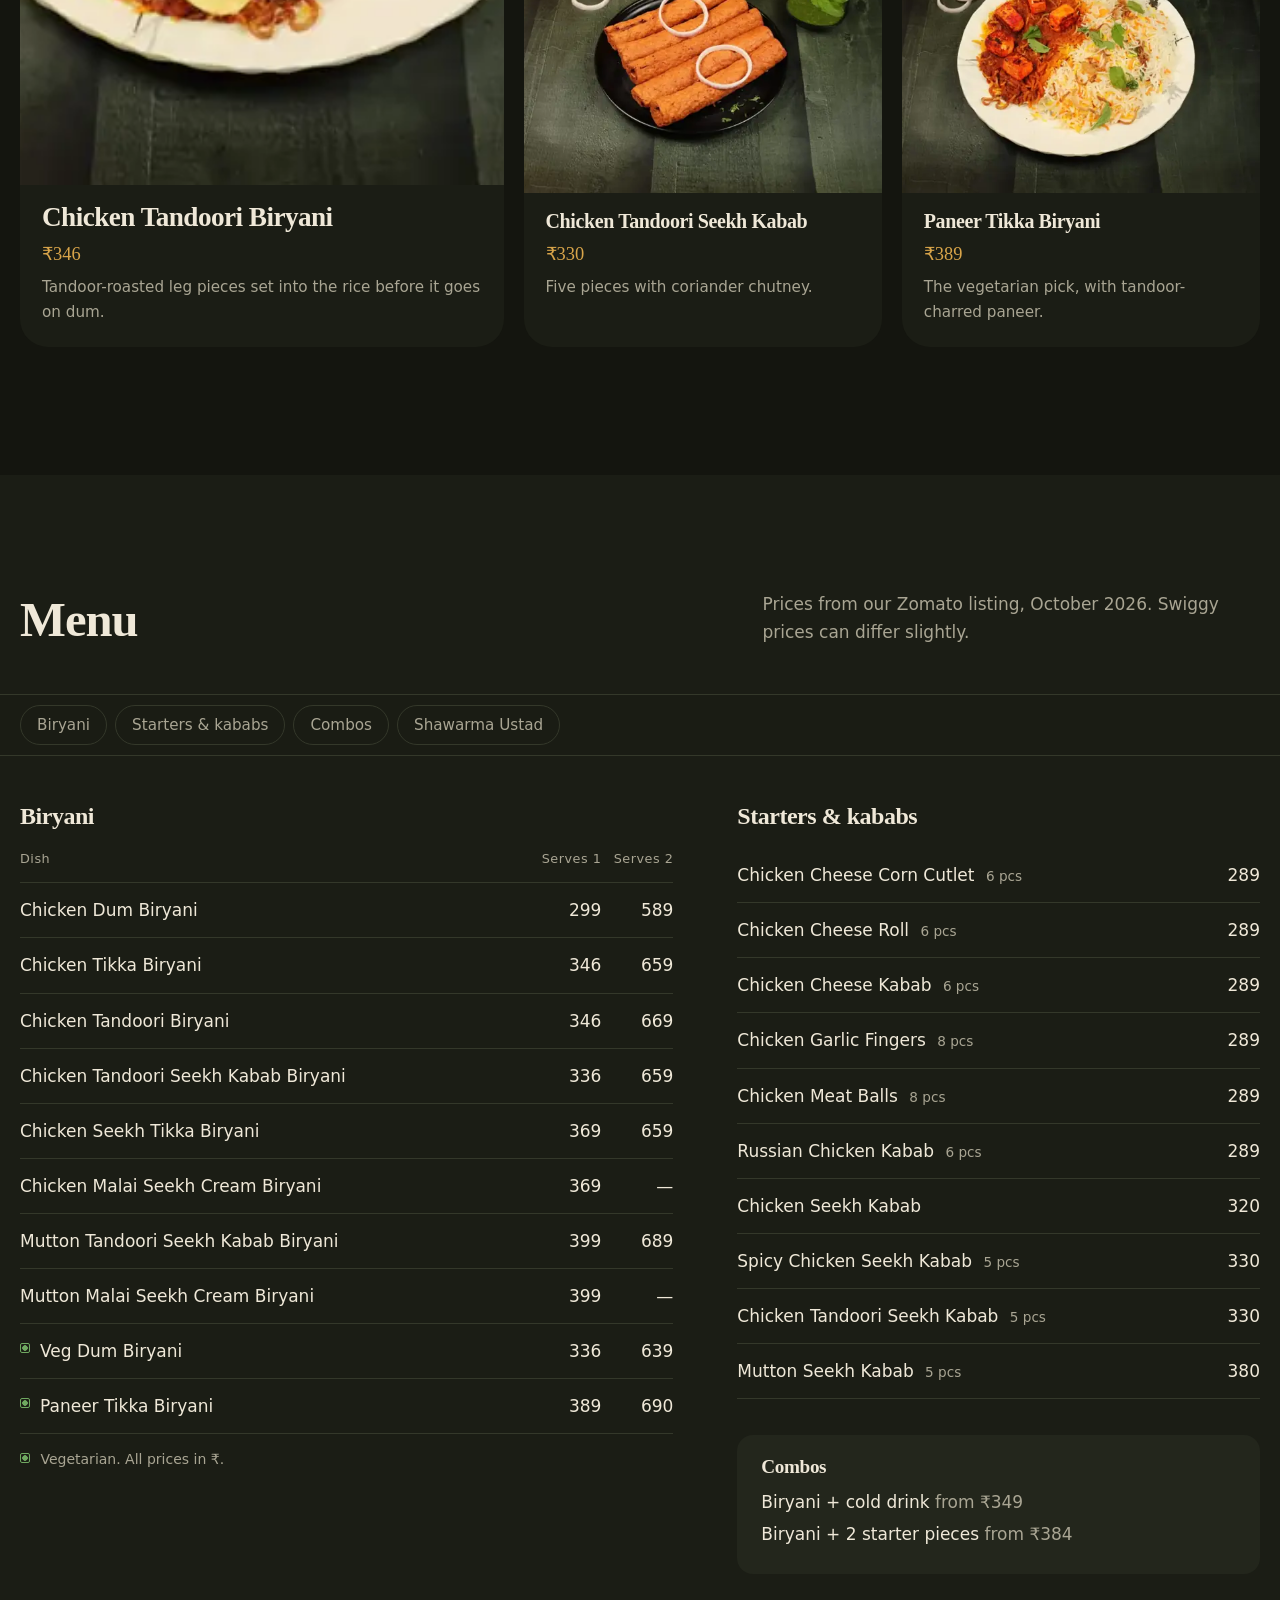
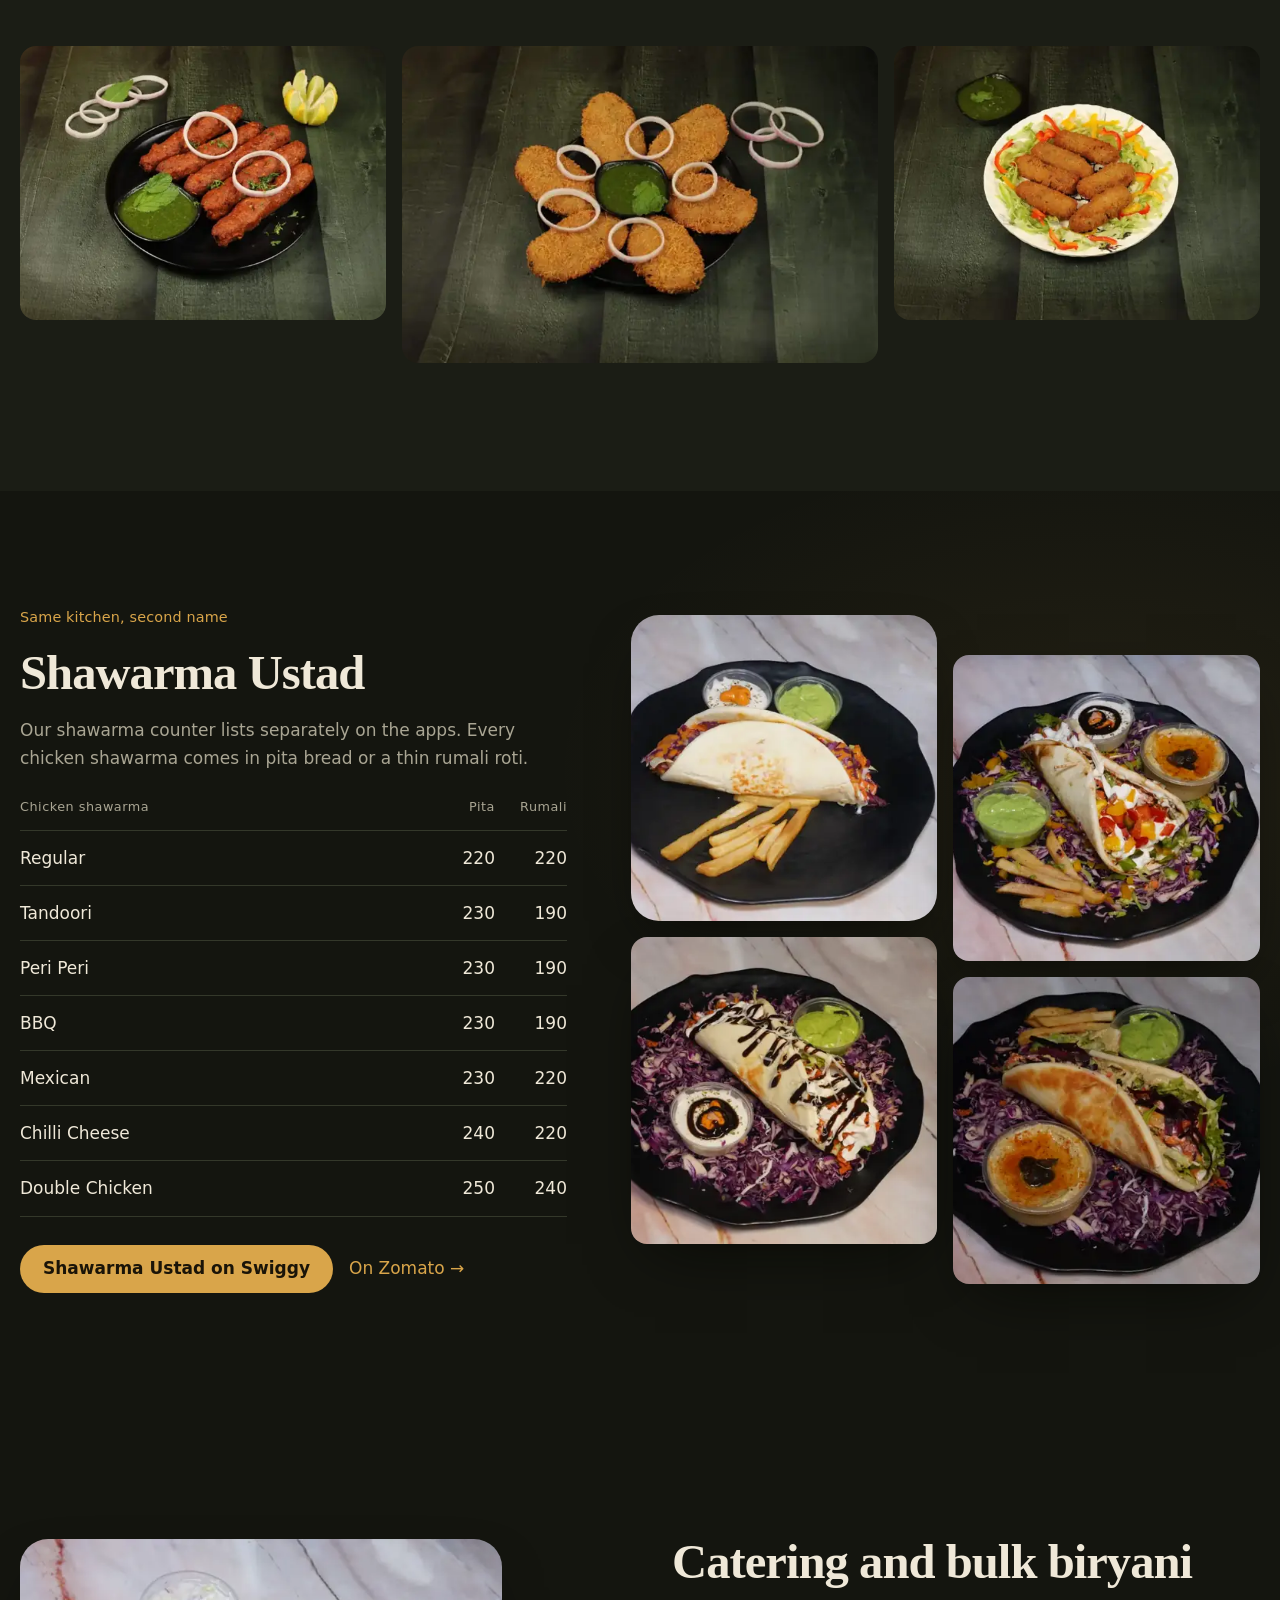
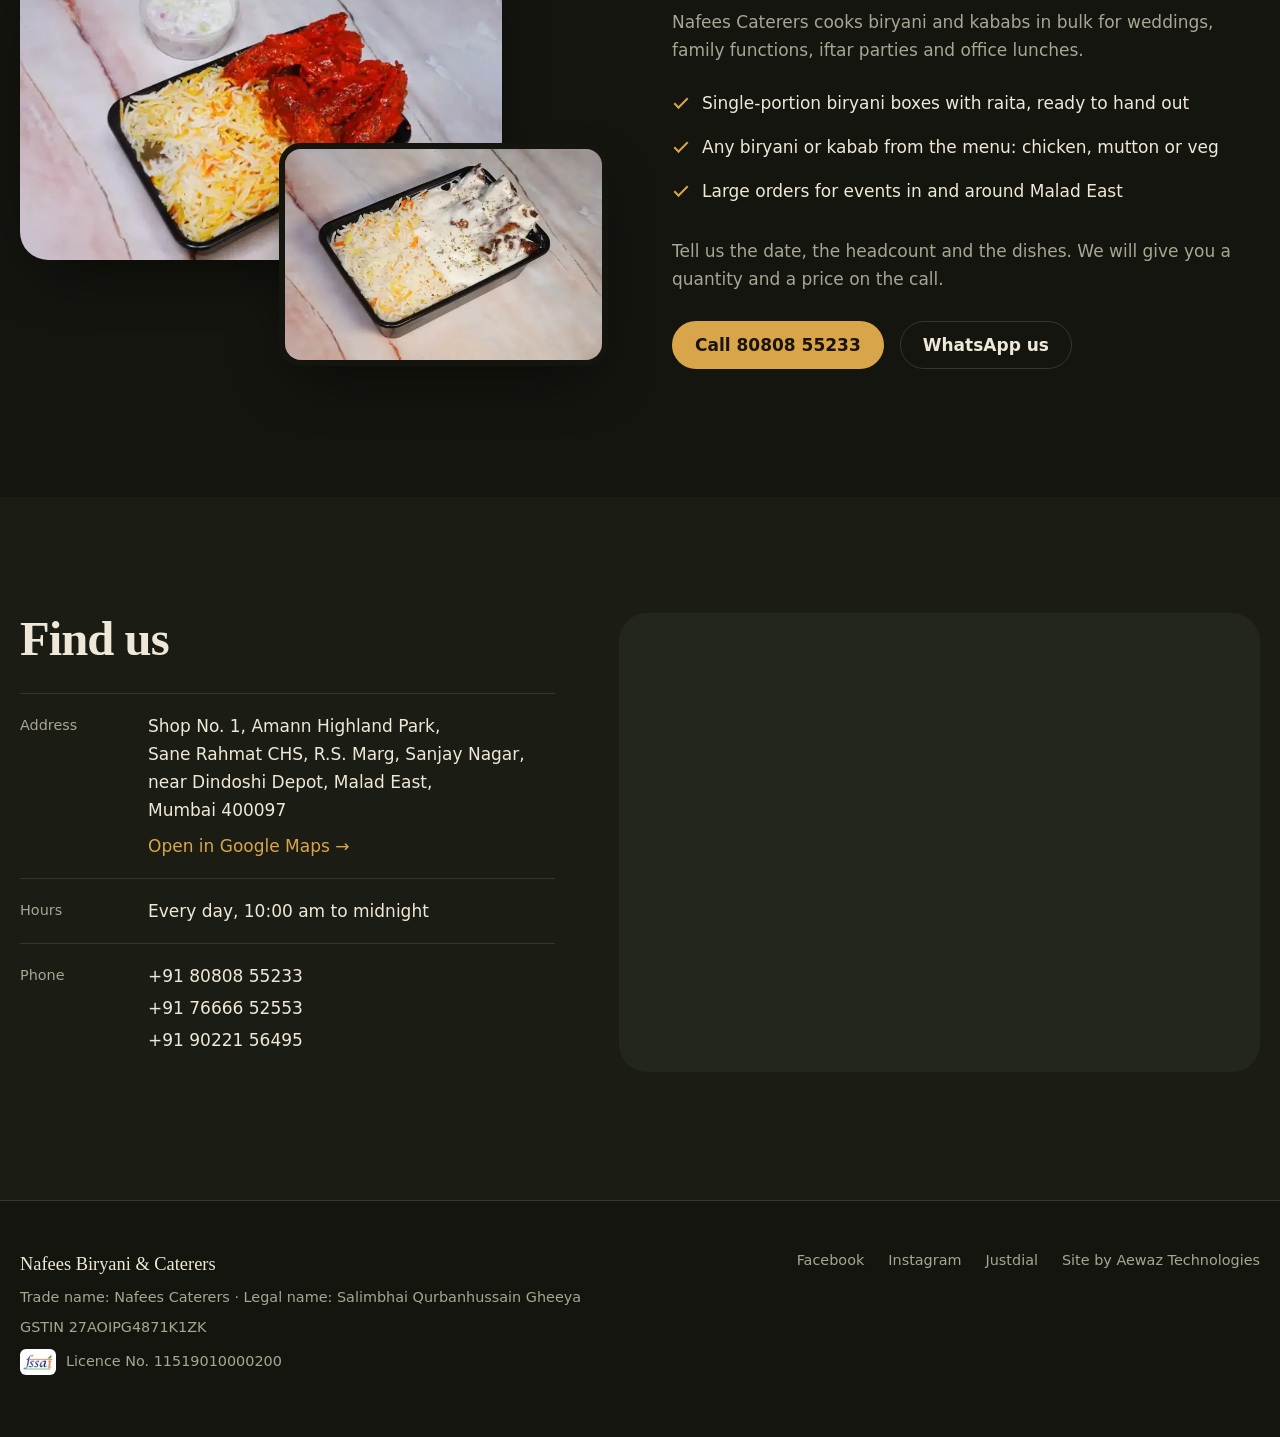
==== commit 89f9e578: "Add Instagram link to footer and schema" ====
--- a/index.html
+++ b/index.html
@@ -72,7 +72,8 @@
           "https://www.swiggy.com/city/mumbai/nafees-biryani-amann-highland-park-building-malad-east-rest111082",
           "https://www.zomato.com/mumbai/nafees-biryani-malad-east",
           "https://www.justdial.com/Mumbai/Nafees-Biryani-Malad-East/022PXX22-XX22-190201190206-Q3A3_BZDET",
-          "https://www.facebook.com/nafeesbiryanimumbai/"
+          "https://www.facebook.com/nafeesbiryanimumbai/",
+          "https://www.instagram.com/nafees__biryani/"
         ]
       },
       {
@@ -385,6 +386,7 @@
       </div>
       <div class="foot__links">
         <a href="https://www.facebook.com/nafeesbiryanimumbai/" target="_blank" rel="noopener">Facebook</a>
+        <a href="https://www.instagram.com/nafees__biryani/" target="_blank" rel="noopener">Instagram</a>
         <a href="https://www.justdial.com/Mumbai/Nafees-Biryani-Malad-East/022PXX22-XX22-190201190206-Q3A3_BZDET" target="_blank" rel="noopener">Justdial</a>
         <a href="https://aewaz.com/" target="_blank" rel="noopener">Site by Aewaz Technologies</a>
       </div>
@@ -394,6 +396,7 @@
   <!-- Mobile order bar -->
   <div class="order-bar" aria-label="Quick order">
     <a href="tel:+918080855233">Call</a>
+    <!-- Direct ordering (used in the past, pending confirmation): https://nafeesbiryani.dotpe.in/store/1/delivery -->
     <a href="https://www.zomato.com/mumbai/nafees-biryani-malad-east/order" target="_blank" rel="noopener">Zomato</a>
     <a class="is-primary" href="https://www.swiggy.com/city/mumbai/nafees-biryani-amann-highland-park-building-malad-east-rest111082" target="_blank" rel="noopener">Order on Swiggy</a>
   </div>
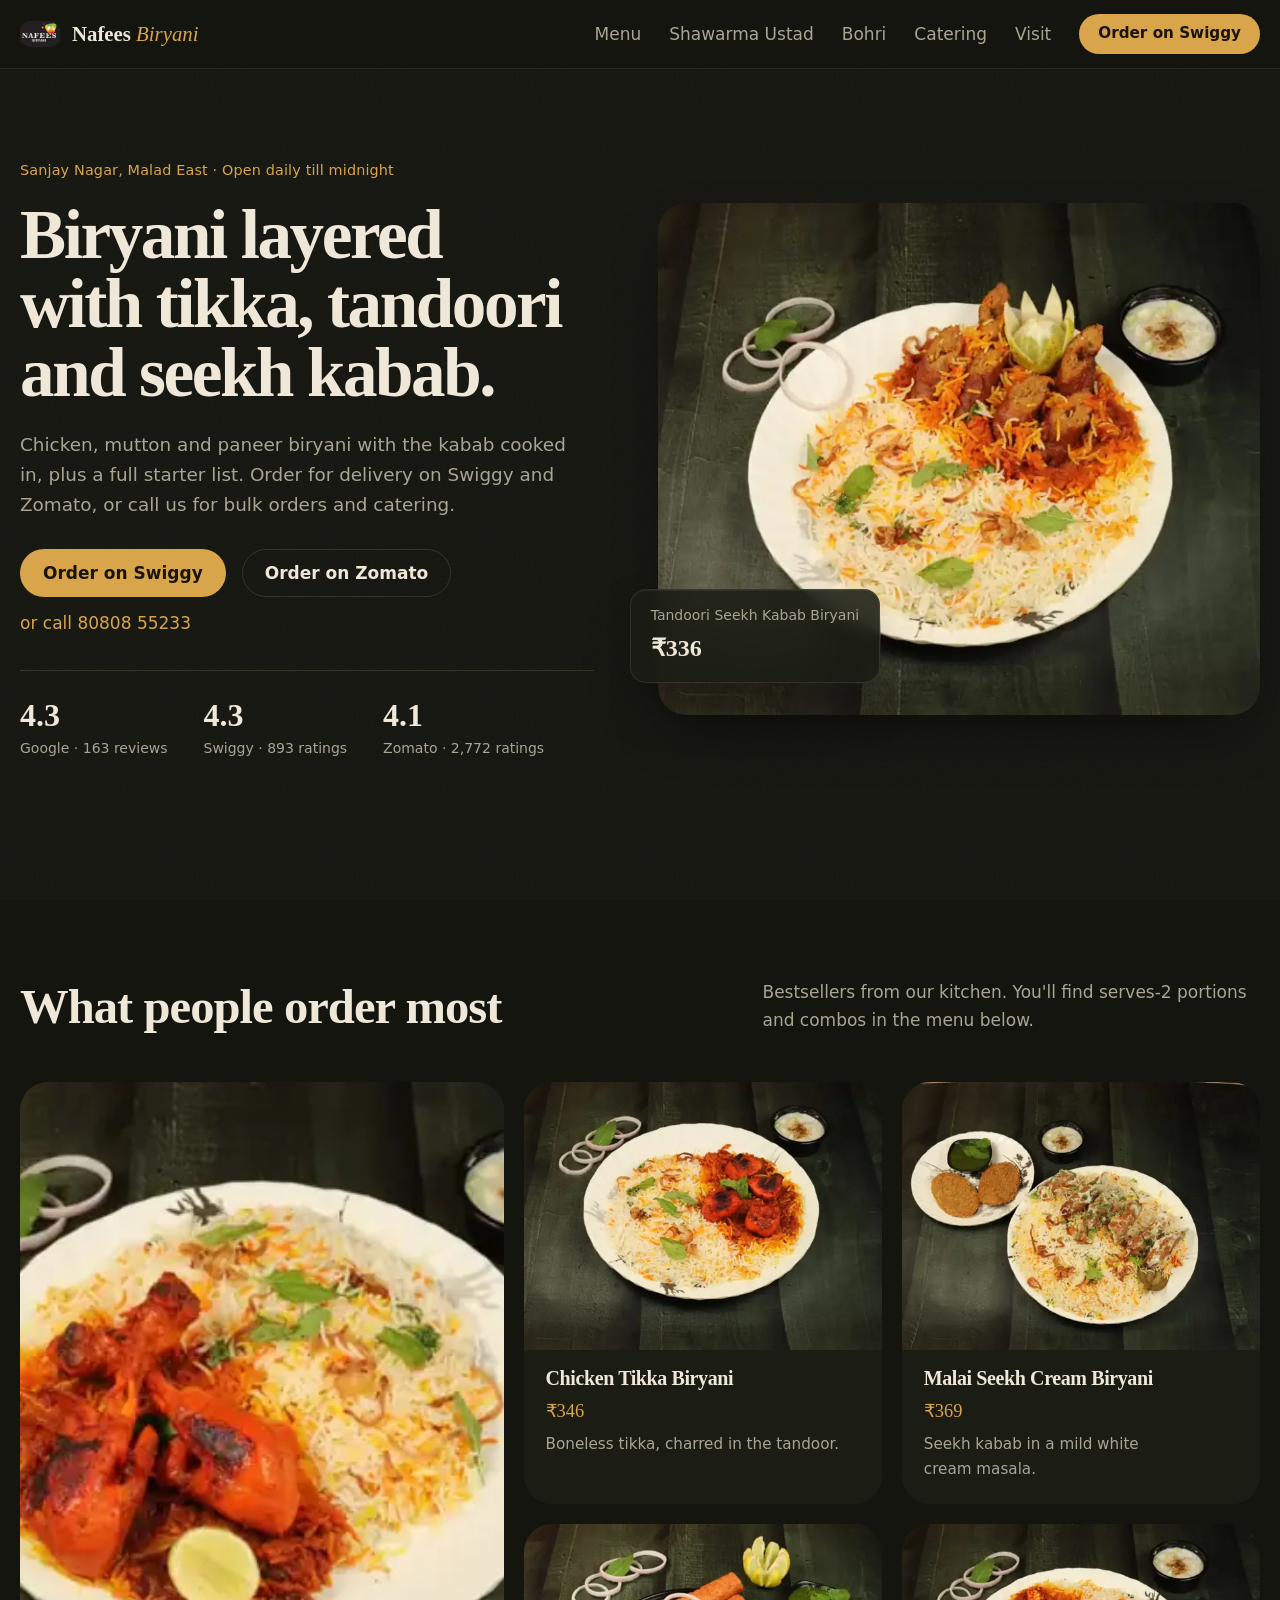
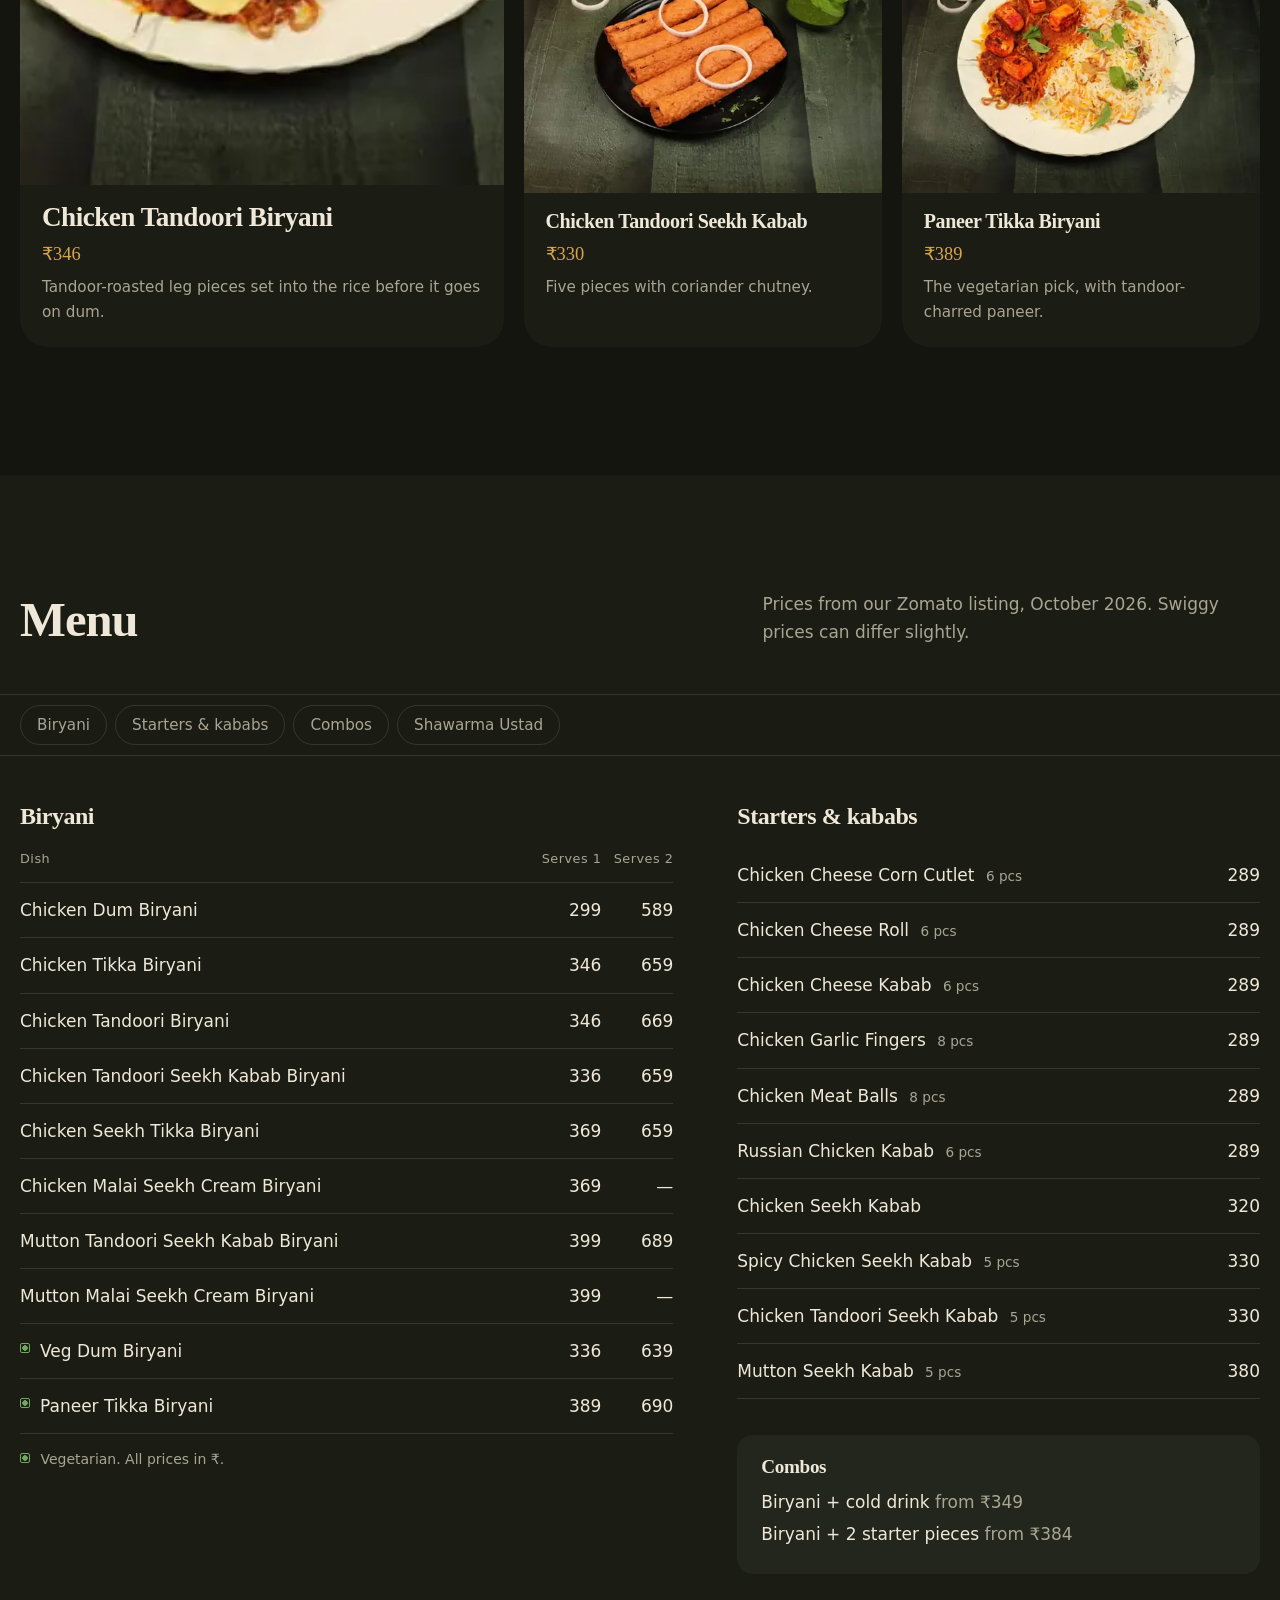
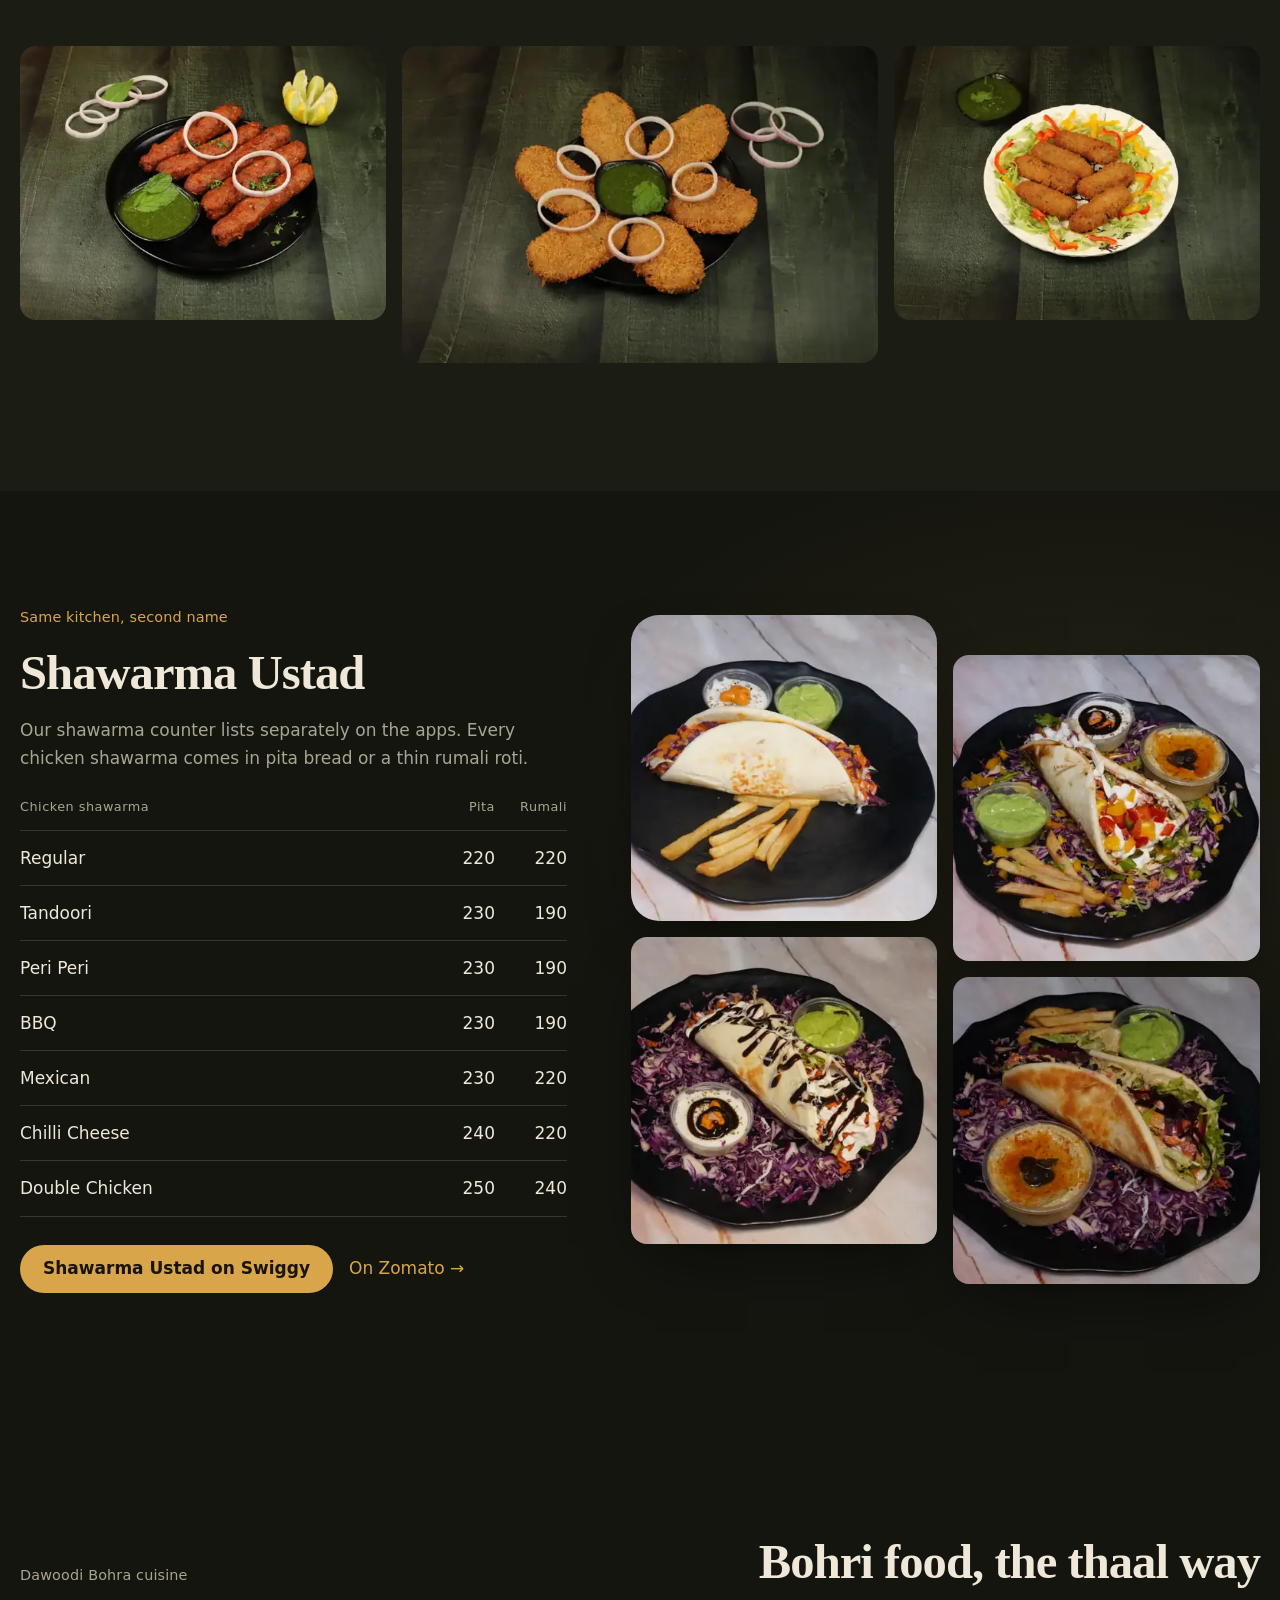
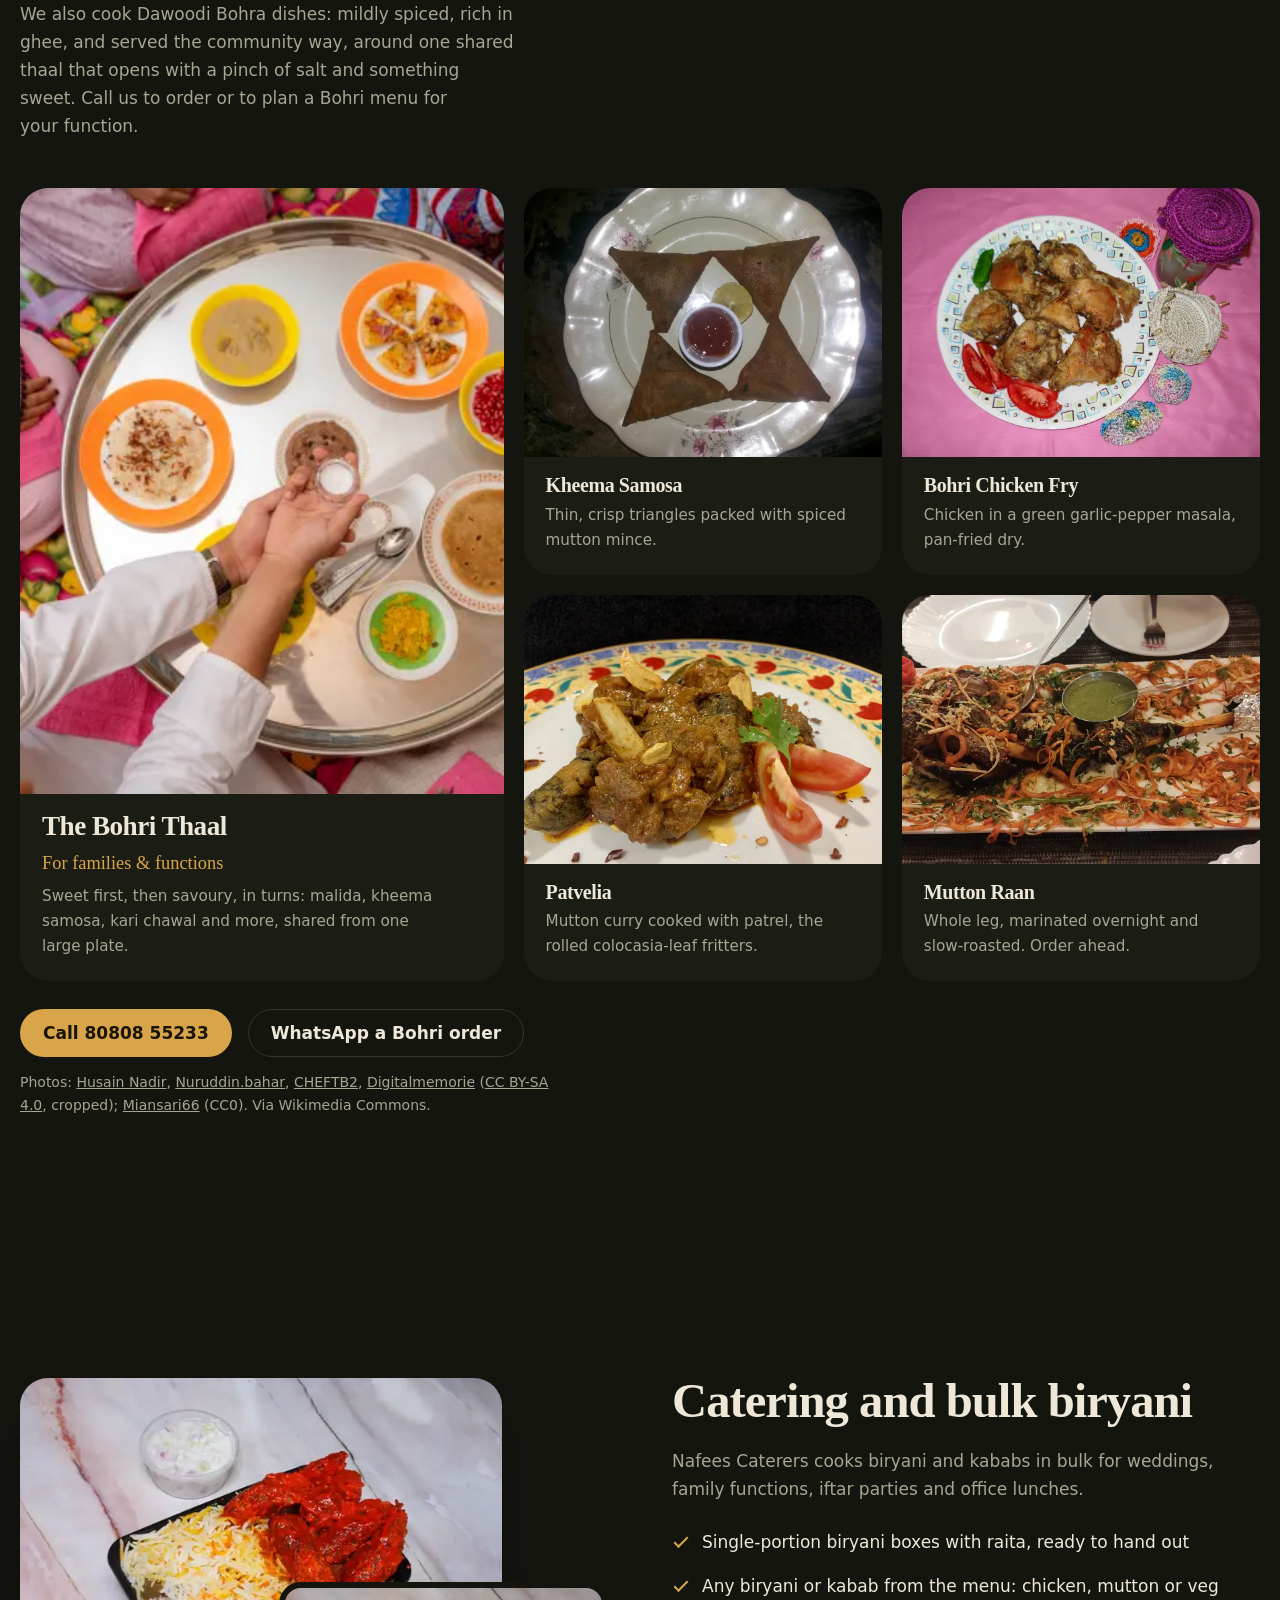
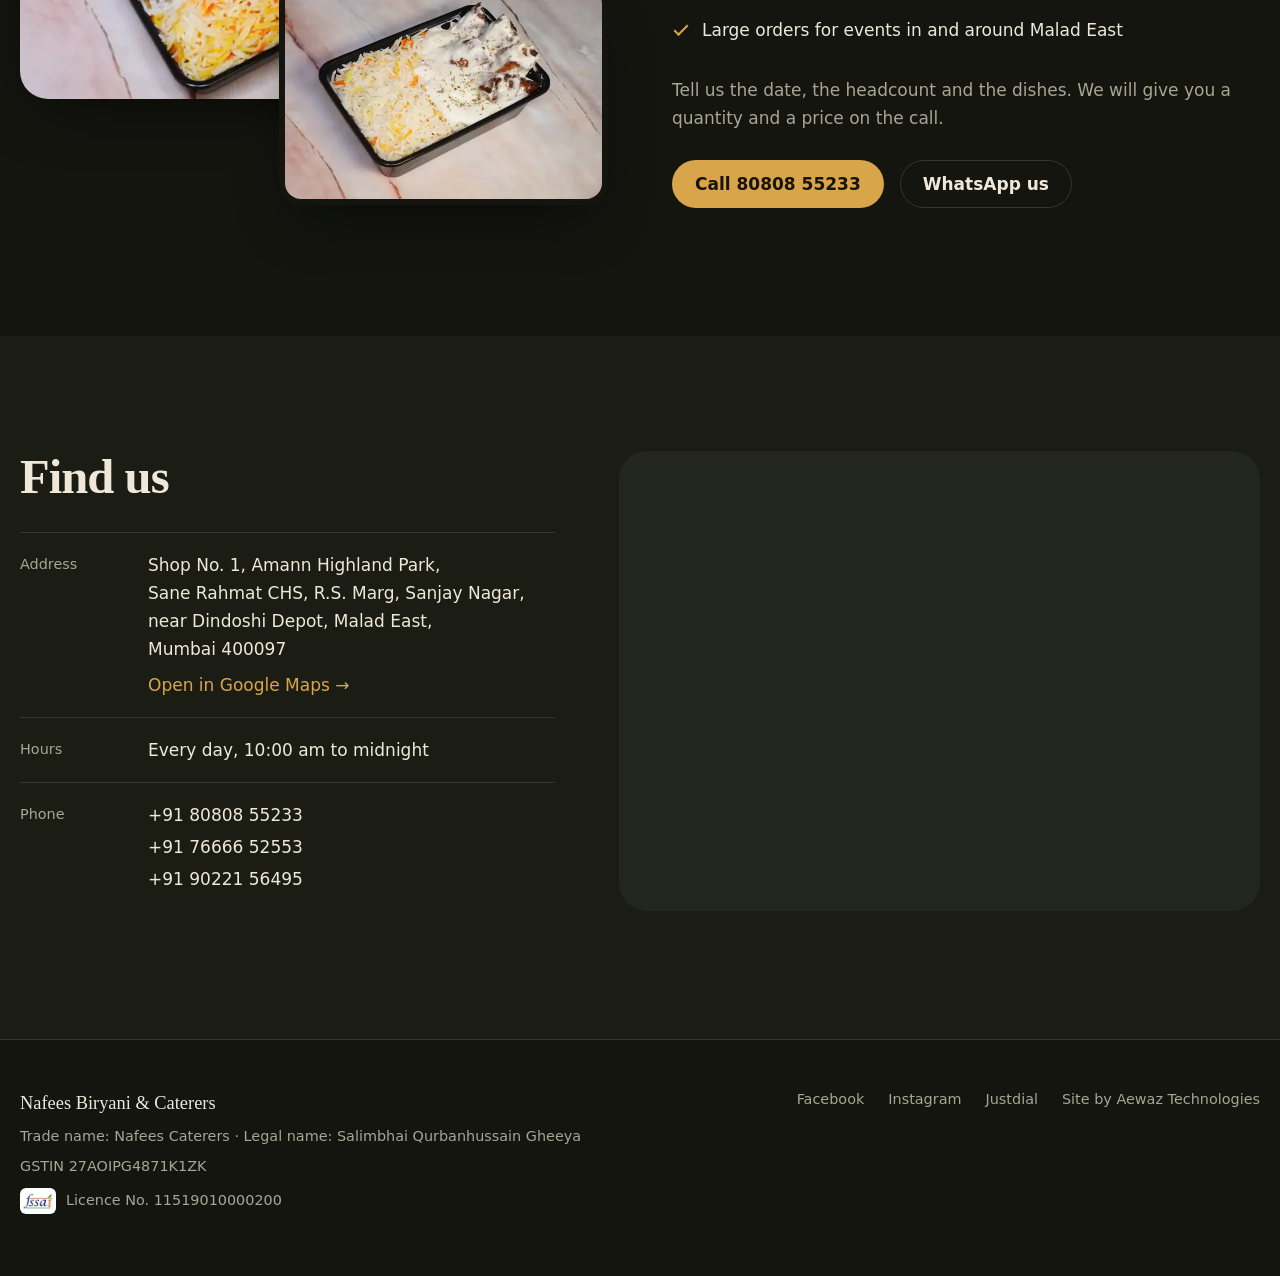
==== commit 625cb6a9: "Add Dawoodi Bohra cuisine section with HD photos Co-Authored-By: Claude Opus 5.5 <noreply@anthropic." ====
--- a/index.html
+++ b/index.html
@@ -13,7 +13,7 @@
   <meta property="og:type" content="restaurant.restaurant" />
   <meta property="og:site_name" content="Nafees Biryani &amp; Caterers" />
   <meta property="og:title" content="Nafees Biryani &amp; Caterers, Malad East" />
-  <meta property="og:description" content="Tikka, tandoori and seekh kabab biryani, kababs, and Shawarma Ustad rolls from one kitchen in Malad East, Mumbai." />
+  <meta property="og:description" content="Tikka, tandoori and seekh kabab biryani, kababs, and Shawarma Ustad rolls and Dawoodi Bohra food from one kitchen in Malad East, Mumbai." />
   <meta property="og:url" content="https://nafeesbiryani.in/" />
   <meta property="og:image" content="https://nafeesbiryani.in/images/food/og.jpg" />
   <meta property="og:image:width" content="1200" />
@@ -45,11 +45,12 @@
         "image": [
           "https://nafeesbiryani.in/images/food/og.jpg",
           "https://nafeesbiryani.in/images/food/chicken-tikka-biryani.webp",
-          "https://nafeesbiryani.in/images/food/tandoori-seekh-kabab.webp"
+          "https://nafeesbiryani.in/images/food/tandoori-seekh-kabab.webp",
+          "https://nafeesbiryani.in/images/food/bohra-thaal.webp"
         ],
         "telephone": "+91-80808-55233",
         "priceRange": "₹₹",
-        "servesCuisine": ["Biryani", "Mughlai", "North Indian", "Kebab", "Shawarma"],
+        "servesCuisine": ["Biryani", "Mughlai", "North Indian", "Kebab", "Shawarma", "Dawoodi Bohra", "Bohri"],
         "address": {
           "@type": "PostalAddress",
           "streetAddress": "Shop No. 1, Amann Highland Park, Sane Rahmat CHS, R.S. Marg, Sanjay Nagar, near Dindoshi Depot",
@@ -119,6 +120,7 @@
       <nav id="nav" class="nav" aria-label="Main">
         <a href="#menu">Menu</a>
         <a href="#shawarma-ustad">Shawarma Ustad</a>
+        <a href="#bohri">Bohri</a>
         <a href="#catering">Catering</a>
         <a href="#visit">Visit</a>
         <a class="btn btn--sm" href="https://www.swiggy.com/city/mumbai/nafees-biryani-amann-highland-park-building-malad-east-rest111082" target="_blank" rel="noopener">Order on Swiggy</a>
@@ -318,6 +320,60 @@
       </div>
     </section>
 
+    <!-- ============ Dawoodi Bohra ============= -->
+    <section id="bohri" class="section" aria-labelledby="bohri-h">
+      <div class="wrap">
+        <div class="section__head reveal">
+          <p class="eyebrow">Dawoodi Bohra cuisine</p>
+          <h2 id="bohri-h">Bohri food, the thaal way</h2>
+          <p>We also cook Dawoodi Bohra dishes: mildly spiced, rich in ghee, and served the community way, around one shared thaal that opens with a pinch of salt and something sweet. Call us to order or to plan a Bohri menu for your function.</p>
+        </div>
+        <div class="bento reveal">
+          <article class="dish dish--lg">
+            <img src="images/food/bohra-thaal.webp" srcset="images/food/bohra-thaal-600w.webp 600w, images/food/bohra-thaal.webp 1600w" sizes="(max-width: 640px) 300px, (max-width: 1120px) 100vw, 480px" width="1600" height="1067" loading="lazy" alt="A steel thaal set with small bowls of soup, samosas, pomegranate and sweets, with hands reaching in" />
+            <div class="dish__body">
+              <h3>The Bohri Thaal</h3>
+              <p>Sweet first, then savoury, in turns: malida, kheema samosa, kari chawal and more, shared from one large plate.</p>
+              <span class="price">For families &amp; functions</span>
+            </div>
+          </article>
+          <article class="dish">
+            <img src="images/food/bohra-keema-samosa.webp" srcset="images/food/bohra-keema-samosa-600w.webp 600w, images/food/bohra-keema-samosa.webp 1600w" sizes="(max-width: 640px) 300px, (max-width: 1120px) 50vw, 360px" width="1600" height="1067" loading="lazy" alt="Four triangular Bohra keema samosas around a bowl of red chutney and a lemon" />
+            <div class="dish__body">
+              <h3>Kheema Samosa</h3>
+              <p>Thin, crisp triangles packed with spiced mutton mince.</p>
+            </div>
+          </article>
+          <article class="dish">
+            <img src="images/food/bohri-chicken-fry.webp" srcset="images/food/bohri-chicken-fry-600w.webp 600w, images/food/bohri-chicken-fry.webp 1600w" sizes="(max-width: 640px) 300px, (max-width: 1120px) 50vw, 360px" width="1600" height="1067" loading="lazy" alt="Bohri chicken fry pieces on a plate with tomato slices and a green chilli" />
+            <div class="dish__body">
+              <h3>Bohri Chicken Fry</h3>
+              <p>Chicken in a green garlic-pepper masala, pan-fried dry.</p>
+            </div>
+          </article>
+          <article class="dish">
+            <img src="images/food/bohra-patvelia.webp" srcset="images/food/bohra-patvelia-600w.webp 600w, images/food/bohra-patvelia.webp 1600w" sizes="(max-width: 640px) 300px, (max-width: 1120px) 50vw, 360px" width="1600" height="1067" loading="lazy" alt="Bohri patvelia, mutton curry with patrel rolls and fried garlic, on a floral plate" />
+            <div class="dish__body">
+              <h3>Patvelia</h3>
+              <p>Mutton curry cooked with patrel, the rolled colocasia-leaf fritters.</p>
+            </div>
+          </article>
+          <article class="dish">
+            <img src="images/food/bohri-raan.webp" srcset="images/food/bohri-raan-600w.webp 600w, images/food/bohri-raan.webp 1600w" sizes="(max-width: 640px) 300px, (max-width: 1120px) 50vw, 360px" width="1600" height="1067" loading="lazy" alt="Whole roast mutton leg on a platter with green chutney and fried onions" />
+            <div class="dish__body">
+              <h3>Mutton Raan</h3>
+              <p>Whole leg, marinated overnight and slow-roasted. Order ahead.</p>
+            </div>
+          </article>
+        </div>
+        <div class="hero__cta reveal">
+          <a class="btn" href="tel:+918080855233">Call 80808 55233</a>
+          <a class="btn btn--ghost" href="https://wa.me/918080855233?text=Hi%2C%20I%20want%20to%20order%20Bohri%20food." target="_blank" rel="noopener">WhatsApp a Bohri order</a>
+        </div>
+        <p class="note">Photos: <a href="https://commons.wikimedia.org/wiki/File:Dawoodi_Bohra_traditional_thaal.jpg" target="_blank" rel="noopener">Husain Nadir</a>, <a href="https://commons.wikimedia.org/wiki/File:Bohra_Style_Keema_Samosa.jpg" target="_blank" rel="noopener">Nuruddin.bahar</a>, <a href="https://commons.wikimedia.org/wiki/File:Dawoodi_Bohra_Patvelia.jpg" target="_blank" rel="noopener">CHEFTB2</a>, <a href="https://commons.wikimedia.org/wiki/File:Mutton_Leg_Or_Raan.jpg" target="_blank" rel="noopener">Digitalmemorie</a> (<a href="https://creativecommons.org/licenses/by-sa/4.0/" target="_blank" rel="noopener">CC BY-SA 4.0</a>, cropped); <a href="https://commons.wikimedia.org/wiki/File:Bohri_Chicken_Fry.JPG" target="_blank" rel="noopener">Miansari66</a> (CC0). Via Wikimedia Commons.</p>
+      </div>
+    </section>
+
     <!-- ============ Catering ============= -->
     <section id="catering" class="section" aria-labelledby="cat-h">
       <div class="wrap cat__grid">
--- a/css/site.css
+++ b/css/site.css
@@ -334,3 +334,4 @@
 .js .reveal { opacity: 0; transform: translateY(24px); transition: opacity .7s cubic-bezier(.2, .7, .2, 1), transform .7s cubic-bezier(.2, .7, .2, 1); }
 .js .reveal.is-in { opacity: 1; transform: none; }
 @media (prefers-reduced-motion: reduce) { .js .reveal { opacity: 1; transform: none; } }
+#bohri .bento + .hero__cta { margin-top: 28px; }
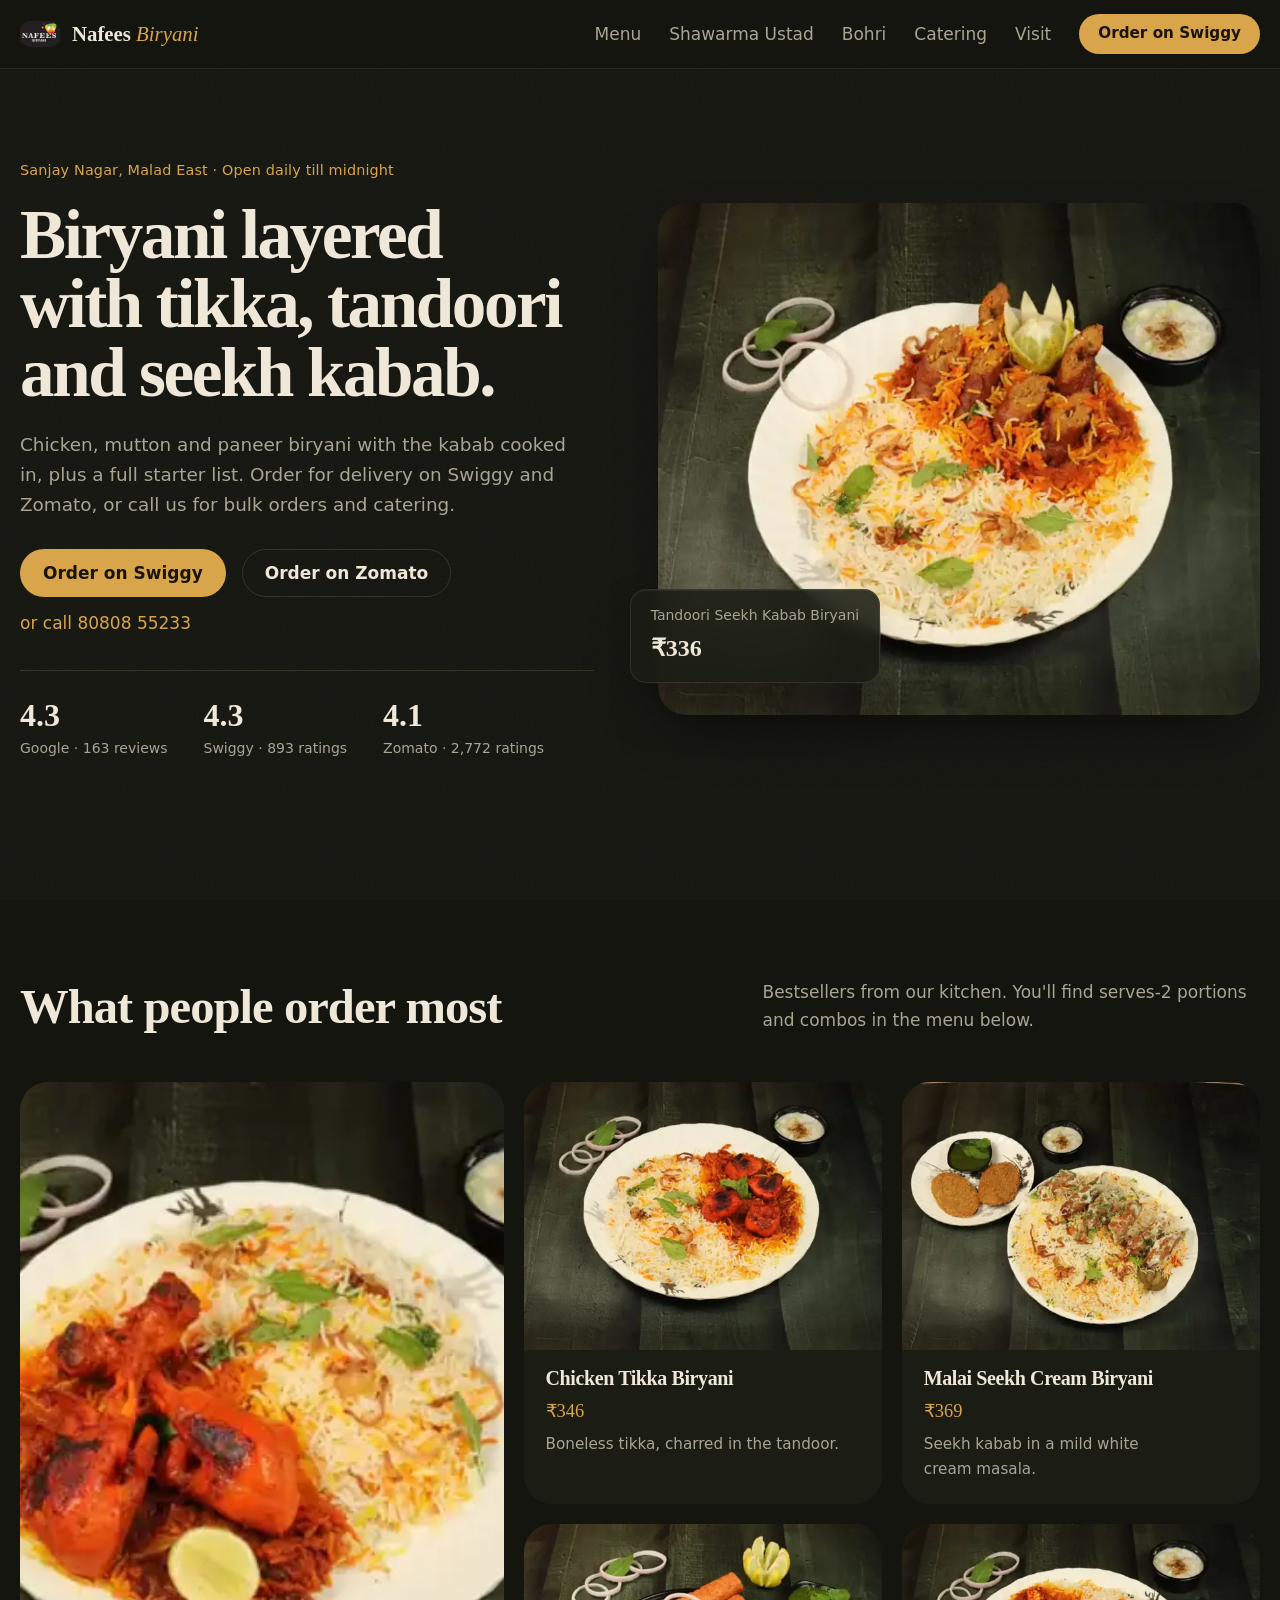
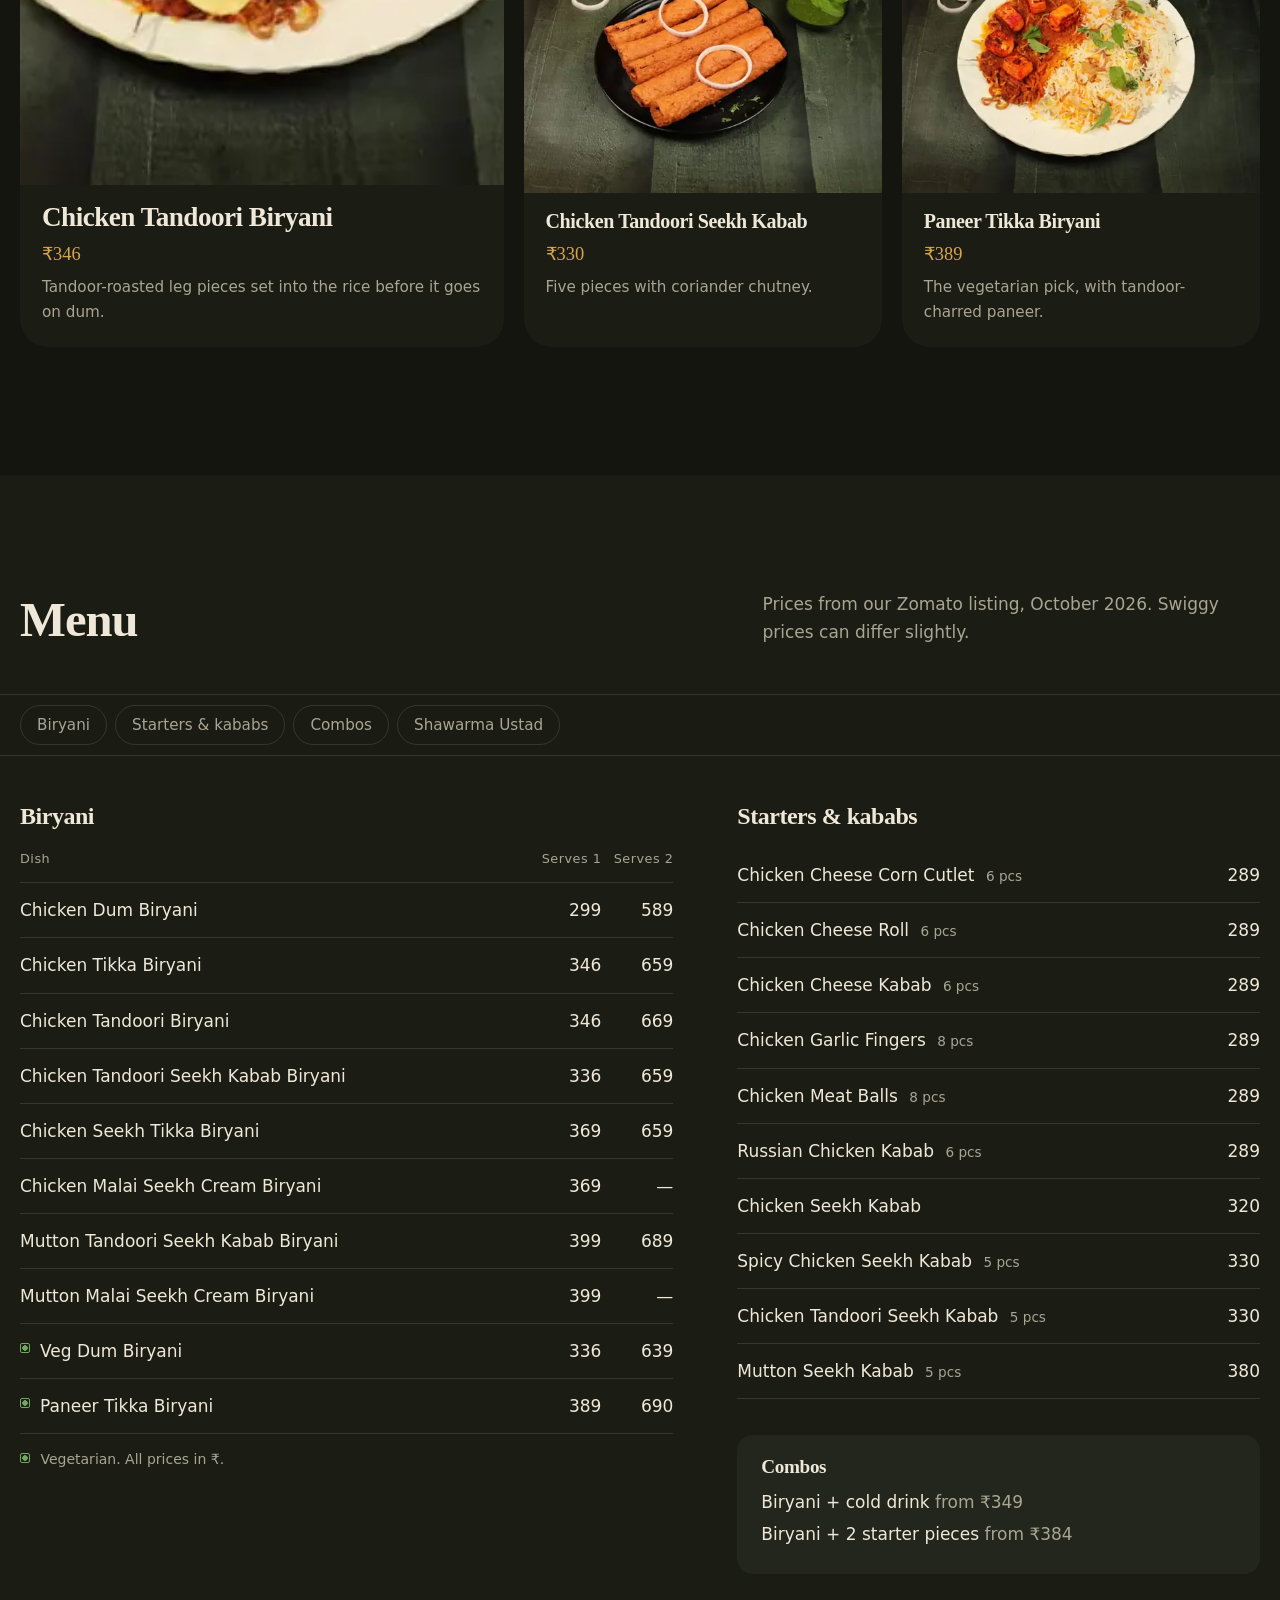
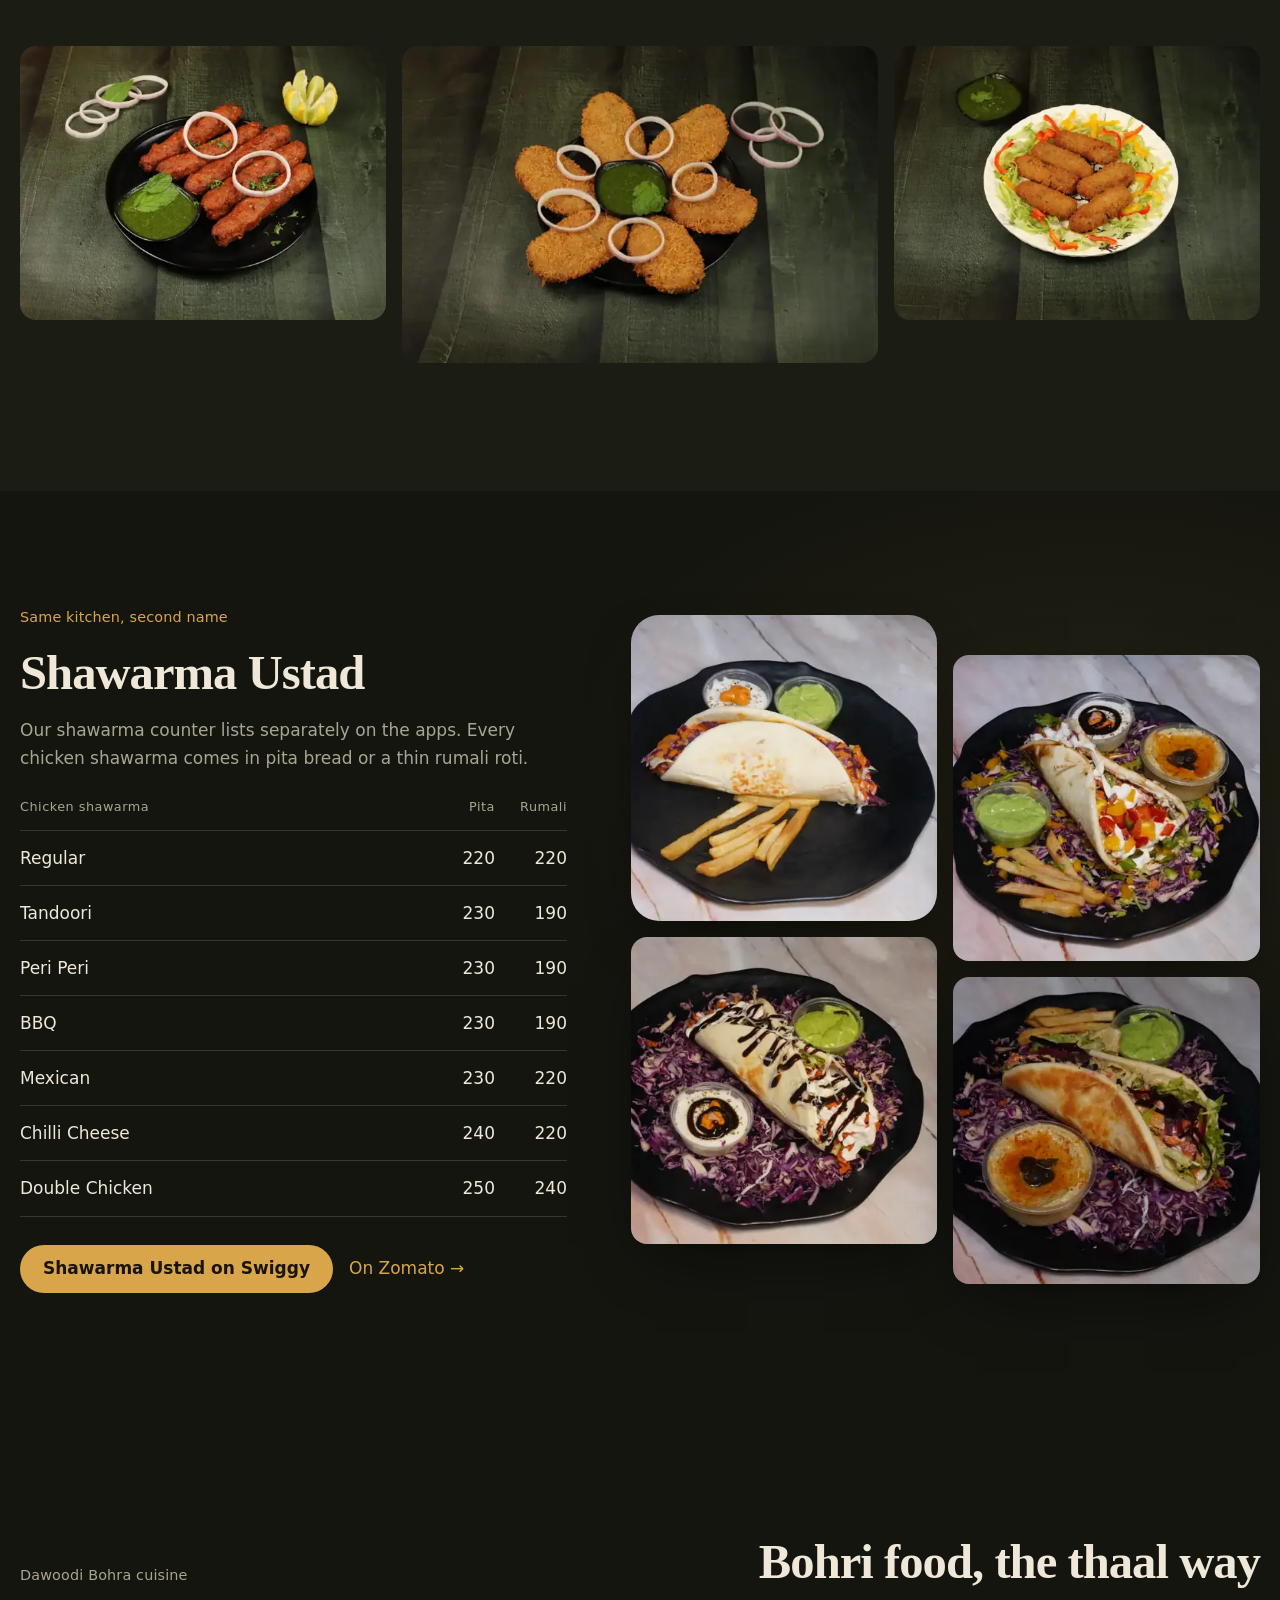
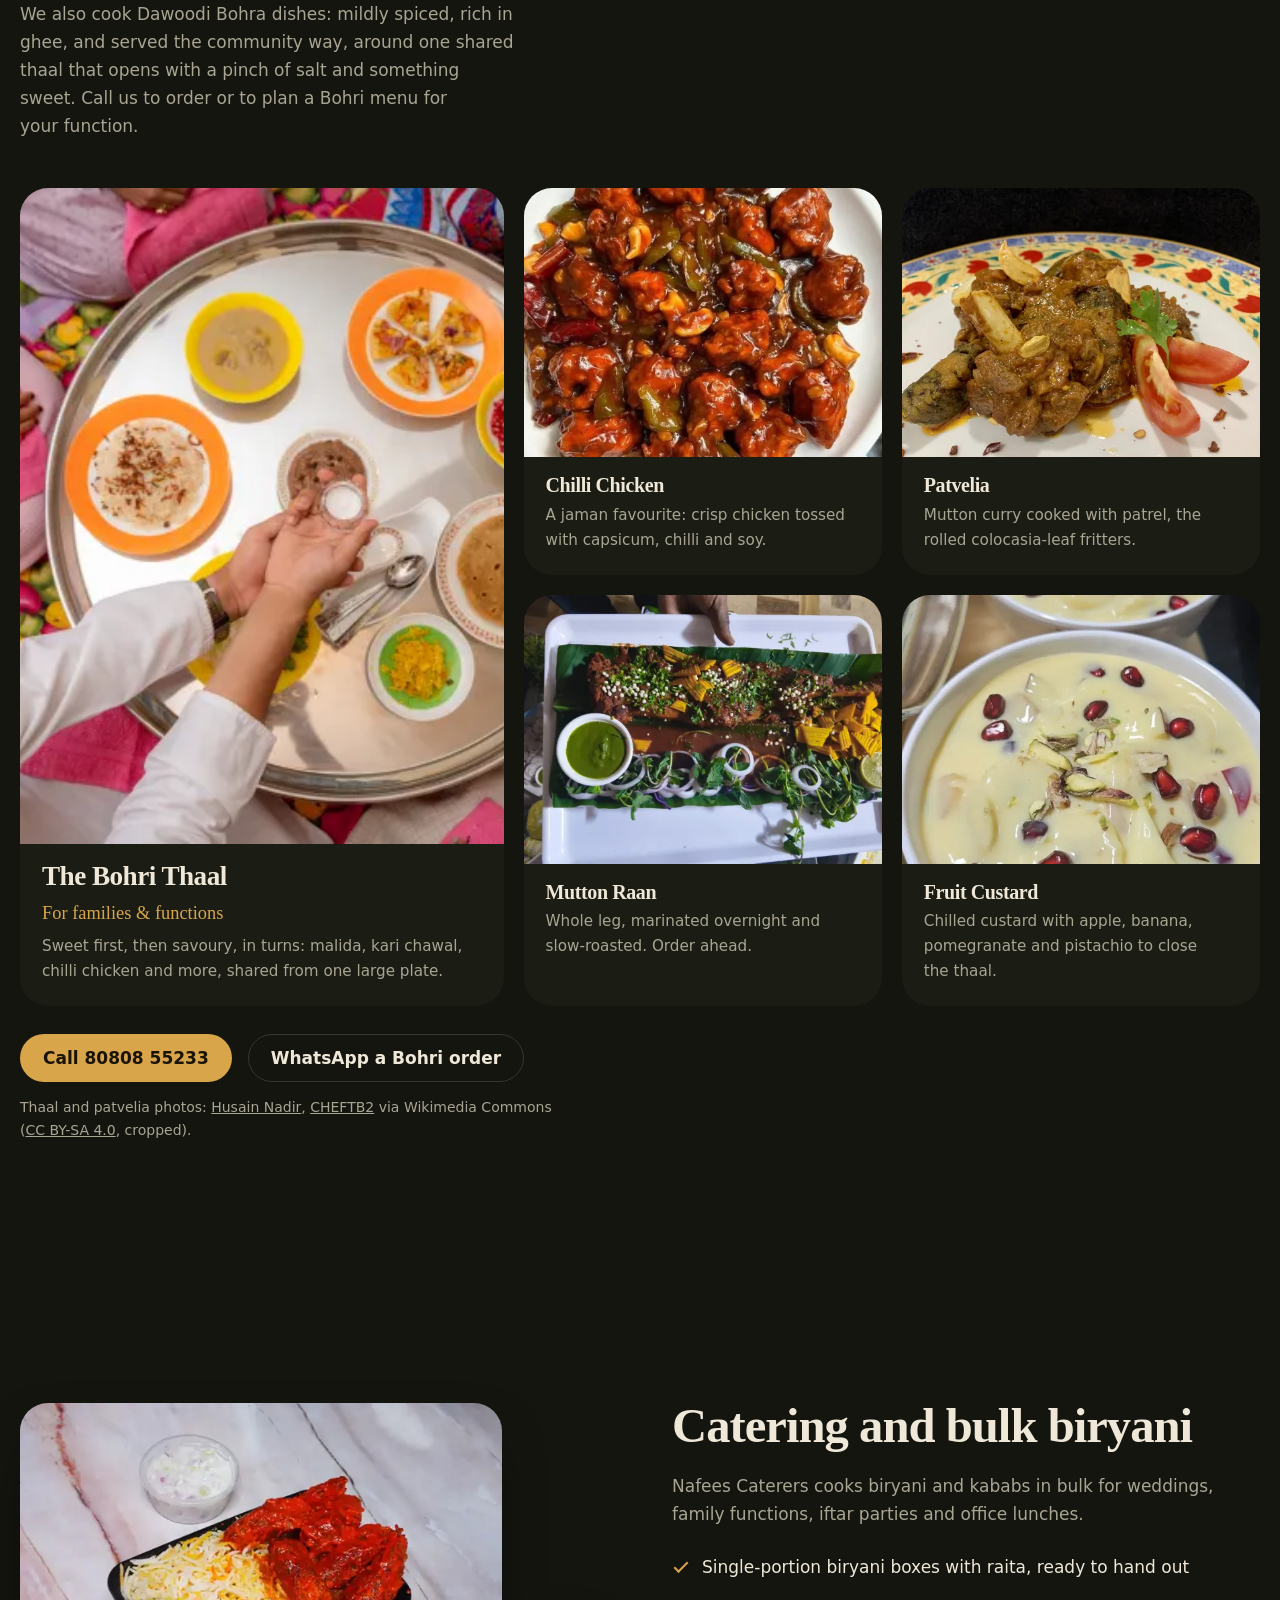
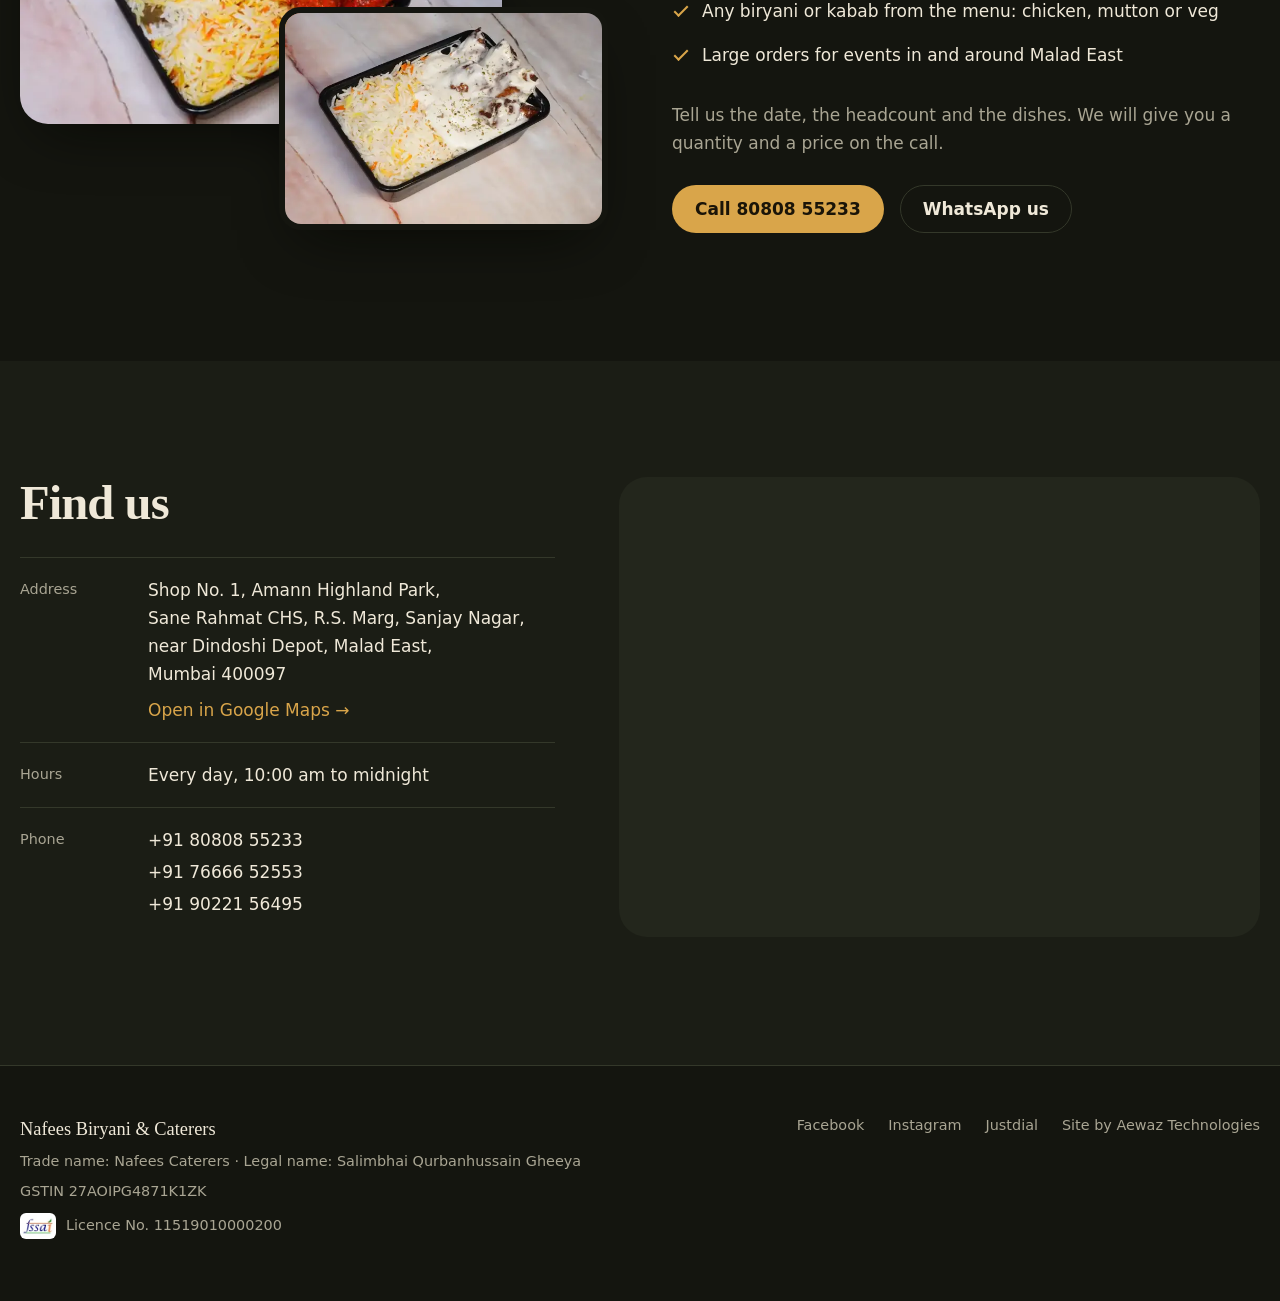
==== commit 622e9fe8: "Swap Bohri dishes for chilli chicken, raan and fruit custard; SEO image names Co-Authored-By: Claude" ====
--- a/index.html
+++ b/index.html
@@ -46,7 +46,7 @@
           "https://nafeesbiryani.in/images/food/og.jpg",
           "https://nafeesbiryani.in/images/food/chicken-tikka-biryani.webp",
           "https://nafeesbiryani.in/images/food/tandoori-seekh-kabab.webp",
-          "https://nafeesbiryani.in/images/food/bohra-thaal.webp"
+          "https://nafeesbiryani.in/images/food/bohri-thaal-dawoodi-bohra.webp"
         ],
         "telephone": "+91-80808-55233",
         "priceRange": "₹₹",
@@ -330,39 +330,39 @@
         </div>
         <div class="bento reveal">
           <article class="dish dish--lg">
-            <img src="images/food/bohra-thaal.webp" srcset="images/food/bohra-thaal-600w.webp 600w, images/food/bohra-thaal.webp 1600w" sizes="(max-width: 640px) 300px, (max-width: 1120px) 100vw, 480px" width="1600" height="1067" loading="lazy" alt="A steel thaal set with small bowls of soup, samosas, pomegranate and sweets, with hands reaching in" />
+            <img src="images/food/bohri-thaal-dawoodi-bohra.webp" srcset="images/food/bohri-thaal-dawoodi-bohra-600w.webp 600w, images/food/bohri-thaal-dawoodi-bohra.webp 1600w" sizes="(max-width: 640px) 300px, (max-width: 1120px) 100vw, 480px" width="1600" height="1067" loading="lazy" alt="Dawoodi Bohra thaal set with small bowls of soup, samosas, pomegranate and sweets, with hands reaching in" />
             <div class="dish__body">
               <h3>The Bohri Thaal</h3>
-              <p>Sweet first, then savoury, in turns: malida, kheema samosa, kari chawal and more, shared from one large plate.</p>
+              <p>Sweet first, then savoury, in turns: malida, kari chawal, chilli chicken and more, shared from one large plate.</p>
               <span class="price">For families &amp; functions</span>
             </div>
           </article>
           <article class="dish">
-            <img src="images/food/bohra-keema-samosa.webp" srcset="images/food/bohra-keema-samosa-600w.webp 600w, images/food/bohra-keema-samosa.webp 1600w" sizes="(max-width: 640px) 300px, (max-width: 1120px) 50vw, 360px" width="1600" height="1067" loading="lazy" alt="Four triangular Bohra keema samosas around a bowl of red chutney and a lemon" />
-            <div class="dish__body">
-              <h3>Kheema Samosa</h3>
-              <p>Thin, crisp triangles packed with spiced mutton mince.</p>
-            </div>
-          </article>
-          <article class="dish">
-            <img src="images/food/bohri-chicken-fry.webp" srcset="images/food/bohri-chicken-fry-600w.webp 600w, images/food/bohri-chicken-fry.webp 1600w" sizes="(max-width: 640px) 300px, (max-width: 1120px) 50vw, 360px" width="1600" height="1067" loading="lazy" alt="Bohri chicken fry pieces on a plate with tomato slices and a green chilli" />
-            <div class="dish__body">
-              <h3>Bohri Chicken Fry</h3>
-              <p>Chicken in a green garlic-pepper masala, pan-fried dry.</p>
-            </div>
-          </article>
-          <article class="dish">
-            <img src="images/food/bohra-patvelia.webp" srcset="images/food/bohra-patvelia-600w.webp 600w, images/food/bohra-patvelia.webp 1600w" sizes="(max-width: 640px) 300px, (max-width: 1120px) 50vw, 360px" width="1600" height="1067" loading="lazy" alt="Bohri patvelia, mutton curry with patrel rolls and fried garlic, on a floral plate" />
+            <img src="images/food/bohri-chilli-chicken.webp" srcset="images/food/bohri-chilli-chicken-600w.webp 600w, images/food/bohri-chilli-chicken.webp 736w" sizes="(max-width: 640px) 300px, (max-width: 1120px) 50vw, 360px" width="736" height="490" loading="lazy" alt="Bohri-style chilli chicken with capsicum and red chillies on a white plate" />
+            <div class="dish__body">
+              <h3>Chilli Chicken</h3>
+              <p>A jaman favourite: crisp chicken tossed with capsicum, chilli and soy.</p>
+            </div>
+          </article>
+          <article class="dish">
+            <img src="images/food/bohri-mutton-patvelia.webp" srcset="images/food/bohri-mutton-patvelia-600w.webp 600w, images/food/bohri-mutton-patvelia.webp 1600w" sizes="(max-width: 640px) 300px, (max-width: 1120px) 50vw, 360px" width="1600" height="1066" loading="lazy" alt="Bohri mutton patvelia, mutton curry with patrel rolls and fried garlic, on a floral plate" />
             <div class="dish__body">
               <h3>Patvelia</h3>
               <p>Mutton curry cooked with patrel, the rolled colocasia-leaf fritters.</p>
             </div>
           </article>
           <article class="dish">
-            <img src="images/food/bohri-raan.webp" srcset="images/food/bohri-raan-600w.webp 600w, images/food/bohri-raan.webp 1600w" sizes="(max-width: 640px) 300px, (max-width: 1120px) 50vw, 360px" width="1600" height="1067" loading="lazy" alt="Whole roast mutton leg on a platter with green chutney and fried onions" />
+            <img src="images/food/bohri-mutton-raan.webp" srcset="images/food/bohri-mutton-raan-600w.webp 600w, images/food/bohri-mutton-raan.webp 1280w" sizes="(max-width: 640px) 300px, (max-width: 1120px) 50vw, 360px" width="1280" height="853" loading="lazy" alt="Whole roast mutton raan on a banana leaf with green chutney, onion rings and lemon, from a Nafees catering order" />
             <div class="dish__body">
               <h3>Mutton Raan</h3>
               <p>Whole leg, marinated overnight and slow-roasted. Order ahead.</p>
+            </div>
+          </article>
+          <article class="dish">
+            <img src="images/food/bohri-fruit-custard.webp" srcset="images/food/bohri-fruit-custard-600w.webp 600w, images/food/bohri-fruit-custard.webp 736w" sizes="(max-width: 640px) 300px, (max-width: 1120px) 50vw, 360px" width="736" height="490" loading="lazy" alt="Two bowls of fruit custard topped with pomegranate and pistachio" />
+            <div class="dish__body">
+              <h3>Fruit Custard</h3>
+              <p>Chilled custard with apple, banana, pomegranate and pistachio to close the thaal.</p>
             </div>
           </article>
         </div>
@@ -370,7 +370,7 @@
           <a class="btn" href="tel:+918080855233">Call 80808 55233</a>
           <a class="btn btn--ghost" href="https://wa.me/918080855233?text=Hi%2C%20I%20want%20to%20order%20Bohri%20food." target="_blank" rel="noopener">WhatsApp a Bohri order</a>
         </div>
-        <p class="note">Photos: <a href="https://commons.wikimedia.org/wiki/File:Dawoodi_Bohra_traditional_thaal.jpg" target="_blank" rel="noopener">Husain Nadir</a>, <a href="https://commons.wikimedia.org/wiki/File:Bohra_Style_Keema_Samosa.jpg" target="_blank" rel="noopener">Nuruddin.bahar</a>, <a href="https://commons.wikimedia.org/wiki/File:Dawoodi_Bohra_Patvelia.jpg" target="_blank" rel="noopener">CHEFTB2</a>, <a href="https://commons.wikimedia.org/wiki/File:Mutton_Leg_Or_Raan.jpg" target="_blank" rel="noopener">Digitalmemorie</a> (<a href="https://creativecommons.org/licenses/by-sa/4.0/" target="_blank" rel="noopener">CC BY-SA 4.0</a>, cropped); <a href="https://commons.wikimedia.org/wiki/File:Bohri_Chicken_Fry.JPG" target="_blank" rel="noopener">Miansari66</a> (CC0). Via Wikimedia Commons.</p>
+        <p class="note">Thaal and patvelia photos: <a href="https://commons.wikimedia.org/wiki/File:Dawoodi_Bohra_traditional_thaal.jpg" target="_blank" rel="noopener">Husain Nadir</a>, <a href="https://commons.wikimedia.org/wiki/File:Dawoodi_Bohra_Patvelia.jpg" target="_blank" rel="noopener">CHEFTB2</a> via Wikimedia Commons (<a href="https://creativecommons.org/licenses/by-sa/4.0/" target="_blank" rel="noopener">CC BY-SA 4.0</a>, cropped).</p>
       </div>
     </section>
 
